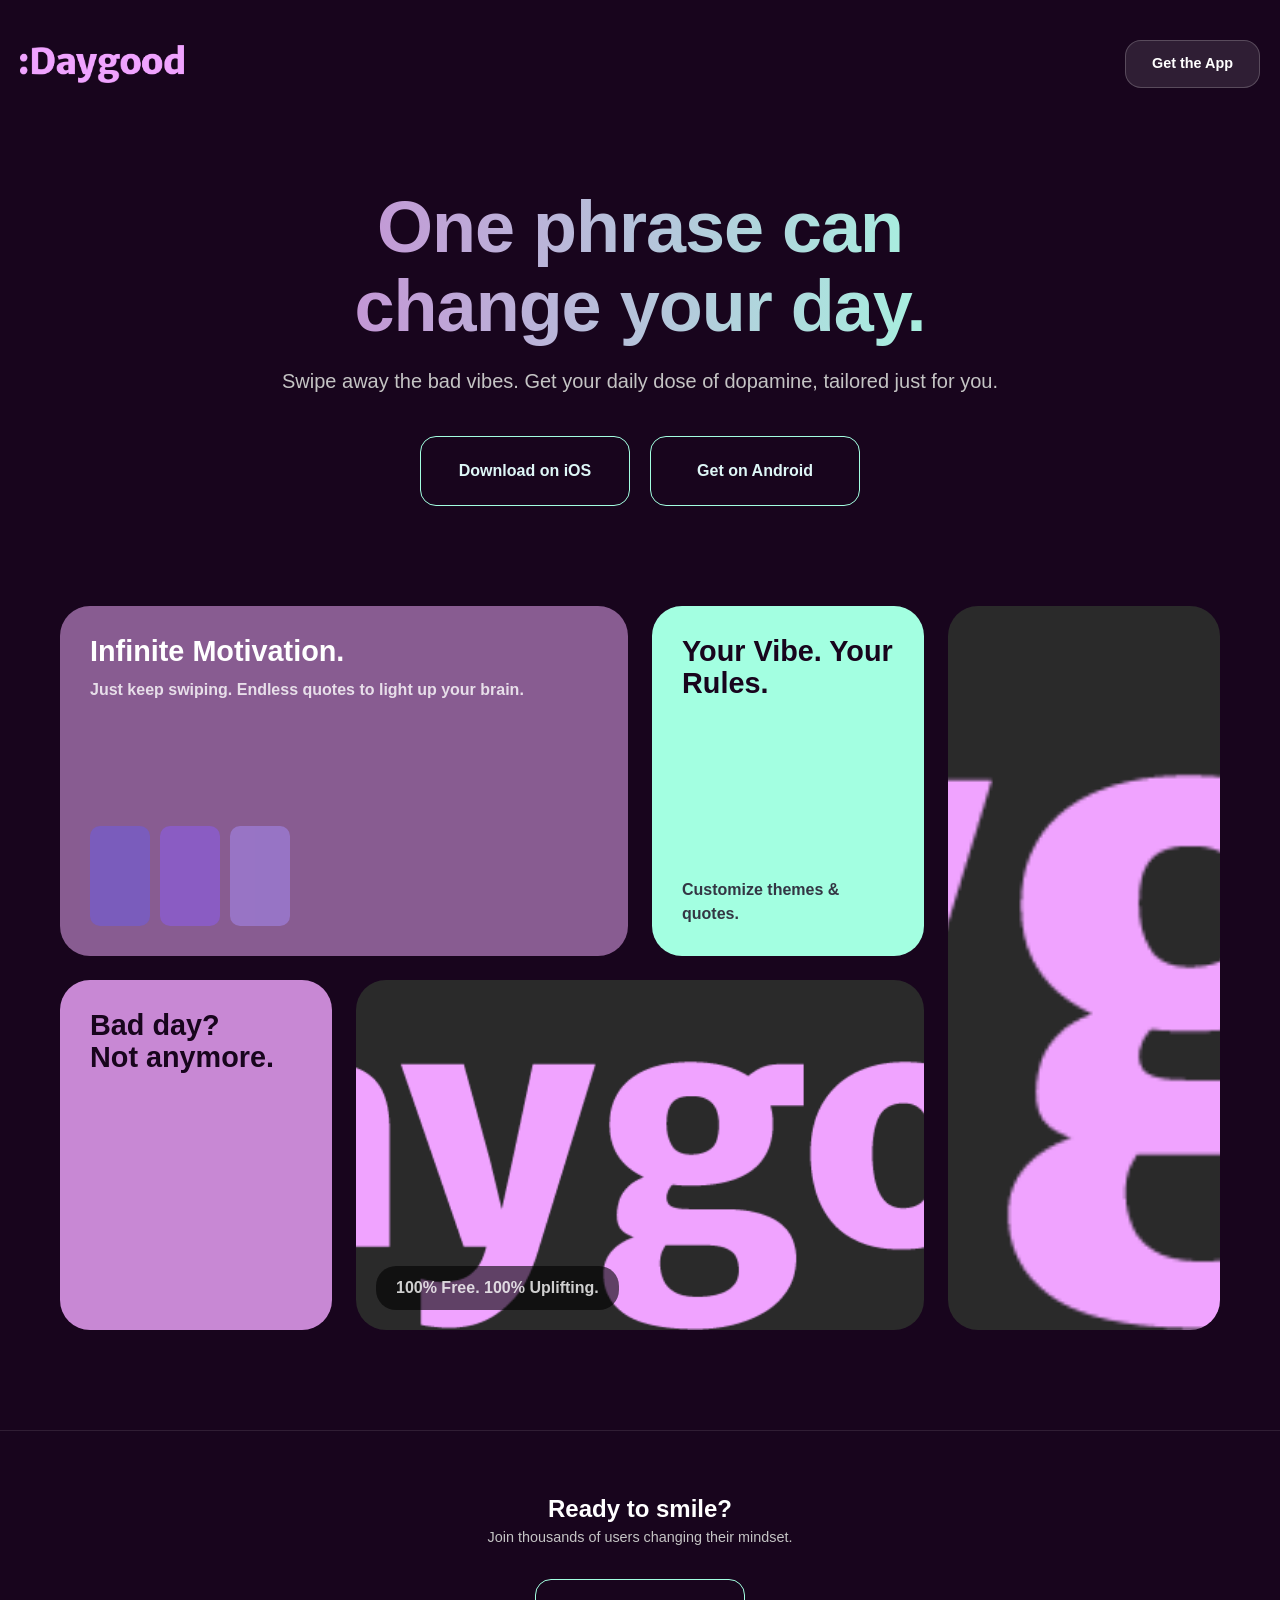
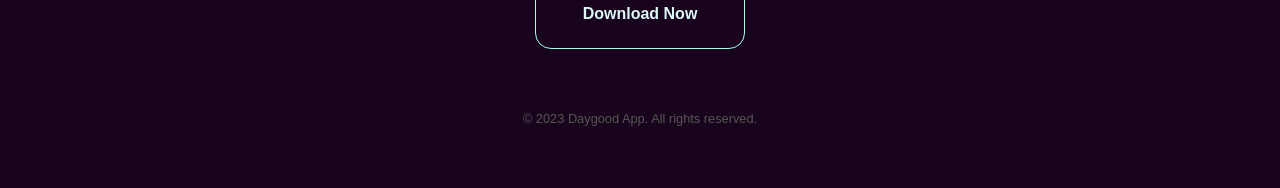
==== index.html @ f744404d "Add files via upload" ====
<!DOCTYPE html>
<html lang="en">
<head>
    <meta charset="UTF-8">
    <meta name="viewport" content="width=device-width, initial-scale=1.0">
    <title>Daygood - One phrase can change your day.</title>
    
    <link rel="preconnect" href="https://fonts.googleapis.com">
    <link rel="preconnect" href="https://fonts.gstatic.com" crossorigin>
    <link href="https://fonts.googleapis.com/css2?family=Nunito:wght@400;600;800&display=swap" rel="stylesheet">

    <style>
        /* ========================================
           CSS VARIABLES (COLOR PALETTE)
           Change these hex codes to tweak the theme
           ========================================
        */
        :root {
            --bg-dark: #18051d;       /* Very dark purple (Background) */
            --text-white: #ffffff;    /* Main text */
            --text-gray: #c4c4c4;     /* Subtitles */
            
            /* Purple Shades for Cards */
            --purple-accent: #8b5cf6; /* Primary CTA color */
            --card-dark: #885c91;     /* Dark card background */
            --card-light: #c888d4;    /* Light lilac card background */
            --card-lime: #c888d4;     /* Pop color (like the reference yellow) - adjusted to lime/green for contrast */
            
            --border-radius: 30px;    /* Soft rounded corners */
            --transition: all 0.3s ease;
        }

        /* ========================================
           RESET & GLOBAL STYLES
           ======================================== */
        * {
            margin: 0;
            padding: 0;
            box-sizing: border-box;
        }

        body {
            font-family: "Lato", sans-serif;
            background-color: var(--bg-dark);
            color: var(--text-white);
            line-height: 1.5;
            overflow-x: hidden;
        }

        a { text-decoration: none; color: inherit; }
        ul { list-style: none; }
        img { max-width: 100%; display: block; object-fit: cover; }

        /* ========================================
           NAVIGATION
           ======================================== */
        nav {
            display: flex;
            justify-content: space-between;
            align-items: center;
            padding: 40px 20px 20px 20px;
            max-width: 1400px;
            margin: 0 auto;
        }

        .logo {
            font-weight: 900;
            font-size: 1.5rem;
            letter-spacing: -0.5px;
        }

        .nav-btn {
            background: rgba(255,255,255,0.1);
            padding: 12px 26px;
            border-radius: 16px;
            font-weight: 700;
            font-size: 0.9rem;
            border: 1px solid rgba(255,255,255,0.2);
            transition: var(--transition);
        }

        .nav-btn:hover {
            background:#a3ffe1;
            color: var(--bg-dark);
        }

        /* ========================================
           HERO SECTION
           ======================================== */
        .hero {
            text-align: center;
            padding: 80px 20px 40px 20px;
            max-width: 800px;
            margin: 0 auto;
        }

        h1 {
            font-size: 3.5rem; /* 56px */
            line-height: 1.1;
            font-weight: 700;
            margin-bottom: 20px;
            letter-spacing: -1px;
            background: linear-gradient(to right, #c888d4, #a3ffe1);
            -webkit-background-clip: text;
            -webkit-text-fill-color: transparent;
        }

        .hero-sub {
            font-size: 1.25rem;
            color: var(--text-gray);
            margin-bottom: 40px;
            font-weight: 400;
        }

        /* Store Buttons Container */
        .store-buttons {
            display: flex;
            justify-content: center;
            gap: 20px;
            flex-wrap: wrap;
        }

        .store-btn {
            display: flex;
            align-items: center;
            justify-content: center;
            background: transparent;
            border: 1px solid #a3ffe1;
            color:#def7f7;
            padding: 22px 30px;
            border-radius: 16px;
            font-weight: 700;
            transition: var(--transition);
            width: 210px;
            box-shadow: none;
        }

        .store-btn:hover {
            background:#a3ffe1;
            color: var(--bg-dark);
            transform: translateY(-5px);
            box-shadow: 0 10px 20px rgba(163, 255, 225, 0.2);
        }


        /* ========================================
           BENTO GRID SECTION (The Reference Look)
           ======================================== */
        .grid-section {
            max-width: 1200px;
            margin: 60px auto 100px auto;
            padding: 0 20px;
            display: grid;
            grid-template-columns: repeat(1, 1fr); /* Mobile default */
            gap: 24px;
        }

        /* Card Base Styles */
        .card {
            border-radius: var(--border-radius);
            padding: 30px;
            position: relative;
            overflow: hidden;
            display: flex;
            flex-direction: column;
            justify-content: space-between;
            min-height: 300px;
            transition: var(--transition);
            cursor: default;
        }

        .card:hover {
            transform: scale(1.02);
        }

        /* Text styles inside cards */
        .card h3 {
            font-size: 1.8rem;
            font-weight: 800;
            line-height: 1.1;
            margin-bottom: 10px;
            z-index: 2;
        }
        
        .card p {
            font-size: 1rem;
            font-weight: 600;
            opacity: 0.8;
            z-index: 2;
        }

        /* Specific Card Variations */
        
        /* 1. Deep Purple Card */
        .card-dark {
            background: var(--card-dark);
            color: #fff;
        }

        /* 2. Lilac Card */
        .card-lilac {
            background: var(--card-light);
            color: var(--bg-dark);
        }

        /* 3. Lime/Pop Card */
        .card-pop {
            background: #a3ffe1; /* Soft Pink/Purple mix */
            color: var(--bg-dark);
        }

        /* 4. Image container cards */
        .card-image {
            padding: 0;
            background: #2a2a2a; /* Placeholder bg */
        }
        
        .card-image img {
            width: 100%;
            height: 100%;
            object-fit: cover;
        }

        /* Mockup Phone Container CSS (For within cards) */
        .phone-mockup {
            width: 80%;
            height: auto;
            margin: 20px auto -50px auto; /* Pulls image down */
            border-radius: 20px;
            box-shadow: 0 20px 50px rgba(0,0,0,0.5);
            border: 8px solid #000;
            background: #fff;
            z-index: 1;
        }

        /* ========================================
           RESPONSIVE GRID LAYOUT (Desktop)
           ======================================== */
        @media (min-width: 768px) {
            h1 { font-size: 4.5rem; }
            
            .grid-section {
                grid-template-columns: repeat(4, 1fr);
                grid-template-rows: repeat(2, 350px);
            }

            /* Layout inspired by reference */
            /* Top Row */
            .grid-item-1 { grid-column: span 2; } /* Wide Feature */
            .grid-item-2 { grid-column: span 1; } /* Tall or standard */
            .grid-item-3 { grid-column: span 1; grid-row: span 2; } /* Tall Sidebar */

            /* Bottom Row */
            .grid-item-4 { grid-column: span 1; } 
            .grid-item-5 { grid-column: span 2; } 
        }

        /* ========================================
           FOOTER
           ======================================== */
        footer {
            text-align: center;
            padding: 60px 20px;
            border-top: 1px solid rgba(255,255,255,0.1);
        }

        .footer-text {
            color: var(--text-gray);
            margin-bottom: 30px;
            font-size: 0.9rem;
        }

        /* Utility for image placeholders */
        .placeholder-img {
            width: 100%;
            height: 100%;
            background: #333;
            display: flex;
            align-items: center;
            justify-content: center;
            color: #777;
            font-weight: 700;
            text-transform: uppercase;
        }

    </style>
</head>
<body>

    <nav>
        <div class="logo">
            <img src="img/logo.png" alt="Daygood" style="height: 38px; display:inline-block; vertical-align:middle;" onerror="this.style.display='none';">
        </div>
        <a href="#download" class="nav-btn">Get the App</a>
    </nav>

    <header class="hero">
        <h1>One phrase can<br>change your day.</h1>
        <p class="hero-sub">Swipe away the bad vibes. Get your daily dose of dopamine, tailored just for you.</p>
        
        <div class="store-buttons" id="download">
            <a href="#" class="store-btn">
                <span class="store-icon" style="background: url('https://upload.wikimedia.org/wikipedia/commons/3/31/Apple_logo_white.svg') no-repeat center/contain; background-color:transparent; filter: invert(1);"></span>
                Download on iOS
            </a>
            
            <a href="#" class="store-btn">
                <span class="store-icon" style="background: url('https://upload.wikimedia.org/wikipedia/commons/d/d0/Google_Play_Arrow_logo.svg') no-repeat center/contain; background-color:transparent;"></span>
                Get on Android
            </a>
        </div>
    </header>

    <section class="grid-section">

        <div class="card card-dark grid-item-1">
            <div>
                <h3>Infinite Motivation.</h3>
                <p>Just keep swiping. Endless quotes to light up your brain.</p>
            </div>
            <div style="margin-top: 20px; display: flex; gap: 10px; opacity: 0.5;">
                <div style="height: 100px; width: 60px; background: #6c5ce7; border-radius: 10px;"></div>
                <div style="height: 100px; width: 60px; background: #8b5cf6; border-radius: 10px;"></div>
                <div style="height: 100px; width: 60px; background: #a78bfa; border-radius: 10px;"></div>
            </div>
        </div>

        <div class="card card-pop grid-item-2">
            <h3>Your Vibe. Your Rules.</h3>
            <p style="margin-top:10px">Customize themes & quotes.</p>
        </div>

        <div class="card card-image grid-item-3">
            <img src="img/screen1.png" alt="App Screenshot" onerror="this.style.display='none'; this.parentElement.innerHTML='<div class=\'placeholder-img\'>Add Screen 1 (Tall)</div>'">
        </div>

        <div class="card card-lilac grid-item-4">
            <h3>Bad day?<br>Not anymore.</h3>
        </div>

        <div class="card card-image grid-item-5">
            <img src="img/screen2.png" alt="Lifestyle Shot" onerror="this.style.display='none'; this.parentElement.innerHTML='<div class=\'placeholder-img\'>Add Screen 2 (Wide)</div>'">
            
            <div style="position:absolute; bottom:20px; left:20px; background:rgba(0,0,0,0.6); padding:10px 20px; border-radius:20px;">
                <p style="color:white; margin:0;">100% Free. 100% Uplifting.</p>
            </div>
        </div>

    </section>

    <footer>
        <h2>Ready to smile?</h2>
        <p class="footer-text">Join thousands of users changing their mindset.</p>
        
        <div class="store-buttons">
            <a href="#" class="store-btn">Download Now</a>
        </div>

        <p style="margin-top: 60px; color: #555; font-size: 0.8rem;">&copy; 2023 Daygood App. All rights reserved.</p>
    </footer>

</body>
</html>
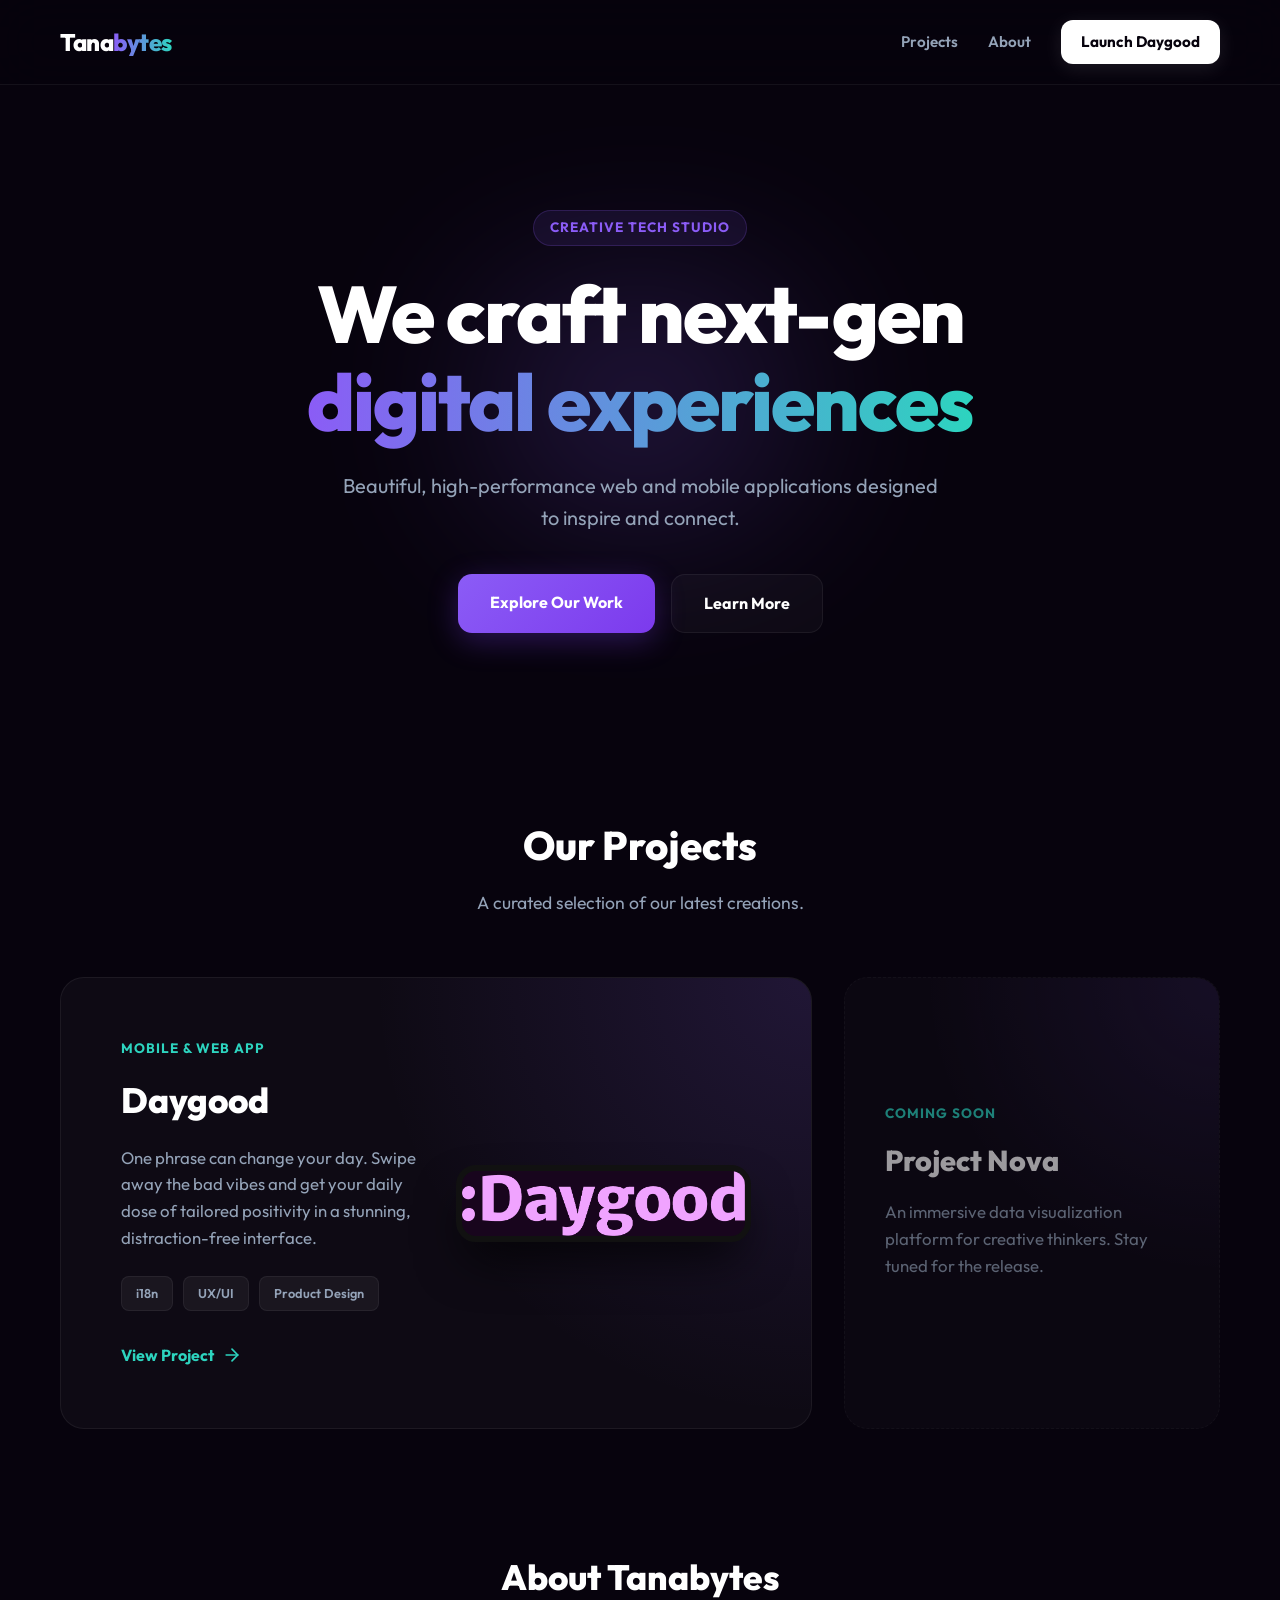
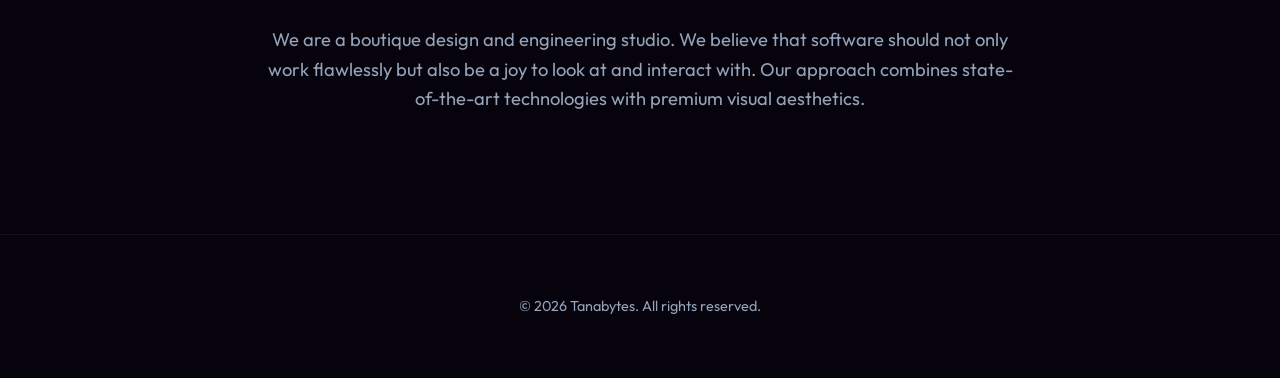
==== commit 893015db: "Separato in sezioni Homepage e Daygood" ====
--- a/index.html
+++ b/index.html
@@ -3,360 +3,92 @@
 <head>
     <meta charset="UTF-8">
     <meta name="viewport" content="width=device-width, initial-scale=1.0">
-    <title>Daygood - One phrase can change your day.</title>
+    <title>Tanabytes - Creative Digital Studio</title>
     
     <link rel="preconnect" href="https://fonts.googleapis.com">
     <link rel="preconnect" href="https://fonts.gstatic.com" crossorigin>
-    <link href="https://fonts.googleapis.com/css2?family=Nunito:wght@400;600;800&display=swap" rel="stylesheet">
+    <link href="https://fonts.googleapis.com/css2?family=Outfit:wght@300;400;600;800&display=swap" rel="stylesheet">
 
-    <style>
-        /* ========================================
-           CSS VARIABLES (COLOR PALETTE)
-           Change these hex codes to tweak the theme
-           ========================================
-        */
-        :root {
-            --bg-dark: #18051d;       /* Very dark purple (Background) */
-            --text-white: #ffffff;    /* Main text */
-            --text-gray: #c4c4c4;     /* Subtitles */
-            
-            /* Purple Shades for Cards */
-            --purple-accent: #8b5cf6; /* Primary CTA color */
-            --card-dark: #885c91;     /* Dark card background */
-            --card-light: #c888d4;    /* Light lilac card background */
-            --card-lime: #c888d4;     /* Pop color (like the reference yellow) - adjusted to lime/green for contrast */
-            
-            --border-radius: 30px;    /* Soft rounded corners */
-            --transition: all 0.3s ease;
-        }
-
-        /* ========================================
-           RESET & GLOBAL STYLES
-           ======================================== */
-        * {
-            margin: 0;
-            padding: 0;
-            box-sizing: border-box;
-        }
-
-        body {
-            font-family: "Lato", sans-serif;
-            background-color: var(--bg-dark);
-            color: var(--text-white);
-            line-height: 1.5;
-            overflow-x: hidden;
-        }
-
-        a { text-decoration: none; color: inherit; }
-        ul { list-style: none; }
-        img { max-width: 100%; display: block; object-fit: cover; }
-
-        /* ========================================
-           NAVIGATION
-           ======================================== */
-        nav {
-            display: flex;
-            justify-content: space-between;
-            align-items: center;
-            padding: 40px 20px 20px 20px;
-            max-width: 1400px;
-            margin: 0 auto;
-        }
-
-        .logo {
-            font-weight: 900;
-            font-size: 1.5rem;
-            letter-spacing: -0.5px;
-        }
-
-        .nav-btn {
-            background: rgba(255,255,255,0.1);
-            padding: 12px 26px;
-            border-radius: 16px;
-            font-weight: 700;
-            font-size: 0.9rem;
-            border: 1px solid rgba(255,255,255,0.2);
-            transition: var(--transition);
-        }
-
-        .nav-btn:hover {
-            background:#a3ffe1;
-            color: var(--bg-dark);
-        }
-
-        /* ========================================
-           HERO SECTION
-           ======================================== */
-        .hero {
-            text-align: center;
-            padding: 80px 20px 40px 20px;
-            max-width: 800px;
-            margin: 0 auto;
-        }
-
-        h1 {
-            font-size: 3.5rem; /* 56px */
-            line-height: 1.1;
-            font-weight: 700;
-            margin-bottom: 20px;
-            letter-spacing: -1px;
-            background: linear-gradient(to right, #c888d4, #a3ffe1);
-            -webkit-background-clip: text;
-            -webkit-text-fill-color: transparent;
-        }
-
-        .hero-sub {
-            font-size: 1.25rem;
-            color: var(--text-gray);
-            margin-bottom: 40px;
-            font-weight: 400;
-        }
-
-        /* Store Buttons Container */
-        .store-buttons {
-            display: flex;
-            justify-content: center;
-            gap: 20px;
-            flex-wrap: wrap;
-        }
-
-        .store-btn {
-            display: flex;
-            align-items: center;
-            justify-content: center;
-            background: transparent;
-            border: 1px solid #a3ffe1;
-            color:#def7f7;
-            padding: 22px 30px;
-            border-radius: 16px;
-            font-weight: 700;
-            transition: var(--transition);
-            width: 210px;
-            box-shadow: none;
-        }
-
-        .store-btn:hover {
-            background:#a3ffe1;
-            color: var(--bg-dark);
-            transform: translateY(-5px);
-            box-shadow: 0 10px 20px rgba(163, 255, 225, 0.2);
-        }
-
-
-        /* ========================================
-           BENTO GRID SECTION (The Reference Look)
-           ======================================== */
-        .grid-section {
-            max-width: 1200px;
-            margin: 60px auto 100px auto;
-            padding: 0 20px;
-            display: grid;
-            grid-template-columns: repeat(1, 1fr); /* Mobile default */
-            gap: 24px;
-        }
-
-        /* Card Base Styles */
-        .card {
-            border-radius: var(--border-radius);
-            padding: 30px;
-            position: relative;
-            overflow: hidden;
-            display: flex;
-            flex-direction: column;
-            justify-content: space-between;
-            min-height: 300px;
-            transition: var(--transition);
-            cursor: default;
-        }
-
-        .card:hover {
-            transform: scale(1.02);
-        }
-
-        /* Text styles inside cards */
-        .card h3 {
-            font-size: 1.8rem;
-            font-weight: 800;
-            line-height: 1.1;
-            margin-bottom: 10px;
-            z-index: 2;
-        }
-        
-        .card p {
-            font-size: 1rem;
-            font-weight: 600;
-            opacity: 0.8;
-            z-index: 2;
-        }
-
-        /* Specific Card Variations */
-        
-        /* 1. Deep Purple Card */
-        .card-dark {
-            background: var(--card-dark);
-            color: #fff;
-        }
-
-        /* 2. Lilac Card */
-        .card-lilac {
-            background: var(--card-light);
-            color: var(--bg-dark);
-        }
-
-        /* 3. Lime/Pop Card */
-        .card-pop {
-            background: #a3ffe1; /* Soft Pink/Purple mix */
-            color: var(--bg-dark);
-        }
-
-        /* 4. Image container cards */
-        .card-image {
-            padding: 0;
-            background: #2a2a2a; /* Placeholder bg */
-        }
-        
-        .card-image img {
-            width: 100%;
-            height: 100%;
-            object-fit: cover;
-        }
-
-        /* Mockup Phone Container CSS (For within cards) */
-        .phone-mockup {
-            width: 80%;
-            height: auto;
-            margin: 20px auto -50px auto; /* Pulls image down */
-            border-radius: 20px;
-            box-shadow: 0 20px 50px rgba(0,0,0,0.5);
-            border: 8px solid #000;
-            background: #fff;
-            z-index: 1;
-        }
-
-        /* ========================================
-           RESPONSIVE GRID LAYOUT (Desktop)
-           ======================================== */
-        @media (min-width: 768px) {
-            h1 { font-size: 4.5rem; }
-            
-            .grid-section {
-                grid-template-columns: repeat(4, 1fr);
-                grid-template-rows: repeat(2, 350px);
-            }
-
-            /* Layout inspired by reference */
-            /* Top Row */
-            .grid-item-1 { grid-column: span 2; } /* Wide Feature */
-            .grid-item-2 { grid-column: span 1; } /* Tall or standard */
-            .grid-item-3 { grid-column: span 1; grid-row: span 2; } /* Tall Sidebar */
-
-            /* Bottom Row */
-            .grid-item-4 { grid-column: span 1; } 
-            .grid-item-5 { grid-column: span 2; } 
-        }
-
-        /* ========================================
-           FOOTER
-           ======================================== */
-        footer {
-            text-align: center;
-            padding: 60px 20px;
-            border-top: 1px solid rgba(255,255,255,0.1);
-        }
-
-        .footer-text {
-            color: var(--text-gray);
-            margin-bottom: 30px;
-            font-size: 0.9rem;
-        }
-
-        /* Utility for image placeholders */
-        .placeholder-img {
-            width: 100%;
-            height: 100%;
-            background: #333;
-            display: flex;
-            align-items: center;
-            justify-content: center;
-            color: #777;
-            font-weight: 700;
-            text-transform: uppercase;
-        }
-
-    </style>
+    <link rel="stylesheet" href="style.css">
 </head>
 <body>
 
-    <nav>
-        <div class="logo">
-            <img src="img/logo.png" alt="Daygood" style="height: 38px; display:inline-block; vertical-align:middle;" onerror="this.style.display='none';">
-        </div>
-        <a href="#download" class="nav-btn">Get the App</a>
-    </nav>
+    <div class="nav-wrapper">
+        <nav>
+            <div class="logo">
+                <span>Tana</span><span class="highlight">bytes</span>
+            </div>
+            <div class="nav-links">
+                <a href="#projects">Projects</a>
+                <a href="#about">About</a>
+                <a href="daygood/" class="nav-btn">Launch Daygood</a>
+            </div>
+        </nav>
+    </div>
 
     <header class="hero">
-        <h1>One phrase can<br>change your day.</h1>
-        <p class="hero-sub">Swipe away the bad vibes. Get your daily dose of dopamine, tailored just for you.</p>
-        
-        <div class="store-buttons" id="download">
-            <a href="#" class="store-btn">
-                <span class="store-icon" style="background: url('https://upload.wikimedia.org/wikipedia/commons/3/31/Apple_logo_white.svg') no-repeat center/contain; background-color:transparent; filter: invert(1);"></span>
-                Download on iOS
-            </a>
-            
-            <a href="#" class="store-btn">
-                <span class="store-icon" style="background: url('https://upload.wikimedia.org/wikipedia/commons/d/d0/Google_Play_Arrow_logo.svg') no-repeat center/contain; background-color:transparent;"></span>
-                Get on Android
-            </a>
+        <div class="hero-glow"></div>
+        <div class="hero-content">
+            <span class="badge">Creative Tech Studio</span>
+            <h1>We craft next-gen <br><span class="gradient-text">digital experiences</span></h1>
+            <p class="hero-sub">Beautiful, high-performance web and mobile applications designed to inspire and connect.</p>
+            <div class="cta-group">
+                <a href="#projects" class="btn btn-primary">Explore Our Work</a>
+                <a href="#about" class="btn btn-secondary">Learn More</a>
+            </div>
         </div>
     </header>
 
-    <section class="grid-section">
+    <section id="projects" class="projects-section">
+        <h2 class="section-title">Our Projects</h2>
+        <p class="section-sub">A curated selection of our latest creations.</p>
 
-        <div class="card card-dark grid-item-1">
-            <div>
-                <h3>Infinite Motivation.</h3>
-                <p>Just keep swiping. Endless quotes to light up your brain.</p>
+        <div class="projects-grid">
+            <!-- Daygood App Card -->
+            <div class="project-card featured">
+                <div class="project-info">
+                    <span class="project-category">Mobile & Web App</span>
+                    <h3>Daygood</h3>
+                    <p class="project-desc">One phrase can change your day. Swipe away the bad vibes and get your daily dose of tailored positivity in a stunning, distraction-free interface.</p>
+                    <div class="project-tags">
+                        <span>i18n</span>
+                        <span>UX/UI</span>
+                        <span>Product Design</span>
+                    </div>
+                    <a href="daygood/" class="project-link">
+                        <span>View Project</span>
+                        <svg width="20" height="20" viewBox="0 0 24 24" fill="none" stroke="currentColor" stroke-width="2" stroke-linecap="round" stroke-linejoin="round"><line x1="5" y1="12" x2="19" y2="12"></line><polyline points="12 5 19 12 12 19"></polyline></svg>
+                    </a>
+                </div>
+                <div class="project-preview">
+                    <!-- Showing a preview or mockup -->
+                    <div class="mockup-container">
+                        <img src="img/screen1.png" alt="Daygood App Mockup" class="mockup-img" onerror="this.style.display='none';">
+                        <div class="mockup-fallback">Daygood App</div>
+                    </div>
+                </div>
             </div>
-            <div style="margin-top: 20px; display: flex; gap: 10px; opacity: 0.5;">
-                <div style="height: 100px; width: 60px; background: #6c5ce7; border-radius: 10px;"></div>
-                <div style="height: 100px; width: 60px; background: #8b5cf6; border-radius: 10px;"></div>
-                <div style="height: 100px; width: 60px; background: #a78bfa; border-radius: 10px;"></div>
+
+            <!-- Future Placeholder Card -->
+            <div class="project-card placeholder">
+                <div class="project-info">
+                    <span class="project-category">Coming Soon</span>
+                    <h3>Project Nova</h3>
+                    <p class="project-desc">An immersive data visualization platform for creative thinkers. Stay tuned for the release.</p>
+                </div>
             </div>
         </div>
+    </section>
 
-        <div class="card card-pop grid-item-2">
-            <h3>Your Vibe. Your Rules.</h3>
-            <p style="margin-top:10px">Customize themes & quotes.</p>
+    <section id="about" class="about-section">
+        <div class="about-content">
+            <h2>About Tanabytes</h2>
+            <p>We are a boutique design and engineering studio. We believe that software should not only work flawlessly but also be a joy to look at and interact with. Our approach combines state-of-the-art technologies with premium visual aesthetics.</p>
         </div>
-
-        <div class="card card-image grid-item-3">
-            <img src="img/screen1.png" alt="App Screenshot" onerror="this.style.display='none'; this.parentElement.innerHTML='<div class=\'placeholder-img\'>Add Screen 1 (Tall)</div>'">
-        </div>
-
-        <div class="card card-lilac grid-item-4">
-            <h3>Bad day?<br>Not anymore.</h3>
-        </div>
-
-        <div class="card card-image grid-item-5">
-            <img src="img/screen2.png" alt="Lifestyle Shot" onerror="this.style.display='none'; this.parentElement.innerHTML='<div class=\'placeholder-img\'>Add Screen 2 (Wide)</div>'">
-            
-            <div style="position:absolute; bottom:20px; left:20px; background:rgba(0,0,0,0.6); padding:10px 20px; border-radius:20px;">
-                <p style="color:white; margin:0;">100% Free. 100% Uplifting.</p>
-            </div>
-        </div>
-
     </section>
 
     <footer>
-        <h2>Ready to smile?</h2>
-        <p class="footer-text">Join thousands of users changing their mindset.</p>
-        
-        <div class="store-buttons">
-            <a href="#" class="store-btn">Download Now</a>
-        </div>
-
-        <p style="margin-top: 60px; color: #555; font-size: 0.8rem;">&copy; 2023 Daygood App. All rights reserved.</p>
+        <p>&copy; 2026 Tanabytes. All rights reserved.</p>
     </footer>
 
 </body>
--- a/style.css
+++ b/style.css
@@ -0,0 +1,420 @@
+/* ========================================
+   TANABYTES HOMEPAGE DESIGN SYSTEM
+   ======================================== */
+:root {
+    --bg-main: #07030d;        /* Deep space dark */
+    --text-primary: #ffffff;   /* Pure white */
+    --text-secondary: #94a3b8; /* Cool gray */
+    
+    /* Brand Colors */
+    --accent-purple: #8b5cf6;  /* Purple */
+    --accent-teal: #2dd4bf;    /* Teal */
+    --accent-glow: rgba(139, 92, 246, 0.15);
+    
+    --card-bg: rgba(255, 255, 255, 0.03);
+    --card-border: rgba(255, 255, 255, 0.06);
+    --border-radius: 24px;
+    --transition: all 0.4s cubic-bezier(0.16, 1, 0.3, 1);
+}
+
+/* ========================================
+   RESET & GLOBAL
+   ======================================== */
+* {
+    margin: 0;
+    padding: 0;
+    box-sizing: border-box;
+}
+
+html {
+    scroll-behavior: smooth;
+}
+
+body {
+    font-family: 'Outfit', sans-serif;
+    background-color: var(--bg-main);
+    color: var(--text-primary);
+    line-height: 1.6;
+    overflow-x: hidden;
+    padding-top: 80px;
+}
+
+a {
+    text-decoration: none;
+    color: inherit;
+    transition: var(--transition);
+}
+
+/* ========================================
+   HEADER & NAVBAR
+   ======================================== */
+.nav-wrapper {
+    position: fixed;
+    top: 0;
+    left: 0;
+    right: 0;
+    z-index: 100;
+    background: rgba(7, 3, 13, 0.7);
+    backdrop-filter: blur(24px);
+    -webkit-backdrop-filter: blur(24px);
+    border-bottom: 1px solid var(--card-border);
+}
+
+nav {
+    display: flex;
+    justify-content: space-between;
+    align-items: center;
+    padding: 20px;
+    max-width: 1200px;
+    margin: 0 auto;
+}
+
+.logo {
+    font-weight: 800;
+    font-size: 1.5rem;
+    letter-spacing: -0.5px;
+}
+
+.logo .highlight {
+    background: linear-gradient(to right, var(--accent-purple), var(--accent-teal));
+    -webkit-background-clip: text;
+    -webkit-text-fill-color: transparent;
+}
+
+.nav-links {
+    display: flex;
+    align-items: center;
+    gap: 30px;
+    font-weight: 600;
+    font-size: 0.95rem;
+}
+
+.nav-links a:not(.nav-btn) {
+    color: var(--text-secondary);
+}
+
+.nav-links a:not(.nav-btn):hover {
+    color: var(--text-primary);
+}
+
+.nav-btn {
+    background: var(--text-primary);
+    color: var(--bg-main) !important;
+    padding: 10px 20px;
+    border-radius: 12px;
+    font-weight: 700;
+    box-shadow: 0 4px 20px rgba(255, 255, 255, 0.1);
+}
+
+.nav-btn:hover {
+    transform: translateY(-2px);
+    box-shadow: 0 6px 24px rgba(255, 255, 255, 0.2);
+}
+
+/* ========================================
+   HERO SECTION
+   ======================================== */
+.hero {
+    position: relative;
+    padding: 120px 20px 80px 20px;
+    max-width: 1000px;
+    margin: 0 auto;
+    text-align: center;
+}
+
+.hero-glow {
+    position: absolute;
+    top: 50%;
+    left: 50%;
+    transform: translate(-50%, -50%);
+    width: 600px;
+    height: 300px;
+    background: radial-gradient(circle, var(--accent-purple) 0%, transparent 70%);
+    opacity: 0.25;
+    filter: blur(80px);
+    z-index: -1;
+    pointer-events: none;
+}
+
+.badge {
+    background: rgba(139, 92, 246, 0.1);
+    color: var(--accent-purple);
+    border: 1px solid rgba(139, 92, 246, 0.2);
+    padding: 6px 16px;
+    border-radius: 100px;
+    font-size: 0.85rem;
+    font-weight: 700;
+    text-transform: uppercase;
+    letter-spacing: 1px;
+    display: inline-block;
+    margin-bottom: 24px;
+}
+
+.hero h1 {
+    font-size: 4rem;
+    font-weight: 800;
+    line-height: 1.1;
+    letter-spacing: -2px;
+    margin-bottom: 24px;
+}
+
+.gradient-text {
+    background: linear-gradient(to right, var(--accent-purple), var(--accent-teal));
+    -webkit-background-clip: text;
+    -webkit-text-fill-color: transparent;
+}
+
+.hero-sub {
+    font-size: 1.25rem;
+    color: var(--text-secondary);
+    max-width: 600px;
+    margin: 0 auto 40px auto;
+}
+
+.cta-group {
+    display: flex;
+    justify-content: center;
+    gap: 16px;
+    flex-wrap: wrap;
+}
+
+.btn {
+    padding: 16px 32px;
+    border-radius: 14px;
+    font-weight: 700;
+    font-size: 1rem;
+}
+
+.btn-primary {
+    background: linear-gradient(135deg, var(--accent-purple), #7c3aed);
+    color: white;
+    box-shadow: 0 8px 30px rgba(124, 58, 237, 0.3);
+}
+
+.btn-primary:hover {
+    transform: translateY(-2px);
+    box-shadow: 0 12px 35px rgba(124, 58, 237, 0.4);
+}
+
+.btn-secondary {
+    background: var(--card-bg);
+    color: white;
+    border: 1px solid var(--card-border);
+}
+
+.btn-secondary:hover {
+    background: rgba(255,255,255,0.06);
+    transform: translateY(-2px);
+}
+
+/* ========================================
+   PROJECTS SECTION
+   ======================================== */
+.projects-section {
+    max-width: 1200px;
+    margin: 100px auto;
+    padding: 0 20px;
+}
+
+.section-title {
+    font-size: 2.5rem;
+    font-weight: 800;
+    text-align: center;
+    margin-bottom: 12px;
+}
+
+.section-sub {
+    color: var(--text-secondary);
+    text-align: center;
+    margin-bottom: 60px;
+    font-size: 1.1rem;
+}
+
+.projects-grid {
+    display: grid;
+    grid-template-columns: 1fr;
+    gap: 32px;
+}
+
+/* Featured Project Card styling */
+.project-card {
+    background: var(--card-bg);
+    border: 1px solid var(--card-border);
+    border-radius: var(--border-radius);
+    padding: 40px;
+    display: flex;
+    flex-direction: column;
+    gap: 40px;
+    overflow: hidden;
+    position: relative;
+}
+
+.project-card::before {
+    content: '';
+    position: absolute;
+    top: 0;
+    left: 0;
+    right: 0;
+    bottom: 0;
+    background: radial-gradient(circle at 100% 0%, var(--accent-glow) 0%, transparent 50%);
+    pointer-events: none;
+}
+
+.project-info {
+    flex: 1;
+    display: flex;
+    flex-direction: column;
+    justify-content: center;
+    z-index: 2;
+}
+
+.project-category {
+    color: var(--accent-teal);
+    font-weight: 700;
+    font-size: 0.85rem;
+    text-transform: uppercase;
+    letter-spacing: 1px;
+    margin-bottom: 12px;
+    display: block;
+}
+
+.project-card h3 {
+    font-size: 2.2rem;
+    font-weight: 800;
+    margin-bottom: 16px;
+}
+
+.project-desc {
+    color: var(--text-secondary);
+    margin-bottom: 24px;
+    font-size: 1.05rem;
+}
+
+.project-tags {
+    display: flex;
+    gap: 10px;
+    margin-bottom: 32px;
+    flex-wrap: wrap;
+}
+
+.project-tags span {
+    background: rgba(255,255,255,0.05);
+    border: 1px solid var(--card-border);
+    padding: 6px 14px;
+    border-radius: 8px;
+    font-size: 0.8rem;
+    font-weight: 600;
+    color: var(--text-secondary);
+}
+
+.project-link {
+    display: inline-flex;
+    align-items: center;
+    gap: 8px;
+    color: var(--accent-teal);
+    font-weight: 700;
+}
+
+.project-link svg {
+    transition: transform 0.3s ease;
+}
+
+.project-link:hover svg {
+    transform: translateX(5px);
+}
+
+.project-preview {
+    flex: 1;
+    display: flex;
+    align-items: center;
+    justify-content: center;
+    z-index: 2;
+}
+
+.mockup-container {
+    width: 100%;
+    max-width: 320px;
+    border-radius: 20px;
+    overflow: hidden;
+    border: 6px solid #111;
+    box-shadow: 0 25px 50px -12px rgba(0,0,0,0.8);
+    background: #18051d;
+}
+
+.mockup-img {
+    width: 100%;
+    height: auto;
+    display: block;
+}
+
+.mockup-fallback {
+    display: none;
+    padding: 60px 20px;
+    text-align: center;
+    font-weight: 800;
+    color: #444;
+}
+
+/* Placeholder Card */
+.project-card.placeholder {
+    opacity: 0.6;
+    border-style: dashed;
+}
+
+.project-card.placeholder h3 {
+    font-size: 1.8rem;
+}
+
+/* ========================================
+   ABOUT SECTION
+   ======================================== */
+.about-section {
+    max-width: 800px;
+    margin: 120px auto;
+    padding: 0 20px;
+    text-align: center;
+}
+
+.about-content h2 {
+    font-size: 2.2rem;
+    font-weight: 800;
+    margin-bottom: 20px;
+}
+
+.about-content p {
+    color: var(--text-secondary);
+    font-size: 1.15rem;
+}
+
+/* ========================================
+   FOOTER
+   ======================================== */
+footer {
+    text-align: center;
+    padding: 60px 20px;
+    border-top: 1px solid var(--card-border);
+    color: var(--text-secondary);
+    font-size: 0.9rem;
+}
+
+/* ========================================
+   RESPONSIVE DESIGN
+   ======================================== */
+@media (min-width: 768px) {
+    body {
+        padding-top: 90px;
+    }
+    
+    .hero h1 {
+        font-size: 5rem;
+    }
+    
+    .project-card.featured {
+        flex-direction: row;
+        padding: 60px;
+    }
+    
+    .projects-grid {
+        grid-template-columns: 2fr 1fr;
+    }
+}
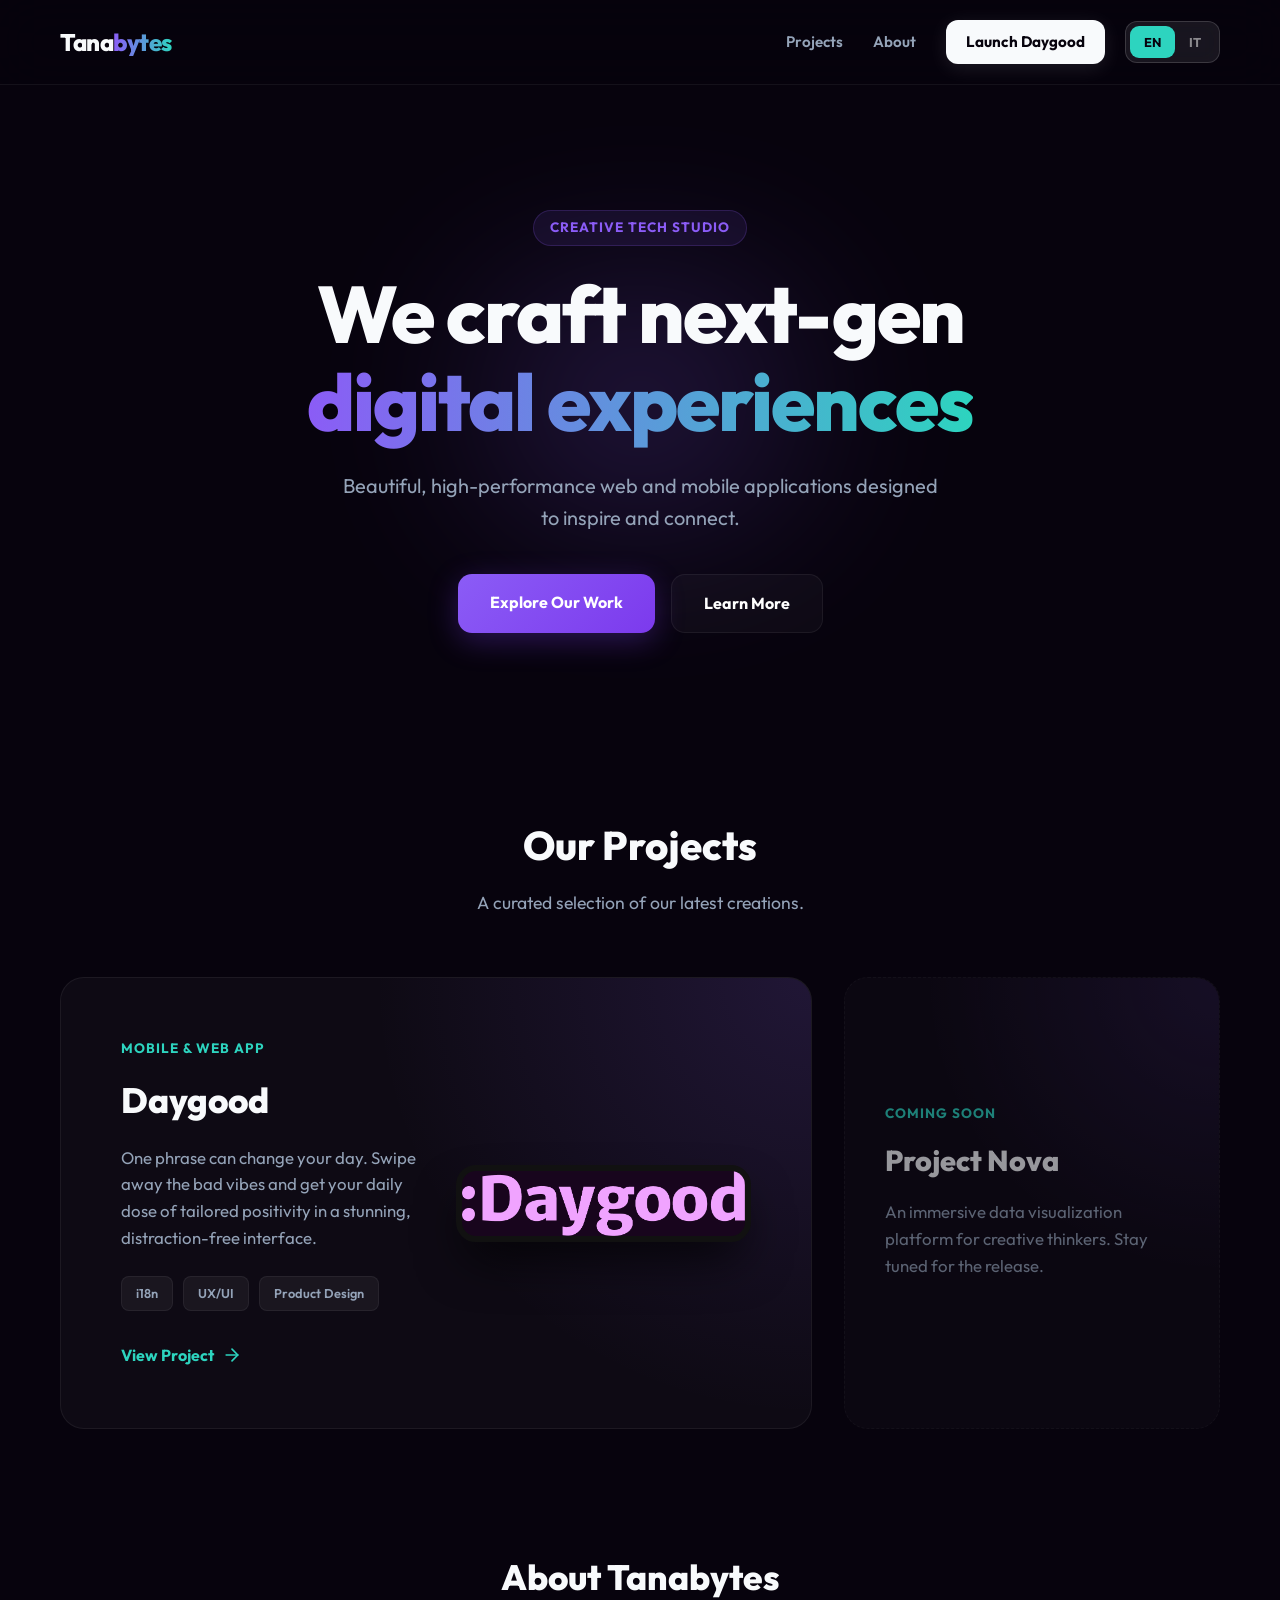
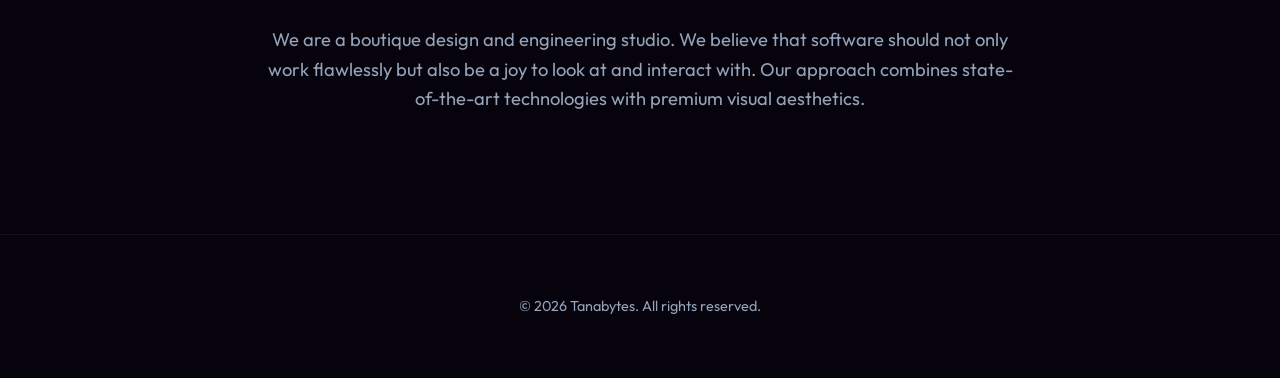
==== commit d3b862de: "Structure changes, Daygood Privacy Policy update." ====
--- a/index.html
+++ b/index.html
@@ -1,95 +1,11 @@
 <!DOCTYPE html>
-<html lang="en">
+<html>
 <head>
-    <meta charset="UTF-8">
-    <meta name="viewport" content="width=device-width, initial-scale=1.0">
-    <title>Tanabytes - Creative Digital Studio</title>
-    
-    <link rel="preconnect" href="https://fonts.googleapis.com">
-    <link rel="preconnect" href="https://fonts.gstatic.com" crossorigin>
-    <link href="https://fonts.googleapis.com/css2?family=Outfit:wght@300;400;600;800&display=swap" rel="stylesheet">
-
-    <link rel="stylesheet" href="style.css">
+    <meta http-equiv="refresh" content="0; url=src/tanabytes/index.html" />
+    <script>window.location.replace("src/tanabytes/index.html");</script>
+    <title>Redirecting to Tanabytes...</title>
 </head>
-<body>
-
-    <div class="nav-wrapper">
-        <nav>
-            <div class="logo">
-                <span>Tana</span><span class="highlight">bytes</span>
-            </div>
-            <div class="nav-links">
-                <a href="#projects">Projects</a>
-                <a href="#about">About</a>
-                <a href="daygood/" class="nav-btn">Launch Daygood</a>
-            </div>
-        </nav>
-    </div>
-
-    <header class="hero">
-        <div class="hero-glow"></div>
-        <div class="hero-content">
-            <span class="badge">Creative Tech Studio</span>
-            <h1>We craft next-gen <br><span class="gradient-text">digital experiences</span></h1>
-            <p class="hero-sub">Beautiful, high-performance web and mobile applications designed to inspire and connect.</p>
-            <div class="cta-group">
-                <a href="#projects" class="btn btn-primary">Explore Our Work</a>
-                <a href="#about" class="btn btn-secondary">Learn More</a>
-            </div>
-        </div>
-    </header>
-
-    <section id="projects" class="projects-section">
-        <h2 class="section-title">Our Projects</h2>
-        <p class="section-sub">A curated selection of our latest creations.</p>
-
-        <div class="projects-grid">
-            <!-- Daygood App Card -->
-            <div class="project-card featured">
-                <div class="project-info">
-                    <span class="project-category">Mobile & Web App</span>
-                    <h3>Daygood</h3>
-                    <p class="project-desc">One phrase can change your day. Swipe away the bad vibes and get your daily dose of tailored positivity in a stunning, distraction-free interface.</p>
-                    <div class="project-tags">
-                        <span>i18n</span>
-                        <span>UX/UI</span>
-                        <span>Product Design</span>
-                    </div>
-                    <a href="daygood/" class="project-link">
-                        <span>View Project</span>
-                        <svg width="20" height="20" viewBox="0 0 24 24" fill="none" stroke="currentColor" stroke-width="2" stroke-linecap="round" stroke-linejoin="round"><line x1="5" y1="12" x2="19" y2="12"></line><polyline points="12 5 19 12 12 19"></polyline></svg>
-                    </a>
-                </div>
-                <div class="project-preview">
-                    <!-- Showing a preview or mockup -->
-                    <div class="mockup-container">
-                        <img src="img/screen1.png" alt="Daygood App Mockup" class="mockup-img" onerror="this.style.display='none';">
-                        <div class="mockup-fallback">Daygood App</div>
-                    </div>
-                </div>
-            </div>
-
-            <!-- Future Placeholder Card -->
-            <div class="project-card placeholder">
-                <div class="project-info">
-                    <span class="project-category">Coming Soon</span>
-                    <h3>Project Nova</h3>
-                    <p class="project-desc">An immersive data visualization platform for creative thinkers. Stay tuned for the release.</p>
-                </div>
-            </div>
-        </div>
-    </section>
-
-    <section id="about" class="about-section">
-        <div class="about-content">
-            <h2>About Tanabytes</h2>
-            <p>We are a boutique design and engineering studio. We believe that software should not only work flawlessly but also be a joy to look at and interact with. Our approach combines state-of-the-art technologies with premium visual aesthetics.</p>
-        </div>
-    </section>
-
-    <footer>
-        <p>&copy; 2026 Tanabytes. All rights reserved.</p>
-    </footer>
-
+<body style="background: #111; color: #fff; font-family: sans-serif; text-align: center; padding-top: 20%;">
+    <p>Redirecting to <a href="src/tanabytes/index.html" style="color: #a3ffe1;">Tanabytes Studio</a>...</p>
 </body>
 </html>
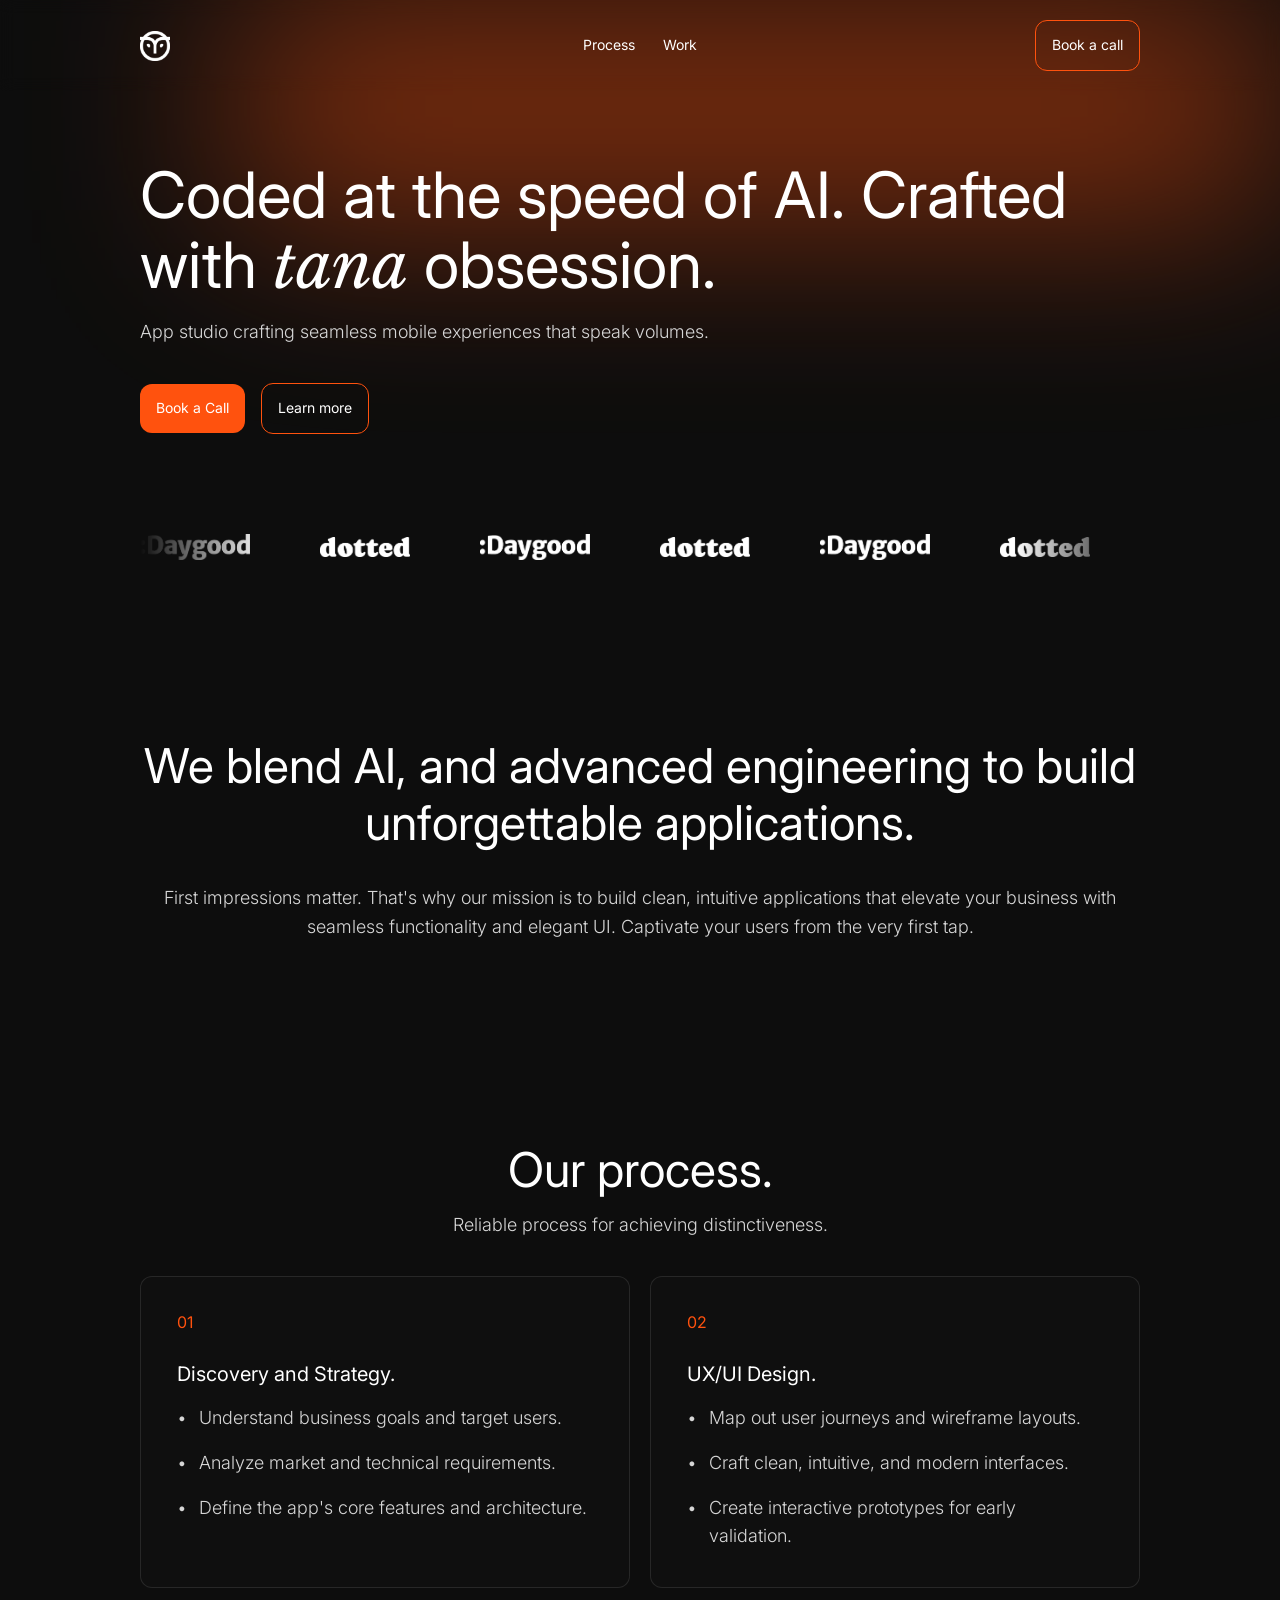
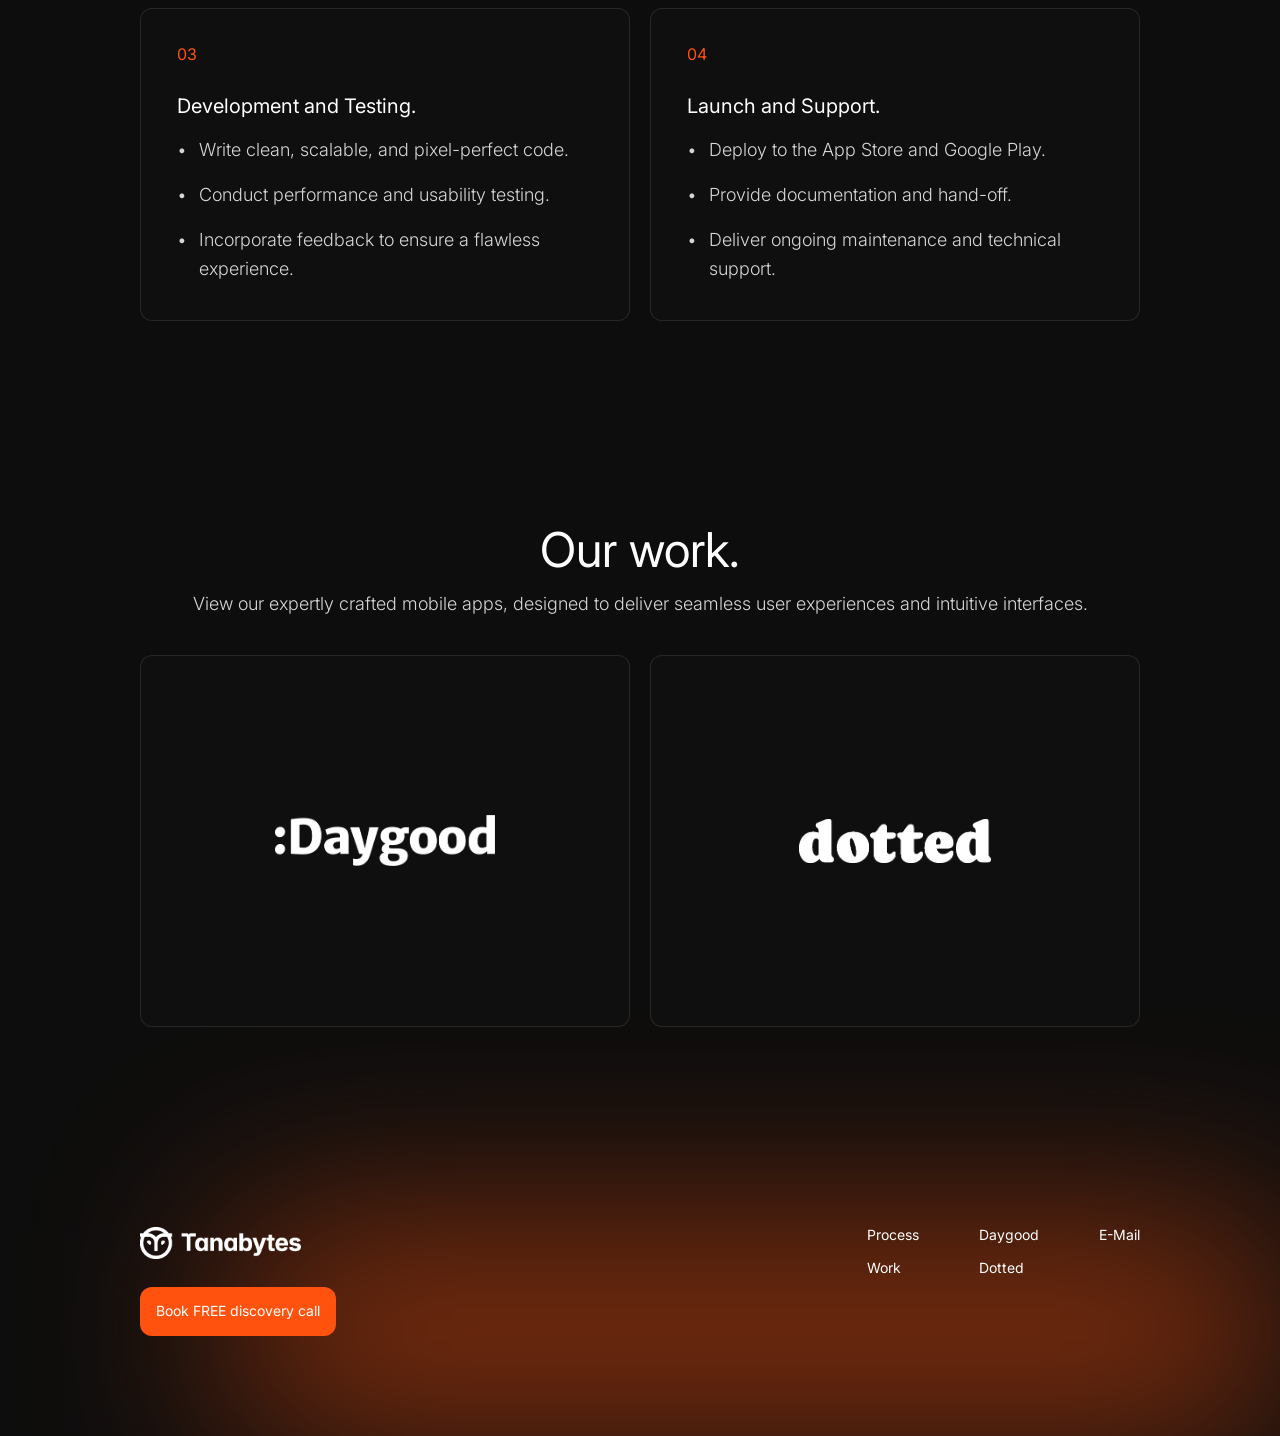
==== commit 96abd9aa: "New home page and app-styled landing pages for Daygood and Dotted - Home moved to the site root with" ====
--- a/index.html
+++ b/index.html
@@ -1,11 +1,548 @@
-<!DOCTYPE html>
-<html>
+<!doctype html>
+<html lang="en">
 <head>
-    <meta http-equiv="refresh" content="0; url=src/tanabytes/index.html" />
-    <script>window.location.replace("src/tanabytes/index.html");</script>
-    <title>Redirecting to Tanabytes...</title>
+  <meta charset="utf-8">
+  <meta name="viewport" content="width=device-width, initial-scale=1">
+  <title>Tanabytes</title>
+  <meta name="description" content="App studio crafting seamless mobile experiences that speak volumes.">
+  <meta name="robots" content="max-image-preview:large">
+
+  <link rel="canonical" href="https://tanabytes.github.io/">
+
+  <!-- Favicon -->
+  <link rel="icon" href="images/favicon-light.png" media="(prefers-color-scheme: light)">
+  <link rel="icon" href="images/favicon-dark.png" media="(prefers-color-scheme: dark)">
+  <link rel="apple-touch-icon" href="images/apple-touch-icon.png">
+
+  <!-- Open Graph -->
+  <meta property="og:type" content="website">
+  <meta property="og:url" content="https://tanabytes.github.io/">
+  <meta property="og:title" content="Tanabytes">
+  <meta property="og:description" content="App studio crafting seamless mobile experiences that speak volumes.">
+
+  <!-- X / Twitter -->
+  <meta name="twitter:card" content="summary">
+  <meta name="twitter:title" content="Tanabytes">
+  <meta name="twitter:description" content="App studio crafting seamless mobile experiences that speak volumes.">
+
+  <!-- Fonts -->
+  <link rel="preconnect" href="https://fonts.googleapis.com">
+  <link rel="preconnect" href="https://fonts.gstatic.com" crossorigin>
+  <link href="https://fonts.googleapis.com/css2?family=Inter:wght@300;400;700&family=Libre+Baskerville:ital@1&display=swap" rel="stylesheet">
+
+  <style>
+    :root {
+      --white: #fff;
+      --text-muted: #d6d6d6;
+      --bg: #0d0d0d;
+      --card: #0f0f0f;
+      --accent: #ff520e;
+      --border: rgba(255, 255, 255, 0.1);
+      --ease: cubic-bezier(0.22, 1, 0.36, 1);
+    }
+
+    *, *::before, *::after { box-sizing: border-box; }
+    html, body { margin: 0; padding: 0; }
+    html { scroll-behavior: smooth; }
+    body {
+      background: var(--bg);
+      color: var(--white);
+      font-family: "Inter", Arial, sans-serif;
+      -webkit-font-smoothing: antialiased;
+      -moz-osx-font-smoothing: grayscale;
+    }
+    h1, h2, h3, h4, p, ul { margin: 0; padding: 0; }
+    a { color: inherit; text-decoration: none; }
+    a:focus-visible { outline: 2px solid var(--accent); outline-offset: 4px; border-radius: 12px; }
+    img { display: block; max-width: 100%; }
+
+    .site {
+      position: relative;
+      min-height: 100vh;
+      overflow: hidden;
+      display: flex;
+      flex-direction: column;
+      align-items: center;
+    }
+
+    /* ---------- Buttons / links with text roll ---------- */
+    .btn {
+      display: inline-flex;
+      align-items: center;
+      justify-content: center;
+      padding: 16px;
+      border-radius: 12px;
+      font-size: 14px;
+      line-height: 1.2;
+      cursor: pointer;
+      white-space: nowrap;
+    }
+    .btn--primary { background: var(--accent); }
+    .btn--secondary { border: 1px solid var(--accent); background: transparent; }
+    .btn--link { padding: 0; border-radius: 0; }
+
+    .roll {
+      display: block;
+      height: 17px;
+      overflow: hidden;
+      user-select: none;
+    }
+    .roll-inner {
+      display: flex;
+      flex-direction: column;
+      align-items: center;
+      gap: 10px;
+      transition: transform 0.4s var(--ease);
+    }
+    .roll-inner span { display: block; height: 17px; }
+    .roll-inner span:last-child { color: var(--accent); }
+    .btn--primary .roll-inner span:last-child { color: var(--white); }
+    .btn:hover .roll-inner, .btn:focus-visible .roll-inner { transform: translateY(-27px); }
+
+    /* ---------- Header ---------- */
+    .header {
+      position: fixed;
+      top: 0; left: 0; right: 0;
+      z-index: 2;
+      display: flex;
+      justify-content: center;
+      padding: 20px 100px;
+      backdrop-filter: blur(8px);
+      -webkit-backdrop-filter: blur(8px);
+    }
+    .header-inner {
+      position: relative;
+      flex: 1;
+      max-width: 1000px;
+      display: flex;
+      align-items: center;
+      justify-content: space-between;
+    }
+    .header-logo { width: 30px; height: 30px; }
+    .header-logo img { width: 100%; height: 100%; object-fit: cover; }
+    .header-links {
+      position: absolute;
+      top: 49%;
+      left: 50%;
+      transform: translate(-50%, -50%);
+      display: flex;
+      align-items: center;
+      gap: 28px;
+      z-index: 1;
+    }
+
+    /* ---------- Background glow ---------- */
+    .glow {
+      position: absolute;
+      background: var(--accent);
+      filter: blur(100px);
+      -webkit-filter: blur(100px);
+      opacity: 0.5;
+      pointer-events: none;
+    }
+    .glow--top { top: 0; right: 0; width: 1047px; height: 212px; z-index: 1; }
+
+    .page { position: relative; width: 100%; z-index: 1; background: var(--bg); }
+
+    /* ---------- Sections ---------- */
+    .section {
+      position: relative;
+      display: flex;
+      flex-direction: column;
+      align-items: center;
+      width: 100%;
+      padding: 100px;
+      background: var(--bg);
+    }
+    .container {
+      position: relative;
+      z-index: 1;
+      display: flex;
+      flex-direction: column;
+      align-items: center;
+      gap: 36px;
+      width: 100%;
+      max-width: 1000px;
+    }
+
+    .h2 {
+      font-size: 48px;
+      font-weight: 400;
+      line-height: 1.2;
+      text-align: center;
+      color: var(--white);
+    }
+    .body-text {
+      font-size: 18px;
+      font-weight: 300;
+      line-height: 1.6;
+      text-align: center;
+      color: var(--text-muted);
+    }
+
+    /* Hero */
+    .hero { padding: 160px 100px 32px; }
+    .hero-text { display: flex; flex-direction: column; gap: 16px; width: 100%; }
+    .hero h1 {
+      font-size: 64px;
+      font-weight: 400;
+      line-height: 1.1;
+      text-align: left;
+      color: var(--white);
+    }
+    .hero h1 em {
+      font-family: "Libre Baskerville", "Times New Roman", serif;
+      font-style: italic;
+    }
+    .hero .body-text { text-align: left; }
+    .hero-buttons { display: flex; align-items: center; gap: 16px; width: 100%; }
+
+    /* Logo ticker */
+    .ticker {
+      width: 100%;
+      height: 155px;
+      display: flex;
+      align-items: center;
+      overflow: hidden;
+      -webkit-mask-image: linear-gradient(to right, transparent 0%, #000 12.5%, #000 87.5%, transparent 100%);
+      mask-image: linear-gradient(to right, transparent 0%, #000 12.5%, #000 87.5%, transparent 100%);
+    }
+    .ticker-track {
+      display: flex;
+      width: max-content;
+      animation: ticker 14s linear infinite;
+    }
+    .ticker-group { display: flex; align-items: center; gap: 70px; padding-right: 70px; }
+    .ticker-logo-1 { width: 110px; height: 25px; display: flex; align-items: center; flex-shrink: 0; }
+    .ticker-logo-1 img { width: 110px; aspect-ratio: 4.33333; object-fit: cover; }
+    .ticker-logo-2 { width: 90px; height: 25px; flex-shrink: 0; }
+    .ticker-logo-2 img { width: 100%; height: 100%; object-fit: contain; }
+    @keyframes ticker { to { transform: translateX(-50%); } }
+
+    /* Intro */
+    .intro { padding: 80px 100px 100px; }
+    .intro-text { display: flex; flex-direction: column; align-items: center; gap: 32px; width: 100%; }
+
+    .section-head { display: flex; flex-direction: column; align-items: center; gap: 12px; width: 100%; }
+
+    /* Process */
+    .grid { display: flex; flex-direction: column; gap: 20px; width: 100%; }
+    .grid-row { display: flex; align-items: stretch; gap: 20px; width: 100%; }
+    .grid-row > * { flex: 1 0 0; min-width: 0; }
+
+    .card {
+      position: relative;
+      background: var(--card);
+      border: 1px solid var(--border);
+      border-radius: 12px;
+      overflow: hidden;
+    }
+    .process-card { padding: 36px; display: flex; flex-direction: column; gap: 28px; }
+    .process-card h4 { font-size: 16px; font-weight: 400; line-height: 1.2; color: var(--accent); }
+    .process-card .card-text { display: flex; flex-direction: column; gap: 16px; }
+    .process-card h3 { font-size: 20px; font-weight: 400; line-height: 1.4; color: var(--white); }
+    .process-card ul { list-style: none; }
+    .process-card li {
+      position: relative;
+      padding-left: 2ch;
+      font-size: 18px;
+      font-weight: 300;
+      line-height: 1.6;
+      color: var(--text-muted);
+    }
+    .process-card li::before { content: "•"; position: absolute; left: 0; }
+
+    /* Work */
+    .project-card {
+      display: flex;
+      align-items: center;
+      justify-content: center;
+      height: 372px;
+      padding: 100px;
+      cursor: pointer;
+    }
+    .project-card .glow {
+      bottom: 0; left: 0;
+      width: 315px; height: 212px;
+      opacity: 0;
+      transition: opacity 0.5s var(--ease);
+    }
+    .project-card:hover .glow { opacity: 0.5; }
+    .project-card img { position: relative; }
+    .daygood-logo { width: 220px; aspect-ratio: 4.31466; object-fit: cover; }
+    .project-logo-2 { width: 200px; height: 44px; object-fit: contain; }
+
+    /* Footer */
+    .footer { position: relative; width: 100%; display: flex; justify-content: center; padding: 100px; background: var(--bg); }
+    .footer-inner {
+      position: relative;
+      z-index: 1;
+      display: flex;
+      justify-content: space-between;
+      align-items: flex-start;
+      width: 100%;
+      max-width: 1000px;
+    }
+    .footer-left { display: flex; flex-direction: column; align-items: flex-start; gap: 28px; }
+    .footer-logo { width: 161px; aspect-ratio: 5.03371; object-fit: cover; }
+    .footer-nav { display: flex; gap: 60px; }
+    .footer-col { display: flex; flex-direction: column; align-items: flex-start; gap: 16px; }
+    .glow--footer { bottom: 0; right: 0; width: 1047px; height: 212px; }
+
+    /* ---------- Animations ---------- */
+    .appear {
+      opacity: 0.001;
+      transform: translateY(20px);
+      animation: appear 1.2s var(--ease) forwards;
+      animation-delay: var(--delay, 0.4s);
+    }
+    .appear--fade { transform: none; }
+    @keyframes appear { to { opacity: 1; transform: none; } }
+
+    .reveal {
+      opacity: 0;
+      transform: translateY(32px);
+      transition: opacity 1s var(--ease), transform 1s var(--ease);
+    }
+    .reveal--zoom { transform: translateY(80px) scale(0.5); }
+    .reveal.is-visible { opacity: 1; transform: none; }
+
+    @media (prefers-reduced-motion: reduce) {
+      .appear, .reveal { opacity: 1 !important; transform: none !important; animation: none !important; transition: none !important; }
+      .ticker-track { animation: none; }
+    }
+
+    /* ---------- Tablet ---------- */
+    @media (min-width: 810px) and (max-width: 1199.98px) {
+      .header { padding: 20px 40px; }
+      .glow--top { width: 620px; }
+      .hero { padding: 160px 40px 80px; }
+      .hero h1 { line-height: 1.2; }
+      .intro, .section { padding: 80px 40px; }
+      .intro-text { gap: 24px; }
+      .h2 { font-size: 32px; }
+      .footer { padding: 80px 40px; }
+      .footer-nav { gap: 40px; }
+      .glow--footer { width: 620px; }
+    }
+
+    /* ---------- Mobile ---------- */
+    @media (max-width: 809.98px) {
+      .header { padding: 20px; }
+      .header-links { display: none; }
+      .glow--top { width: 280px; height: 460px; }
+      .hero { padding: 120px 20px 60px; }
+      .hero h1 { font-size: 40px; line-height: 1.2; text-align: center; }
+      .hero .body-text { text-align: center; }
+      .hero-buttons { flex-direction: column; }
+      .hero-buttons .btn { width: 100%; }
+      .ticker { height: 129px; }
+      .intro, .section { padding: 60px 20px; }
+      .intro-text { gap: 20px; }
+      .h2 { font-size: 28px; }
+      .grid-row { flex-direction: column; }
+      .grid-row > * { flex: none; width: 100%; }
+      .process-card h3 { font-size: 16px; }
+      .footer { padding: 60px 20px; }
+      .footer-inner { flex-direction: column; align-items: center; gap: 27px; }
+      .footer-left { align-items: center; width: 100%; }
+      .footer-left .btn { width: 100%; }
+      .footer-nav { flex-direction: column; align-items: center; gap: 40px; }
+      .footer-col { align-items: center; }
+      .glow--footer { width: 320px; height: 360px; }
+    }
+  </style>
 </head>
-<body style="background: #111; color: #fff; font-family: sans-serif; text-align: center; padding-top: 20%;">
-    <p>Redirecting to <a href="src/tanabytes/index.html" style="color: #a3ffe1;">Tanabytes Studio</a>...</p>
+<body>
+  <div class="site">
+
+    <!-- ===== Header ===== -->
+    <header class="header">
+      <nav class="header-inner">
+        <a href="#hero" class="header-logo" aria-label="Tanabytes">
+          <img src="images/logo-icon.png" alt="Tanabytes" width="30" height="30">
+        </a>
+        <div class="header-links">
+          <a class="btn btn--link" href="#process"><span class="roll"><span class="roll-inner"><span>Process</span><span aria-hidden="true">Process</span></span></span></a>
+          <a class="btn btn--link" href="#work"><span class="roll"><span class="roll-inner"><span>Work</span><span aria-hidden="true">Work</span></span></span></a>
+        </div>
+        <a class="btn btn--secondary" href="mailto:tanabytes@gmail.com?subject=Discovery%20call"><span class="roll"><span class="roll-inner"><span>Book a call</span><span aria-hidden="true">Book a call</span></span></span></a>
+      </nav>
+    </header>
+
+    <main class="page">
+      <div class="glow glow--top"></div>
+
+      <!-- ===== Hero ===== -->
+      <section class="section hero" id="hero">
+        <div class="container">
+          <div class="hero-text appear">
+            <h1>Coded at the speed of AI. Crafted with <em>tana</em> obsession.</h1>
+            <p class="body-text">App studio crafting seamless mobile experiences that speak volumes.</p>
+          </div>
+
+          <div class="hero-buttons appear">
+            <a class="btn btn--primary" href="mailto:tanabytes@gmail.com?subject=Discovery%20call"><span class="roll"><span class="roll-inner"><span>Book a Call</span><span aria-hidden="true">Book a Call</span></span></span></a>
+            <a class="btn btn--secondary" href="#process"><span class="roll"><span class="roll-inner"><span>Learn more</span><span aria-hidden="true">Learn more</span></span></span></a>
+          </div>
+
+          <div class="ticker appear appear--fade" style="--delay:1.2s" aria-hidden="true">
+            <div class="ticker-track">
+              <div class="ticker-group">
+                <div class="ticker-logo-1"><img src="images/client-logo-1.png" alt=""></div>
+                <div class="ticker-logo-2"><img src="images/client-logo-2.png" alt=""></div>
+                <div class="ticker-logo-1"><img src="images/client-logo-1.png" alt=""></div>
+                <div class="ticker-logo-2"><img src="images/client-logo-2.png" alt=""></div>
+                <div class="ticker-logo-1"><img src="images/client-logo-1.png" alt=""></div>
+                <div class="ticker-logo-2"><img src="images/client-logo-2.png" alt=""></div>
+                <div class="ticker-logo-1"><img src="images/client-logo-1.png" alt=""></div>
+                <div class="ticker-logo-2"><img src="images/client-logo-2.png" alt=""></div>
+              </div>
+              <div class="ticker-group">
+                <div class="ticker-logo-1"><img src="images/client-logo-1.png" alt=""></div>
+                <div class="ticker-logo-2"><img src="images/client-logo-2.png" alt=""></div>
+                <div class="ticker-logo-1"><img src="images/client-logo-1.png" alt=""></div>
+                <div class="ticker-logo-2"><img src="images/client-logo-2.png" alt=""></div>
+                <div class="ticker-logo-1"><img src="images/client-logo-1.png" alt=""></div>
+                <div class="ticker-logo-2"><img src="images/client-logo-2.png" alt=""></div>
+                <div class="ticker-logo-1"><img src="images/client-logo-1.png" alt=""></div>
+                <div class="ticker-logo-2"><img src="images/client-logo-2.png" alt=""></div>
+              </div>
+            </div>
+          </div>
+        </div>
+      </section>
+
+      <!-- ===== Intro ===== -->
+      <section class="section intro" id="intro">
+        <div class="container">
+          <div class="intro-text reveal reveal--zoom">
+            <h2 class="h2">We blend AI, and advanced engineering to build unforgettable applications.</h2>
+            <p class="body-text">First impressions matter. That's why our mission is to build clean, intuitive applications that elevate your business with seamless functionality and elegant UI. Captivate your users from the very first tap.</p>
+          </div>
+        </div>
+      </section>
+
+      <!-- ===== Process ===== -->
+      <section class="section" id="process">
+        <div class="container">
+          <div class="section-head reveal">
+            <h2 class="h2">Our process.</h2>
+            <p class="body-text">Reliable process for achieving distinctiveness.</p>
+          </div>
+
+          <div class="grid">
+            <div class="grid-row">
+              <article class="card process-card">
+                <h4>01</h4>
+                <div class="card-text">
+                  <h3>Discovery and Strategy.</h3>
+                  <ul><li>Understand business goals and target users.</li></ul>
+                  <ul><li>Analyze market and technical requirements.</li></ul>
+                  <ul><li>Define the app's core features and architecture.</li></ul>
+                </div>
+              </article>
+              <article class="card process-card">
+                <h4>02</h4>
+                <div class="card-text">
+                  <h3>UX/UI Design.</h3>
+                  <ul><li>Map out user journeys and wireframe layouts.</li></ul>
+                  <ul><li>Craft clean, intuitive, and modern interfaces.</li></ul>
+                  <ul><li>Create interactive prototypes for early validation.</li></ul>
+                </div>
+              </article>
+            </div>
+            <div class="grid-row">
+              <article class="card process-card">
+                <h4>03</h4>
+                <div class="card-text">
+                  <h3>Development and Testing.</h3>
+                  <ul><li>Write clean, scalable, and pixel-perfect code.</li></ul>
+                  <ul><li>Conduct performance and usability testing.</li></ul>
+                  <ul><li>Incorporate feedback to ensure a flawless experience.</li></ul>
+                </div>
+              </article>
+              <article class="card process-card">
+                <h4>04</h4>
+                <div class="card-text">
+                  <h3>Launch and Support.</h3>
+                  <ul><li>Deploy to the App Store and Google Play.</li></ul>
+                  <ul><li>Provide documentation and hand-off.</li></ul>
+                  <ul><li>Deliver ongoing maintenance and technical support.</li></ul>
+                </div>
+              </article>
+            </div>
+          </div>
+        </div>
+      </section>
+
+      <!-- ===== Work ===== -->
+      <section class="section" id="work">
+        <div class="container">
+          <div class="section-head reveal">
+            <h2 class="h2">Our work.</h2>
+            <p class="body-text">View our expertly crafted mobile apps, designed to deliver seamless user experiences and intuitive interfaces.</p>
+          </div>
+
+          <div class="grid">
+            <div class="grid-row">
+              <a class="card project-card" href="daygood/" aria-label="Daygood">
+                <div class="glow"></div>
+                <img class="daygood-logo" src="images/daygood-logo.png" alt="Daygood" loading="lazy">
+              </a>
+              <a class="card project-card" href="dotted/" aria-label="Dotted">
+                <div class="glow"></div>
+                <img class="project-logo-2" src="images/client-logo-2.png" alt="Dotted" loading="lazy">
+              </a>
+            </div>
+          </div>
+        </div>
+      </section>
+
+      <!-- ===== Footer ===== -->
+      <footer class="footer">
+        <div class="footer-inner">
+          <div class="footer-left">
+            <img class="footer-logo" src="images/footer-logo.png" alt="Tanabytes" loading="lazy">
+            <a class="btn btn--primary" href="mailto:tanabytes@gmail.com?subject=Discovery%20call"><span class="roll"><span class="roll-inner"><span>Book FREE discovery call</span><span aria-hidden="true">Book FREE discovery call</span></span></span></a>
+          </div>
+          <nav class="footer-nav">
+            <div class="footer-col">
+              <a class="btn btn--link" href="#process"><span class="roll"><span class="roll-inner"><span>Process</span><span aria-hidden="true">Process</span></span></span></a>
+              <a class="btn btn--link" href="#work"><span class="roll"><span class="roll-inner"><span>Work</span><span aria-hidden="true">Work</span></span></span></a>
+            </div>
+            <div class="footer-col">
+              <a class="btn btn--link" href="daygood/"><span class="roll"><span class="roll-inner"><span>Daygood</span><span aria-hidden="true">Daygood</span></span></span></a>
+              <a class="btn btn--link" href="dotted/"><span class="roll"><span class="roll-inner"><span>Dotted</span><span aria-hidden="true">Dotted</span></span></span></a>
+            </div>
+            <div class="footer-col">
+              <a class="btn btn--link" href="mailto:tanabytes@gmail.com"><span class="roll"><span class="roll-inner"><span>E-Mail</span><span aria-hidden="true">E-Mail</span></span></span></a>
+            </div>
+          </nav>
+        </div>
+        <div class="glow glow--footer"></div>
+      </footer>
+    </main>
+  </div>
+
+  <script>
+    // Reveal sections on scroll
+    (function () {
+      var els = document.querySelectorAll('.reveal');
+      if (!('IntersectionObserver' in window)) {
+        els.forEach(function (el) { el.classList.add('is-visible'); });
+        return;
+      }
+      var io = new IntersectionObserver(function (entries) {
+        entries.forEach(function (entry) {
+          if (entry.isIntersecting) {
+            entry.target.classList.add('is-visible');
+            io.unobserve(entry.target);
+          }
+        });
+      }, { threshold: 0.15 });
+      els.forEach(function (el) { io.observe(el); });
+    })();
+  </script>
 </body>
-</html>+</html>
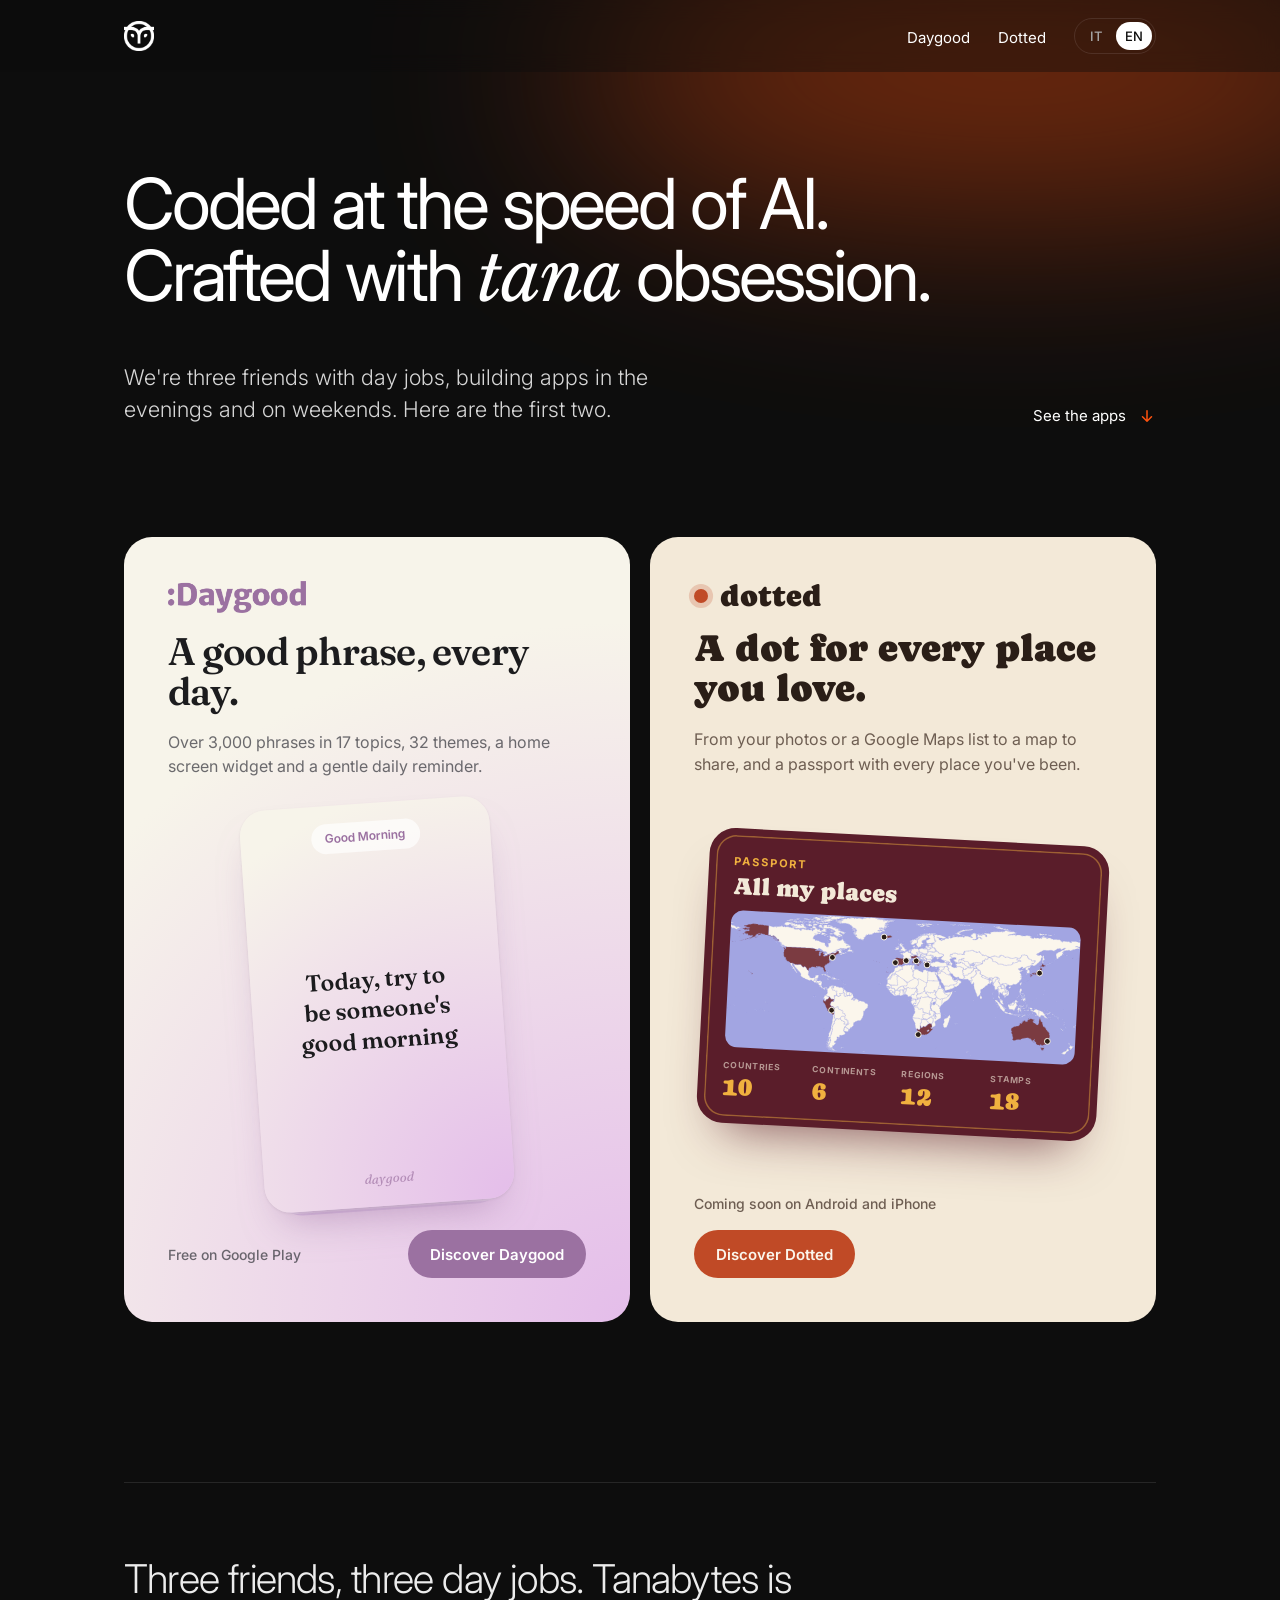
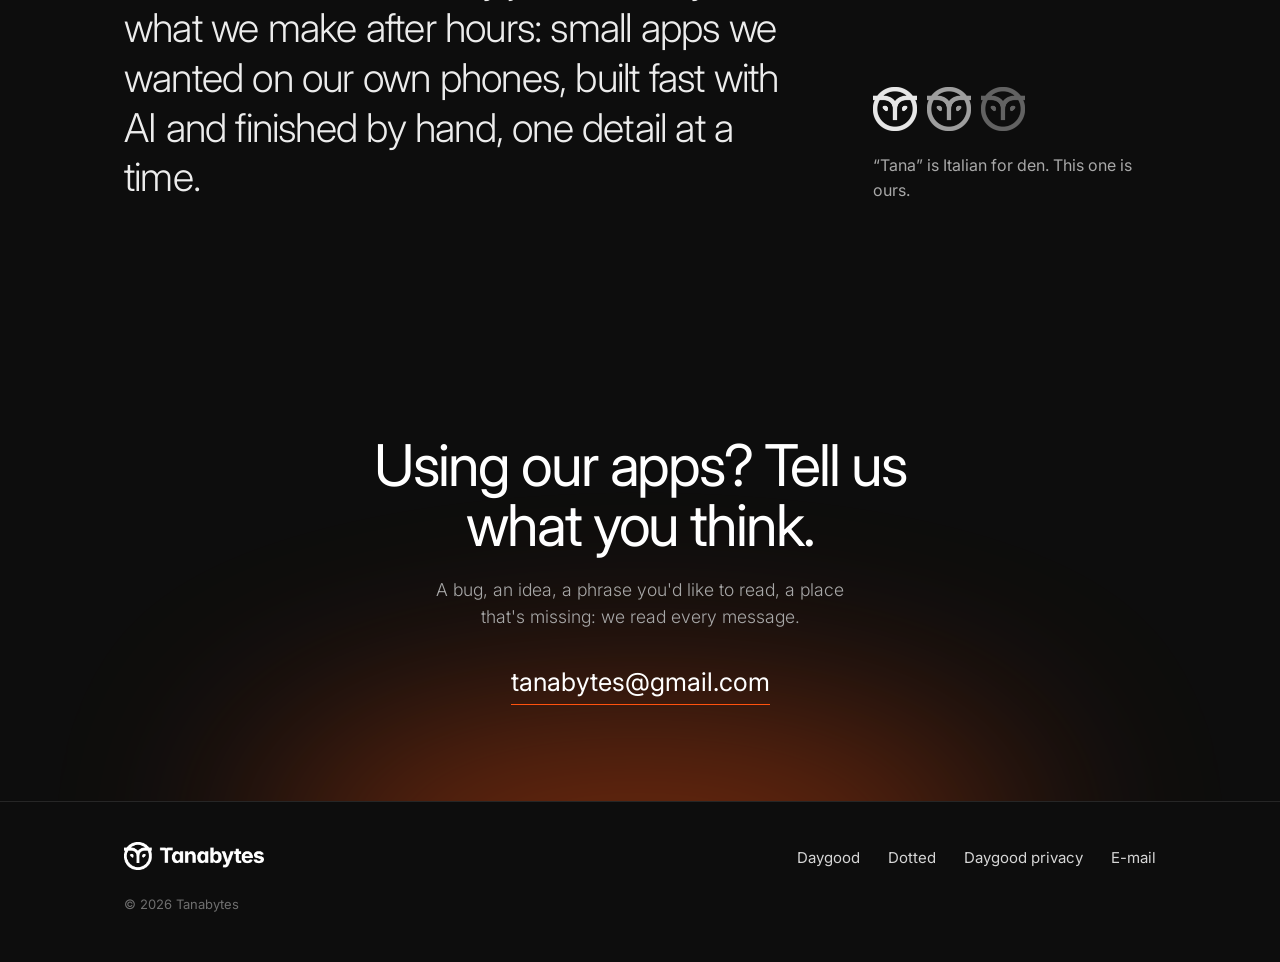
==== commit a7db7b12: "Simplify the home: three friends, two apps, one email for feedback Keeps the title, the dark look, t" ====
--- a/index.html
+++ b/index.html
@@ -2,547 +2,404 @@
 <html lang="en">
 <head>
   <meta charset="utf-8">
-  <meta name="viewport" content="width=device-width, initial-scale=1">
+  <meta name="viewport" content="width=device-width, initial-scale=1, viewport-fit=cover">
   <title>Tanabytes</title>
-  <meta name="description" content="App studio crafting seamless mobile experiences that speak volumes.">
-  <meta name="robots" content="max-image-preview:large">
-
+  <meta name="description" content="Three friends with day jobs, building apps in the evenings. Meet Daygood and Dotted.">
   <link rel="canonical" href="https://tanabytes.github.io/">
-
-  <!-- Favicon -->
+  <meta name="theme-color" content="#0d0d0d">
+
   <link rel="icon" href="images/favicon-light.png" media="(prefers-color-scheme: light)">
   <link rel="icon" href="images/favicon-dark.png" media="(prefers-color-scheme: dark)">
   <link rel="apple-touch-icon" href="images/apple-touch-icon.png">
 
-  <!-- Open Graph -->
   <meta property="og:type" content="website">
   <meta property="og:url" content="https://tanabytes.github.io/">
   <meta property="og:title" content="Tanabytes">
-  <meta property="og:description" content="App studio crafting seamless mobile experiences that speak volumes.">
-
-  <!-- X / Twitter -->
+  <meta property="og:description" content="Three friends with day jobs, building apps in the evenings. Meet Daygood and Dotted.">
   <meta name="twitter:card" content="summary">
-  <meta name="twitter:title" content="Tanabytes">
-  <meta name="twitter:description" content="App studio crafting seamless mobile experiences that speak volumes.">
-
-  <!-- Fonts -->
+
   <link rel="preconnect" href="https://fonts.googleapis.com">
   <link rel="preconnect" href="https://fonts.gstatic.com" crossorigin>
-  <link href="https://fonts.googleapis.com/css2?family=Inter:wght@300;400;700&family=Libre+Baskerville:ital@1&display=swap" rel="stylesheet">
+  <link href="https://fonts.googleapis.com/css2?family=Inter:wght@300;400;500;600&family=Libre+Baskerville:ital@1&family=Fraunces:opsz,wght@9..144,600&family=Caprasimo&display=swap" rel="stylesheet">
 
   <style>
     :root {
-      --white: #fff;
-      --text-muted: #d6d6d6;
       --bg: #0d0d0d;
-      --card: #0f0f0f;
+      --surface: #141414;
+      --white: #ffffff;
+      --muted: #a8a8a8;
       --accent: #ff520e;
       --border: rgba(255, 255, 255, 0.1);
       --ease: cubic-bezier(0.22, 1, 0.36, 1);
+      --gutter: clamp(16px, 5vw, 64px);
+      --max: 1160px;
+
+      /* I colori delle due app, presi dalle loro landing */
+      --dg-cream: #F7F4EA;
+      --dg-lilac: #E4BDEA;
+      --dg-plum: #9B71A1;
+      --dg-ink: #1C1C1E;
+      --dt-paper: #F3E9D8;
+      --dt-ink: #2A1E17;
+      --dt-ink-2: #6E5E52;
+      --dt-terracotta: #C04A26;
+      --dt-bordeaux: #5A1D2A;
+      --dt-mustard: #F0B13F;
+      --dt-sea: #A2A5E2;
     }
 
     *, *::before, *::after { box-sizing: border-box; }
     html, body { margin: 0; padding: 0; }
-    html { scroll-behavior: smooth; }
+    html { scroll-behavior: smooth; -webkit-text-size-adjust: 100%; }
     body {
       background: var(--bg);
       color: var(--white);
       font-family: "Inter", Arial, sans-serif;
+      font-size: 17px;
+      line-height: 1.55;
       -webkit-font-smoothing: antialiased;
       -moz-osx-font-smoothing: grayscale;
-    }
-    h1, h2, h3, h4, p, ul { margin: 0; padding: 0; }
+      overflow-x: hidden;
+    }
+    h1, h2, h3, p { margin: 0; }
     a { color: inherit; text-decoration: none; }
-    a:focus-visible { outline: 2px solid var(--accent); outline-offset: 4px; border-radius: 12px; }
     img { display: block; max-width: 100%; }
-
-    .site {
+    button { font: inherit; color: inherit; }
+    :focus-visible { outline: 2px solid var(--accent); outline-offset: 4px; border-radius: 10px; }
+    em.tana { font-family: "Libre Baskerville", "Times New Roman", serif; font-style: italic; font-weight: 400; letter-spacing: -0.02em; }
+
+    .wrap { width: 100%; max-width: var(--max); margin: 0 auto; padding: 0 var(--gutter); }
+
+    /* ---------- Link con il testo che scorre (dal design originale) ---------- */
+    .roll { display: inline-block; height: 1.25em; overflow: hidden; vertical-align: bottom; }
+    .roll-inner { display: flex; flex-direction: column; transition: transform 0.4s var(--ease); }
+    .roll-inner span { display: block; height: 1.25em; line-height: 1.25em; }
+    .roll-inner span:last-child { color: var(--accent); }
+    a:hover .roll-inner, a:focus-visible .roll-inner { transform: translateY(-1.25em); }
+
+    /* ---------- Bagliore arancione ---------- */
+    .glow { position: absolute; background: var(--accent); filter: blur(110px); opacity: 0.45; pointer-events: none; border-radius: 50%; }
+
+    /* ---------- Barra in alto ---------- */
+    .header { position: fixed; top: 0; left: 0; right: 0; z-index: 10; backdrop-filter: blur(10px); -webkit-backdrop-filter: blur(10px); background: rgba(13, 13, 13, 0.4); }
+    .header-inner { display: flex; align-items: center; justify-content: space-between; height: 72px; gap: 20px; }
+    .brand img { width: 30px; height: 30px; }
+    .nav { display: flex; align-items: center; gap: 28px; font-size: 15px; }
+    .lang { display: inline-flex; gap: 2px; padding: 3px; border-radius: 999px; border: 1px solid var(--border); }
+    .lang button { border: 0; background: transparent; cursor: pointer; height: 28px; min-width: 36px; padding: 0 8px; border-radius: 999px; font-size: 13px; font-weight: 500; color: var(--muted); }
+    .lang button[aria-pressed="true"] { background: var(--white); color: var(--bg); }
+
+    /* ---------- Hero ---------- */
+    .hero { position: relative; padding: 168px 0 88px; overflow: hidden; }
+    .hero .glow { width: 900px; height: 260px; top: -60px; right: -180px; }
+    .hero h1 {
       position: relative;
-      min-height: 100vh;
-      overflow: hidden;
-      display: flex;
-      flex-direction: column;
-      align-items: center;
-    }
-
-    /* ---------- Buttons / links with text roll ---------- */
-    .btn {
-      display: inline-flex;
-      align-items: center;
-      justify-content: center;
-      padding: 16px;
-      border-radius: 12px;
-      font-size: 14px;
-      line-height: 1.2;
-      cursor: pointer;
-      white-space: nowrap;
-    }
-    .btn--primary { background: var(--accent); }
-    .btn--secondary { border: 1px solid var(--accent); background: transparent; }
-    .btn--link { padding: 0; border-radius: 0; }
-
-    .roll {
-      display: block;
-      height: 17px;
-      overflow: hidden;
-      user-select: none;
-    }
-    .roll-inner {
-      display: flex;
-      flex-direction: column;
-      align-items: center;
-      gap: 10px;
-      transition: transform 0.4s var(--ease);
-    }
-    .roll-inner span { display: block; height: 17px; }
-    .roll-inner span:last-child { color: var(--accent); }
-    .btn--primary .roll-inner span:last-child { color: var(--white); }
-    .btn:hover .roll-inner, .btn:focus-visible .roll-inner { transform: translateY(-27px); }
-
-    /* ---------- Header ---------- */
-    .header {
-      position: fixed;
-      top: 0; left: 0; right: 0;
-      z-index: 2;
-      display: flex;
-      justify-content: center;
-      padding: 20px 100px;
-      backdrop-filter: blur(8px);
-      -webkit-backdrop-filter: blur(8px);
-    }
-    .header-inner {
-      position: relative;
-      flex: 1;
-      max-width: 1000px;
-      display: flex;
-      align-items: center;
-      justify-content: space-between;
-    }
-    .header-logo { width: 30px; height: 30px; }
-    .header-logo img { width: 100%; height: 100%; object-fit: cover; }
-    .header-links {
-      position: absolute;
-      top: 49%;
-      left: 50%;
-      transform: translate(-50%, -50%);
-      display: flex;
-      align-items: center;
-      gap: 28px;
-      z-index: 1;
-    }
-
-    /* ---------- Background glow ---------- */
-    .glow {
-      position: absolute;
-      background: var(--accent);
-      filter: blur(100px);
-      -webkit-filter: blur(100px);
-      opacity: 0.5;
-      pointer-events: none;
-    }
-    .glow--top { top: 0; right: 0; width: 1047px; height: 212px; z-index: 1; }
-
-    .page { position: relative; width: 100%; z-index: 1; background: var(--bg); }
-
-    /* ---------- Sections ---------- */
-    .section {
-      position: relative;
-      display: flex;
-      flex-direction: column;
-      align-items: center;
-      width: 100%;
-      padding: 100px;
-      background: var(--bg);
-    }
-    .container {
-      position: relative;
-      z-index: 1;
-      display: flex;
-      flex-direction: column;
-      align-items: center;
-      gap: 36px;
-      width: 100%;
-      max-width: 1000px;
-    }
-
-    .h2 {
-      font-size: 48px;
       font-weight: 400;
-      line-height: 1.2;
-      text-align: center;
-      color: var(--white);
-    }
-    .body-text {
-      font-size: 18px;
-      font-weight: 300;
-      line-height: 1.6;
-      text-align: center;
-      color: var(--text-muted);
-    }
-
-    /* Hero */
-    .hero { padding: 160px 100px 32px; }
-    .hero-text { display: flex; flex-direction: column; gap: 16px; width: 100%; }
-    .hero h1 {
-      font-size: 64px;
-      font-weight: 400;
-      line-height: 1.1;
-      text-align: left;
-      color: var(--white);
-    }
-    .hero h1 em {
-      font-family: "Libre Baskerville", "Times New Roman", serif;
-      font-style: italic;
-    }
-    .hero .body-text { text-align: left; }
-    .hero-buttons { display: flex; align-items: center; gap: 16px; width: 100%; }
-
-    /* Logo ticker */
-    .ticker {
-      width: 100%;
-      height: 155px;
-      display: flex;
-      align-items: center;
-      overflow: hidden;
-      -webkit-mask-image: linear-gradient(to right, transparent 0%, #000 12.5%, #000 87.5%, transparent 100%);
-      mask-image: linear-gradient(to right, transparent 0%, #000 12.5%, #000 87.5%, transparent 100%);
-    }
-    .ticker-track {
-      display: flex;
-      width: max-content;
-      animation: ticker 14s linear infinite;
-    }
-    .ticker-group { display: flex; align-items: center; gap: 70px; padding-right: 70px; }
-    .ticker-logo-1 { width: 110px; height: 25px; display: flex; align-items: center; flex-shrink: 0; }
-    .ticker-logo-1 img { width: 110px; aspect-ratio: 4.33333; object-fit: cover; }
-    .ticker-logo-2 { width: 90px; height: 25px; flex-shrink: 0; }
-    .ticker-logo-2 img { width: 100%; height: 100%; object-fit: contain; }
-    @keyframes ticker { to { transform: translateX(-50%); } }
-
-    /* Intro */
-    .intro { padding: 80px 100px 100px; }
-    .intro-text { display: flex; flex-direction: column; align-items: center; gap: 32px; width: 100%; }
-
-    .section-head { display: flex; flex-direction: column; align-items: center; gap: 12px; width: 100%; }
-
-    /* Process */
-    .grid { display: flex; flex-direction: column; gap: 20px; width: 100%; }
-    .grid-row { display: flex; align-items: stretch; gap: 20px; width: 100%; }
-    .grid-row > * { flex: 1 0 0; min-width: 0; }
-
-    .card {
-      position: relative;
-      background: var(--card);
-      border: 1px solid var(--border);
-      border-radius: 12px;
-      overflow: hidden;
-    }
-    .process-card { padding: 36px; display: flex; flex-direction: column; gap: 28px; }
-    .process-card h4 { font-size: 16px; font-weight: 400; line-height: 1.2; color: var(--accent); }
-    .process-card .card-text { display: flex; flex-direction: column; gap: 16px; }
-    .process-card h3 { font-size: 20px; font-weight: 400; line-height: 1.4; color: var(--white); }
-    .process-card ul { list-style: none; }
-    .process-card li {
-      position: relative;
-      padding-left: 2ch;
-      font-size: 18px;
-      font-weight: 300;
-      line-height: 1.6;
-      color: var(--text-muted);
-    }
-    .process-card li::before { content: "•"; position: absolute; left: 0; }
-
-    /* Work */
-    .project-card {
-      display: flex;
-      align-items: center;
-      justify-content: center;
-      height: 372px;
-      padding: 100px;
-      cursor: pointer;
-    }
-    .project-card .glow {
-      bottom: 0; left: 0;
-      width: 315px; height: 212px;
-      opacity: 0;
-      transition: opacity 0.5s var(--ease);
-    }
-    .project-card:hover .glow { opacity: 0.5; }
-    .project-card img { position: relative; }
-    .daygood-logo { width: 220px; aspect-ratio: 4.31466; object-fit: cover; }
-    .project-logo-2 { width: 200px; height: 44px; object-fit: contain; }
-
-    /* Footer */
-    .footer { position: relative; width: 100%; display: flex; justify-content: center; padding: 100px; background: var(--bg); }
-    .footer-inner {
-      position: relative;
-      z-index: 1;
-      display: flex;
-      justify-content: space-between;
-      align-items: flex-start;
-      width: 100%;
-      max-width: 1000px;
-    }
-    .footer-left { display: flex; flex-direction: column; align-items: flex-start; gap: 28px; }
-    .footer-logo { width: 161px; aspect-ratio: 5.03371; object-fit: cover; }
-    .footer-nav { display: flex; gap: 60px; }
-    .footer-col { display: flex; flex-direction: column; align-items: flex-start; gap: 16px; }
-    .glow--footer { bottom: 0; right: 0; width: 1047px; height: 212px; }
-
-    /* ---------- Animations ---------- */
-    .appear {
-      opacity: 0.001;
-      transform: translateY(20px);
-      animation: appear 1.2s var(--ease) forwards;
-      animation-delay: var(--delay, 0.4s);
-    }
-    .appear--fade { transform: none; }
-    @keyframes appear { to { opacity: 1; transform: none; } }
-
-    .reveal {
-      opacity: 0;
-      transform: translateY(32px);
-      transition: opacity 1s var(--ease), transform 1s var(--ease);
-    }
-    .reveal--zoom { transform: translateY(80px) scale(0.5); }
-    .reveal.is-visible { opacity: 1; transform: none; }
+      font-size: clamp(2.6rem, 5.5vw, 5.6rem);
+      line-height: 1.02;
+      letter-spacing: -0.045em;
+    }
+    .hero h1 .line { display: block; }
+    .hero-sub { position: relative; display: grid; grid-template-columns: minmax(0, 34rem) auto; justify-content: space-between; align-items: end; gap: 32px; margin-top: 48px; }
+    .hero-sub p { font-size: clamp(1.1rem, 1.7vw, 1.35rem); font-weight: 300; color: #d6d6d6; line-height: 1.5; }
+    .to-apps { display: inline-flex; align-items: center; gap: 12px; font-size: 15px; color: var(--white); white-space: nowrap; }
+    .to-apps svg { width: 18px; height: 18px; color: var(--accent); }
+
+    /* ---------- Le due app ---------- */
+    .apps { padding: 24px 0 120px; }
+    .apps-grid { display: grid; grid-template-columns: 1fr 1fr; gap: 20px; }
+    .app {
+      position: relative; display: flex; flex-direction: column; overflow: hidden;
+      min-height: 640px; border-radius: 28px; padding: clamp(28px, 3.4vw, 44px);
+      transition: transform 0.5s var(--ease);
+    }
+    .app:hover { transform: translateY(-4px); }
+    .app-head { position: relative; z-index: 1; display: flex; flex-direction: column; gap: 18px; max-width: 26rem; }
+    .app-lead { font-size: 16px; line-height: 1.55; }
+    .app-foot { position: relative; z-index: 1; margin-top: auto; display: flex; align-items: center; justify-content: space-between; gap: 16px; flex-wrap: wrap; }
+    .app-status { font-size: 14px; font-weight: 500; }
+    .app-cta { display: inline-flex; align-items: center; height: 48px; padding: 0 22px; border-radius: 999px; font-size: 15px; font-weight: 600; }
+    .app-visual { position: relative; flex: 1; min-height: 300px; display: grid; place-items: center; margin: 24px 0; }
+
+    /* Daygood: la crema e il lilla del tema Original, con il mazzo di frasi */
+    .app--daygood { background: radial-gradient(circle at 100% 100%, var(--dg-lilac), var(--dg-cream) 75%); color: var(--dg-ink); }
+    .dg-logo { width: 140px; height: 32px; background: var(--dg-plum); -webkit-mask: url(daygood/assets/logo.png) left center / contain no-repeat; mask: url(daygood/assets/logo.png) left center / contain no-repeat; }
+    .app--daygood h3 { font-family: "Fraunces", Georgia, serif; font-variation-settings: "opsz" 36; font-weight: 600; font-size: clamp(1.9rem, 3vw, 2.6rem); line-height: 1.05; letter-spacing: -0.02em; }
+    .app--daygood .app-lead { color: rgba(60, 60, 67, 0.75); }
+    .app--daygood .app-status { color: rgba(60, 60, 67, 0.75); }
+    .app--daygood .app-cta { background: var(--dg-plum); color: #fff; }
+    .deck { position: relative; width: min(250px, 62%); aspect-ratio: 0.62; transform: rotate(-4deg); transition: transform 0.6s var(--ease); }
+    .app--daygood:hover .deck { transform: rotate(-1deg) translateY(-6px); }
+    .deck i, .deck .phrase-card { position: absolute; inset: 0; border-radius: 26px; }
+    .deck i:nth-child(1) { background: #D9BEDF; transform: translateY(26px) scale(0.89); }
+    .deck i:nth-child(2) { background: #E6D1E8; transform: translateY(13px) scale(0.945); }
+    .phrase-card {
+      display: flex; flex-direction: column; align-items: center; padding: 18px;
+      background: radial-gradient(circle at 100% 100%, var(--dg-lilac), var(--dg-cream) 90%);
+      box-shadow: 0 24px 40px -20px rgba(155, 113, 161, 0.6), 0 1px 3px rgba(0,0,0,0.08);
+    }
+    .phrase-chip { height: 30px; padding: 0 14px; border-radius: 99px; background: rgba(255,255,255,0.7); color: var(--dg-plum); font-size: 12px; font-weight: 600; display: grid; place-items: center; }
+    .phrase-text { flex: 1; display: grid; place-items: center; text-align: center; font-family: "Fraunces", Georgia, serif; font-variation-settings: "opsz" 30; font-weight: 600; font-size: clamp(1.15rem, 2vw, 1.45rem); line-height: 1.3; text-wrap: balance; padding: 0 6px; }
+    .phrase-sign { font-family: "Fraunces", Georgia, serif; font-style: italic; font-size: 13px; color: rgba(155, 113, 161, 0.7); }
+
+    /* Dotted: carta crema e passaporto bordeaux con la mappa lavanda */
+    .app--dotted { background: var(--dt-paper); color: var(--dt-ink); }
+    .dt-logo { display: inline-flex; align-items: center; gap: 0.42em; font-family: "Caprasimo", Georgia, serif; font-size: 30px; line-height: 1; }
+    .dt-logo i { width: 0.47em; height: 0.47em; border-radius: 50%; background: var(--dt-terracotta); box-shadow: 0 0 0 0.17em rgba(192, 74, 38, 0.22); }
+    .app--dotted h3 { font-family: "Caprasimo", Georgia, serif; font-weight: 400; font-size: clamp(1.9rem, 3vw, 2.6rem); line-height: 1.04; }
+    .app--dotted .app-lead, .app--dotted .app-status { color: var(--dt-ink-2); }
+    .app--dotted .app-cta { background: var(--dt-terracotta); color: #FBF6EC; }
+    .passport {
+      width: min(400px, 96%); border-radius: 26px; padding: 7px; background: var(--dt-bordeaux); color: #F3E9D8;
+      transform: rotate(3deg); transition: transform 0.6s var(--ease);
+      box-shadow: 0 30px 50px -26px rgba(90, 29, 42, 0.7);
+    }
+    .app--dotted:hover .passport { transform: rotate(1deg) translateY(-6px); }
+    .passport-inner { border-radius: 20px; padding: 18px 18px 16px; box-shadow: inset 0 0 0 1.5px rgba(240, 177, 63, 0.45); display: flex; flex-direction: column; gap: 12px; }
+    .passport-kicker { font-size: 11px; font-weight: 700; letter-spacing: 0.18em; text-transform: uppercase; color: var(--dt-mustard); }
+    .passport-title { font-family: "Caprasimo", Georgia, serif; font-size: 1.5rem; line-height: 1; margin-top: 4px; }
+    .passport-map { position: relative; border-radius: 12px; overflow: hidden; background: var(--dt-sea); aspect-ratio: 1080 / 423; }
+    .passport-map img, .passport-map svg { position: absolute; inset: 0; width: 100%; height: 100%; }
+    .passport-stats { display: grid; grid-template-columns: repeat(4, 1fr); gap: 6px; }
+    .passport-stats small { display: block; font-size: 8.5px; font-weight: 700; letter-spacing: 0.1em; text-transform: uppercase; color: rgba(243, 233, 216, 0.6); }
+    .passport-stats b { display: block; font-family: "Caprasimo", Georgia, serif; font-weight: 400; font-size: 1.6rem; line-height: 1.1; color: var(--dt-mustard); }
+
+    /* ---------- Chi siamo ---------- */
+    .about { position: relative; padding: 40px 0 120px; }
+    .about-grid { display: grid; grid-template-columns: 1fr minmax(0, 0.42fr); gap: clamp(32px, 6vw, 96px); align-items: end; border-top: 1px solid var(--border); padding-top: 72px; }
+    .about-text { font-size: clamp(1.5rem, 3.1vw, 2.5rem); font-weight: 300; line-height: 1.25; letter-spacing: -0.02em; color: #ececec; }
+    .about-side { display: flex; flex-direction: column; gap: 22px; color: var(--muted); font-size: 16px; }
+    .owls { display: flex; gap: 10px; }
+    .owls img { width: 44px; height: 44px; opacity: 0.9; }
+    .owls img:nth-child(2) { opacity: 0.6; }
+    .owls img:nth-child(3) { opacity: 0.35; }
+
+    /* ---------- Feedback ---------- */
+    .feedback { position: relative; overflow: hidden; padding: 112px 0 96px; text-align: center; }
+    .feedback .glow { width: 760px; height: 220px; left: 50%; bottom: -150px; margin-left: -380px; opacity: 0.5; }
+    .feedback h2 { position: relative; font-weight: 400; font-size: clamp(2rem, 5vw, 3.6rem); line-height: 1.05; letter-spacing: -0.035em; max-width: 16ch; margin: 0 auto; }
+    .feedback p { position: relative; color: var(--muted); max-width: 40ch; margin: 20px auto 36px; font-size: 1.1rem; font-weight: 300; }
+    .mail {
+      position: relative; display: inline-flex; align-items: center; gap: 12px;
+      font-size: clamp(1.15rem, 2.6vw, 1.6rem); font-weight: 400;
+      padding-bottom: 6px; border-bottom: 1.5px solid var(--accent);
+    }
+
+    /* ---------- Footer ---------- */
+    .footer { position: relative; padding: 40px 0 48px; border-top: 1px solid var(--border); }
+    .footer-inner { display: flex; flex-wrap: wrap; align-items: center; justify-content: space-between; gap: 24px; }
+    .footer-logo { width: 140px; height: auto; }
+    .footer-links { display: flex; flex-wrap: wrap; gap: 10px 28px; font-size: 15px; color: #d6d6d6; }
+    .footer-copy { width: 100%; font-size: 13px; color: #6f6f6f; }
+
+    /* ---------- Il titolo entra una riga alla volta ---------- */
+    .rise { opacity: 0; transform: translateY(24px); animation: rise 1.1s var(--ease) forwards; animation-delay: var(--d, 0.2s); }
+    @keyframes rise { to { opacity: 1; transform: none; } }
 
     @media (prefers-reduced-motion: reduce) {
-      .appear, .reveal { opacity: 1 !important; transform: none !important; animation: none !important; transition: none !important; }
-      .ticker-track { animation: none; }
+      .rise { opacity: 1; transform: none; animation: none; }
+      .app, .deck, .passport, .roll-inner { transition: none !important; }
     }
 
     /* ---------- Tablet ---------- */
-    @media (min-width: 810px) and (max-width: 1199.98px) {
-      .header { padding: 20px 40px; }
-      .glow--top { width: 620px; }
-      .hero { padding: 160px 40px 80px; }
-      .hero h1 { line-height: 1.2; }
-      .intro, .section { padding: 80px 40px; }
-      .intro-text { gap: 24px; }
-      .h2 { font-size: 32px; }
-      .footer { padding: 80px 40px; }
-      .footer-nav { gap: 40px; }
-      .glow--footer { width: 620px; }
-    }
-
-    /* ---------- Mobile ---------- */
-    @media (max-width: 809.98px) {
-      .header { padding: 20px; }
-      .header-links { display: none; }
-      .glow--top { width: 280px; height: 460px; }
-      .hero { padding: 120px 20px 60px; }
-      .hero h1 { font-size: 40px; line-height: 1.2; text-align: center; }
-      .hero .body-text { text-align: center; }
-      .hero-buttons { flex-direction: column; }
-      .hero-buttons .btn { width: 100%; }
-      .ticker { height: 129px; }
-      .intro, .section { padding: 60px 20px; }
-      .intro-text { gap: 20px; }
-      .h2 { font-size: 28px; }
-      .grid-row { flex-direction: column; }
-      .grid-row > * { flex: none; width: 100%; }
-      .process-card h3 { font-size: 16px; }
-      .footer { padding: 60px 20px; }
-      .footer-inner { flex-direction: column; align-items: center; gap: 27px; }
-      .footer-left { align-items: center; width: 100%; }
-      .footer-left .btn { width: 100%; }
-      .footer-nav { flex-direction: column; align-items: center; gap: 40px; }
-      .footer-col { align-items: center; }
-      .glow--footer { width: 320px; height: 360px; }
+    @media (max-width: 900px) {
+      .apps-grid { grid-template-columns: 1fr; }
+      .app { min-height: 0; }
+      .about-grid { grid-template-columns: 1fr; align-items: start; }
+    }
+
+    /* ---------- Telefono ---------- */
+    @media (max-width: 640px) {
+      .nav .nav-app { display: none; }
+      .hero { padding: 128px 0 56px; }
+      .hero .glow { width: 360px; height: 300px; right: -120px; }
+      .hero-sub { grid-template-columns: 1fr; margin-top: 32px; }
+      .apps { padding-bottom: 80px; }
+      .app { border-radius: 24px; padding: 26px 22px; }
+      .app-visual { min-height: 260px; margin: 28px 0; }
+      .about { padding-bottom: 80px; }
+      .about-grid { padding-top: 56px; }
+      .feedback { padding: 88px 0 80px; }
+      .footer-inner { flex-direction: column; align-items: flex-start; }
     }
   </style>
 </head>
 <body>
-  <div class="site">
-
-    <!-- ===== Header ===== -->
-    <header class="header">
-      <nav class="header-inner">
-        <a href="#hero" class="header-logo" aria-label="Tanabytes">
-          <img src="images/logo-icon.png" alt="Tanabytes" width="30" height="30">
-        </a>
-        <div class="header-links">
-          <a class="btn btn--link" href="#process"><span class="roll"><span class="roll-inner"><span>Process</span><span aria-hidden="true">Process</span></span></span></a>
-          <a class="btn btn--link" href="#work"><span class="roll"><span class="roll-inner"><span>Work</span><span aria-hidden="true">Work</span></span></span></a>
+
+  <header class="header">
+    <div class="wrap header-inner">
+      <a class="brand" href="./" aria-label="Tanabytes"><img src="images/logo-icon.png" alt="Tanabytes" width="30" height="30"></a>
+      <nav class="nav">
+        <a class="nav-app" href="daygood/"><span class="roll"><span class="roll-inner"><span>Daygood</span><span aria-hidden="true">Daygood</span></span></span></a>
+        <a class="nav-app" href="dotted/"><span class="roll"><span class="roll-inner"><span>Dotted</span><span aria-hidden="true">Dotted</span></span></span></a>
+        <div class="lang" role="group" aria-label="Language">
+          <button type="button" data-lang-set="it">IT</button>
+          <button type="button" data-lang-set="en">EN</button>
         </div>
-        <a class="btn btn--secondary" href="mailto:tanabytes@gmail.com?subject=Discovery%20call"><span class="roll"><span class="roll-inner"><span>Book a call</span><span aria-hidden="true">Book a call</span></span></span></a>
       </nav>
-    </header>
-
-    <main class="page">
-      <div class="glow glow--top"></div>
-
-      <!-- ===== Hero ===== -->
-      <section class="section hero" id="hero">
-        <div class="container">
-          <div class="hero-text appear">
-            <h1>Coded at the speed of AI. Crafted with <em>tana</em> obsession.</h1>
-            <p class="body-text">App studio crafting seamless mobile experiences that speak volumes.</p>
-          </div>
-
-          <div class="hero-buttons appear">
-            <a class="btn btn--primary" href="mailto:tanabytes@gmail.com?subject=Discovery%20call"><span class="roll"><span class="roll-inner"><span>Book a Call</span><span aria-hidden="true">Book a Call</span></span></span></a>
-            <a class="btn btn--secondary" href="#process"><span class="roll"><span class="roll-inner"><span>Learn more</span><span aria-hidden="true">Learn more</span></span></span></a>
-          </div>
-
-          <div class="ticker appear appear--fade" style="--delay:1.2s" aria-hidden="true">
-            <div class="ticker-track">
-              <div class="ticker-group">
-                <div class="ticker-logo-1"><img src="images/client-logo-1.png" alt=""></div>
-                <div class="ticker-logo-2"><img src="images/client-logo-2.png" alt=""></div>
-                <div class="ticker-logo-1"><img src="images/client-logo-1.png" alt=""></div>
-                <div class="ticker-logo-2"><img src="images/client-logo-2.png" alt=""></div>
-                <div class="ticker-logo-1"><img src="images/client-logo-1.png" alt=""></div>
-                <div class="ticker-logo-2"><img src="images/client-logo-2.png" alt=""></div>
-                <div class="ticker-logo-1"><img src="images/client-logo-1.png" alt=""></div>
-                <div class="ticker-logo-2"><img src="images/client-logo-2.png" alt=""></div>
-              </div>
-              <div class="ticker-group">
-                <div class="ticker-logo-1"><img src="images/client-logo-1.png" alt=""></div>
-                <div class="ticker-logo-2"><img src="images/client-logo-2.png" alt=""></div>
-                <div class="ticker-logo-1"><img src="images/client-logo-1.png" alt=""></div>
-                <div class="ticker-logo-2"><img src="images/client-logo-2.png" alt=""></div>
-                <div class="ticker-logo-1"><img src="images/client-logo-1.png" alt=""></div>
-                <div class="ticker-logo-2"><img src="images/client-logo-2.png" alt=""></div>
-                <div class="ticker-logo-1"><img src="images/client-logo-1.png" alt=""></div>
-                <div class="ticker-logo-2"><img src="images/client-logo-2.png" alt=""></div>
+    </div>
+  </header>
+
+  <main>
+    <!-- ===== Hero ===== -->
+    <section class="hero">
+      <div class="glow" aria-hidden="true"></div>
+      <div class="wrap">
+        <h1>
+          <span class="line rise" style="--d:.15s">Coded at the speed of AI.</span>
+          <span class="line rise" style="--d:.35s">Crafted with <em class="tana">tana</em> obsession.</span>
+        </h1>
+        <div class="hero-sub rise" style="--d:.7s">
+          <p data-i18n="hero_sub">We're three friends with day jobs, building apps in the evenings and on weekends. Here are the first two.</p>
+          <a class="to-apps" href="#apps"><span class="roll"><span class="roll-inner"><span data-i18n="to_apps">See the apps</span><span aria-hidden="true" data-i18n="to_apps">See the apps</span></span></span>
+            <svg viewBox="0 0 24 24" fill="none" stroke="currentColor" stroke-width="2" stroke-linecap="round" stroke-linejoin="round" aria-hidden="true"><path d="M12 5v14M6 13l6 6 6-6"/></svg></a>
+        </div>
+      </div>
+    </section>
+
+    <!-- ===== Le app ===== -->
+    <section class="apps" id="apps" aria-label="Apps">
+      <div class="wrap apps-grid">
+        <a class="app app--daygood" href="daygood/">
+          <div class="app-head">
+            <span class="dg-logo" role="img" aria-label="Daygood"></span>
+            <h3 data-i18n="dg_title">A good phrase, every day.</h3>
+            <p class="app-lead" data-i18n="dg_lead">Over 3,000 phrases in 17 topics, 32 themes, a home screen widget and a gentle daily reminder.</p>
+          </div>
+          <div class="app-visual" aria-hidden="true">
+            <div class="deck">
+              <i></i><i></i>
+              <div class="phrase-card">
+                <span class="phrase-chip" data-i18n="dg_chip">Good Morning</span>
+                <span class="phrase-text" data-i18n="dg_phrase">Today, try to be someone's good morning</span>
+                <span class="phrase-sign">daygood</span>
               </div>
             </div>
           </div>
+          <div class="app-foot">
+            <span class="app-status" data-i18n="dg_status">Free on Google Play</span>
+            <span class="app-cta" data-i18n="dg_cta">Discover Daygood</span>
+          </div>
+        </a>
+
+        <a class="app app--dotted" href="dotted/">
+          <div class="app-head">
+            <span class="dt-logo" aria-label="Dotted"><i aria-hidden="true"></i>dotted</span>
+            <h3 data-i18n="dt_title">A dot for every place you love.</h3>
+            <p class="app-lead" data-i18n="dt_lead">From your photos or a Google Maps list to a map to share, and a passport with every place you've been.</p>
+          </div>
+          <div class="app-visual" aria-hidden="true">
+            <div class="passport">
+              <div class="passport-inner">
+                <div>
+                  <div class="passport-kicker" data-i18n="dt_kicker">Passport</div>
+                  <div class="passport-title" data-i18n="dt_ptitle">All my places</div>
+                </div>
+                <div class="passport-map">
+                  <img src="dotted/assets/world-passport.svg" alt="" width="1080" height="423">
+                  <svg viewBox="0 0 1080 423">
+                    <g fill="#2A1E17" stroke="#FBF6EC" stroke-width="3">
+                      <circle cx="577" cy="127" r="9"/><circle cx="513" cy="136" r="9"/><circle cx="318" cy="130" r="9"/>
+                      <circle cx="474" cy="59" r="9"/><circle cx="324" cy="293" r="9"/><circle cx="546" cy="128" r="9"/>
+                      <circle cx="595" cy="354" r="9"/><circle cx="959" cy="145" r="9"/><circle cx="994" cy="354" r="9"/>
+                      <circle cx="611" cy="138" r="9"/>
+                    </g>
+                  </svg>
+                </div>
+                <div class="passport-stats">
+                  <div><small data-i18n="dt_countries">Countries</small><b>10</b></div>
+                  <div><small data-i18n="dt_continents">Continents</small><b>6</b></div>
+                  <div><small data-i18n="dt_regions">Regions</small><b>12</b></div>
+                  <div><small data-i18n="dt_stamps">Stamps</small><b>18</b></div>
+                </div>
+              </div>
+            </div>
+          </div>
+          <div class="app-foot">
+            <span class="app-status" data-i18n="dt_status">Coming soon on Android and iPhone</span>
+            <span class="app-cta" data-i18n="dt_cta">Discover Dotted</span>
+          </div>
+        </a>
+      </div>
+    </section>
+
+    <!-- ===== Chi siamo ===== -->
+    <section class="about" aria-label="About us">
+      <div class="wrap"><div class="about-grid">
+        <p class="about-text" data-i18n="about_text">Three friends, three day jobs. Tanabytes is what we make after hours: small apps we wanted on our own phones, built fast with AI and finished by hand, one detail at a time.</p>
+        <div class="about-side">
+          <div class="owls" aria-hidden="true"><img src="images/logo-icon.png" alt=""><img src="images/logo-icon.png" alt=""><img src="images/logo-icon.png" alt=""></div>
+          <p data-i18n="about_side">“Tana” is Italian for den. This one is ours.</p>
         </div>
-      </section>
-
-      <!-- ===== Intro ===== -->
-      <section class="section intro" id="intro">
-        <div class="container">
-          <div class="intro-text reveal reveal--zoom">
-            <h2 class="h2">We blend AI, and advanced engineering to build unforgettable applications.</h2>
-            <p class="body-text">First impressions matter. That's why our mission is to build clean, intuitive applications that elevate your business with seamless functionality and elegant UI. Captivate your users from the very first tap.</p>
-          </div>
-        </div>
-      </section>
-
-      <!-- ===== Process ===== -->
-      <section class="section" id="process">
-        <div class="container">
-          <div class="section-head reveal">
-            <h2 class="h2">Our process.</h2>
-            <p class="body-text">Reliable process for achieving distinctiveness.</p>
-          </div>
-
-          <div class="grid">
-            <div class="grid-row">
-              <article class="card process-card">
-                <h4>01</h4>
-                <div class="card-text">
-                  <h3>Discovery and Strategy.</h3>
-                  <ul><li>Understand business goals and target users.</li></ul>
-                  <ul><li>Analyze market and technical requirements.</li></ul>
-                  <ul><li>Define the app's core features and architecture.</li></ul>
-                </div>
-              </article>
-              <article class="card process-card">
-                <h4>02</h4>
-                <div class="card-text">
-                  <h3>UX/UI Design.</h3>
-                  <ul><li>Map out user journeys and wireframe layouts.</li></ul>
-                  <ul><li>Craft clean, intuitive, and modern interfaces.</li></ul>
-                  <ul><li>Create interactive prototypes for early validation.</li></ul>
-                </div>
-              </article>
-            </div>
-            <div class="grid-row">
-              <article class="card process-card">
-                <h4>03</h4>
-                <div class="card-text">
-                  <h3>Development and Testing.</h3>
-                  <ul><li>Write clean, scalable, and pixel-perfect code.</li></ul>
-                  <ul><li>Conduct performance and usability testing.</li></ul>
-                  <ul><li>Incorporate feedback to ensure a flawless experience.</li></ul>
-                </div>
-              </article>
-              <article class="card process-card">
-                <h4>04</h4>
-                <div class="card-text">
-                  <h3>Launch and Support.</h3>
-                  <ul><li>Deploy to the App Store and Google Play.</li></ul>
-                  <ul><li>Provide documentation and hand-off.</li></ul>
-                  <ul><li>Deliver ongoing maintenance and technical support.</li></ul>
-                </div>
-              </article>
-            </div>
-          </div>
-        </div>
-      </section>
-
-      <!-- ===== Work ===== -->
-      <section class="section" id="work">
-        <div class="container">
-          <div class="section-head reveal">
-            <h2 class="h2">Our work.</h2>
-            <p class="body-text">View our expertly crafted mobile apps, designed to deliver seamless user experiences and intuitive interfaces.</p>
-          </div>
-
-          <div class="grid">
-            <div class="grid-row">
-              <a class="card project-card" href="daygood/" aria-label="Daygood">
-                <div class="glow"></div>
-                <img class="daygood-logo" src="images/daygood-logo.png" alt="Daygood" loading="lazy">
-              </a>
-              <a class="card project-card" href="dotted/" aria-label="Dotted">
-                <div class="glow"></div>
-                <img class="project-logo-2" src="images/client-logo-2.png" alt="Dotted" loading="lazy">
-              </a>
-            </div>
-          </div>
-        </div>
-      </section>
-
-      <!-- ===== Footer ===== -->
-      <footer class="footer">
-        <div class="footer-inner">
-          <div class="footer-left">
-            <img class="footer-logo" src="images/footer-logo.png" alt="Tanabytes" loading="lazy">
-            <a class="btn btn--primary" href="mailto:tanabytes@gmail.com?subject=Discovery%20call"><span class="roll"><span class="roll-inner"><span>Book FREE discovery call</span><span aria-hidden="true">Book FREE discovery call</span></span></span></a>
-          </div>
-          <nav class="footer-nav">
-            <div class="footer-col">
-              <a class="btn btn--link" href="#process"><span class="roll"><span class="roll-inner"><span>Process</span><span aria-hidden="true">Process</span></span></span></a>
-              <a class="btn btn--link" href="#work"><span class="roll"><span class="roll-inner"><span>Work</span><span aria-hidden="true">Work</span></span></span></a>
-            </div>
-            <div class="footer-col">
-              <a class="btn btn--link" href="daygood/"><span class="roll"><span class="roll-inner"><span>Daygood</span><span aria-hidden="true">Daygood</span></span></span></a>
-              <a class="btn btn--link" href="dotted/"><span class="roll"><span class="roll-inner"><span>Dotted</span><span aria-hidden="true">Dotted</span></span></span></a>
-            </div>
-            <div class="footer-col">
-              <a class="btn btn--link" href="mailto:tanabytes@gmail.com"><span class="roll"><span class="roll-inner"><span>E-Mail</span><span aria-hidden="true">E-Mail</span></span></span></a>
-            </div>
-          </nav>
-        </div>
-        <div class="glow glow--footer"></div>
-      </footer>
-    </main>
-  </div>
+      </div></div>
+    </section>
+
+    <!-- ===== Feedback ===== -->
+    <section class="feedback" aria-labelledby="fb-title">
+      <div class="glow" aria-hidden="true"></div>
+      <div class="wrap">
+        <h2 id="fb-title" data-i18n="fb_title">Using our apps? Tell us what you think.</h2>
+        <p data-i18n="fb_text">A bug, an idea, a phrase you'd like to read, a place that's missing: we read every message.</p>
+        <a class="mail" href="mailto:tanabytes@gmail.com"><span class="roll"><span class="roll-inner"><span>tanabytes@gmail.com</span><span aria-hidden="true">tanabytes@gmail.com</span></span></span></a>
+      </div>
+    </section>
+  </main>
+
+  <footer class="footer">
+    <div class="wrap footer-inner">
+      <img class="footer-logo" src="images/footer-logo.png" alt="Tanabytes" width="896" height="178" loading="lazy">
+      <nav class="footer-links">
+        <a href="daygood/"><span class="roll"><span class="roll-inner"><span>Daygood</span><span aria-hidden="true">Daygood</span></span></span></a>
+        <a href="dotted/"><span class="roll"><span class="roll-inner"><span>Dotted</span><span aria-hidden="true">Dotted</span></span></span></a>
+        <a href="daygood/privacy.html"><span class="roll"><span class="roll-inner"><span data-i18n="privacy">Daygood privacy</span><span aria-hidden="true" data-i18n="privacy">Daygood privacy</span></span></span></a>
+        <a href="mailto:tanabytes@gmail.com"><span class="roll"><span class="roll-inner"><span>E-mail</span><span aria-hidden="true">E-mail</span></span></span></a>
+      </nav>
+      <p class="footer-copy">© 2026 Tanabytes</p>
+    </div>
+  </footer>
 
   <script>
-    // Reveal sections on scroll
-    (function () {
-      var els = document.querySelectorAll('.reveal');
-      if (!('IntersectionObserver' in window)) {
-        els.forEach(function (el) { el.classList.add('is-visible'); });
-        return;
+    window.TB_I18N = {
+      en: {
+        page_title: 'Tanabytes',
+        hero_sub: "We're three friends with day jobs, building apps in the evenings and on weekends. Here are the first two.",
+        to_apps: 'See the apps',
+        dg_title: 'A good phrase, every day.',
+        dg_lead: 'Over 3,000 phrases in 17 topics, 32 themes, a home screen widget and a gentle daily reminder.',
+        dg_chip: 'Good Morning', dg_phrase: "Today, try to be someone's good morning",
+        dg_status: 'Free on Google Play', dg_cta: 'Discover Daygood',
+        dt_title: 'A dot for every place you love.',
+        dt_lead: "From your photos or a Google Maps list to a map to share, and a passport with every place you've been.",
+        dt_kicker: 'Passport', dt_ptitle: 'All my places',
+        dt_countries: 'Countries', dt_continents: 'Continents', dt_regions: 'Regions', dt_stamps: 'Stamps',
+        dt_status: 'Coming soon on Android and iPhone', dt_cta: 'Discover Dotted',
+        about_text: 'Three friends, three day jobs. Tanabytes is what we make after hours: small apps we wanted on our own phones, built fast with AI and finished by hand, one detail at a time.',
+        about_side: '“Tana” is Italian for den. This one is ours.',
+        fb_title: 'Using our apps? Tell us what you think.',
+        fb_text: "A bug, an idea, a phrase you'd like to read, a place that's missing: we read every message.",
+        privacy: 'Daygood privacy'
+      },
+      it: {
+        page_title: 'Tanabytes',
+        hero_sub: 'Siamo tre amici con un lavoro, e la sera e nel weekend facciamo app. Ecco le prime due.',
+        to_apps: 'Guarda le app',
+        dg_title: 'Una frase buona, ogni giorno.',
+        dg_lead: 'Oltre 3.000 frasi in 17 argomenti, 32 temi, un widget per la Home e un promemoria gentile ogni giorno.',
+        dg_chip: 'Buongiorno', dg_phrase: 'Oggi prova a essere il buongiorno di qualcuno',
+        dg_status: 'Gratis su Google Play', dg_cta: 'Scopri Daygood',
+        dt_title: 'Un puntino per ogni posto che ami.',
+        dt_lead: 'Dalle tue foto o da una lista di Google Maps a una mappa da condividere, e un passaporto con tutti i posti in cui sei stato.',
+        dt_kicker: 'Passaporto', dt_ptitle: 'Tutti i miei posti',
+        dt_countries: 'Paesi', dt_continents: 'Continenti', dt_regions: 'Regioni', dt_stamps: 'Timbri',
+        dt_status: 'Presto su Android e iPhone', dt_cta: 'Scopri Dotted',
+        about_text: 'Tre amici, tre lavori. Tanabytes è quello che facciamo fuori orario: piccole app che volevamo sui nostri telefoni, costruite in fretta con l\'AI e rifinite a mano, un dettaglio alla volta.',
+        about_side: 'La tana è dove si torna. Questa è la nostra.',
+        fb_title: 'Usi le nostre app? Dicci cosa ne pensi.',
+        fb_text: 'Un bug, un\'idea, una frase che vorresti leggere, un posto che manca: leggiamo ogni messaggio.',
+        privacy: 'Privacy di Daygood'
       }
-      var io = new IntersectionObserver(function (entries) {
-        entries.forEach(function (entry) {
-          if (entry.isIntersecting) {
-            entry.target.classList.add('is-visible');
-            io.unobserve(entry.target);
-          }
-        });
-      }, { threshold: 0.15 });
-      els.forEach(function (el) { io.observe(el); });
-    })();
+    };
   </script>
+  <script src="lang/i18n.js"></script>
 </body>
 </html>
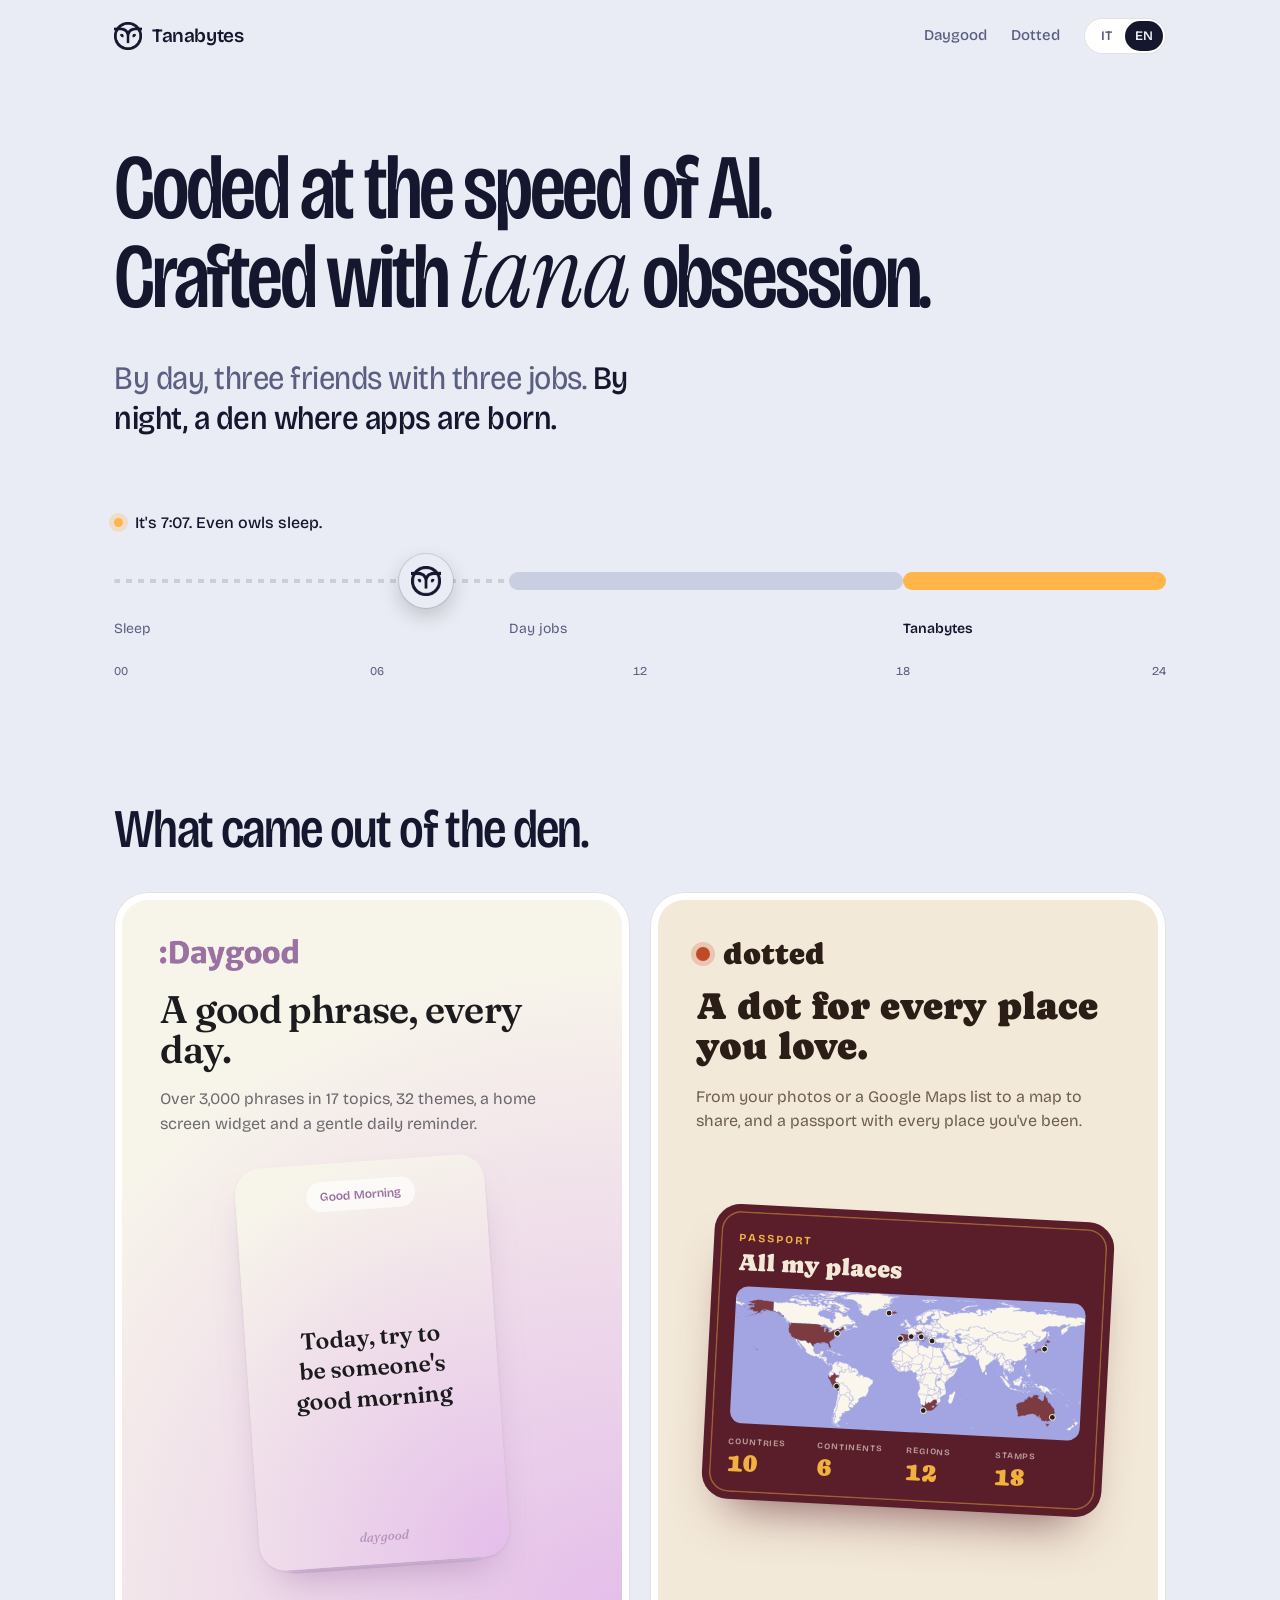
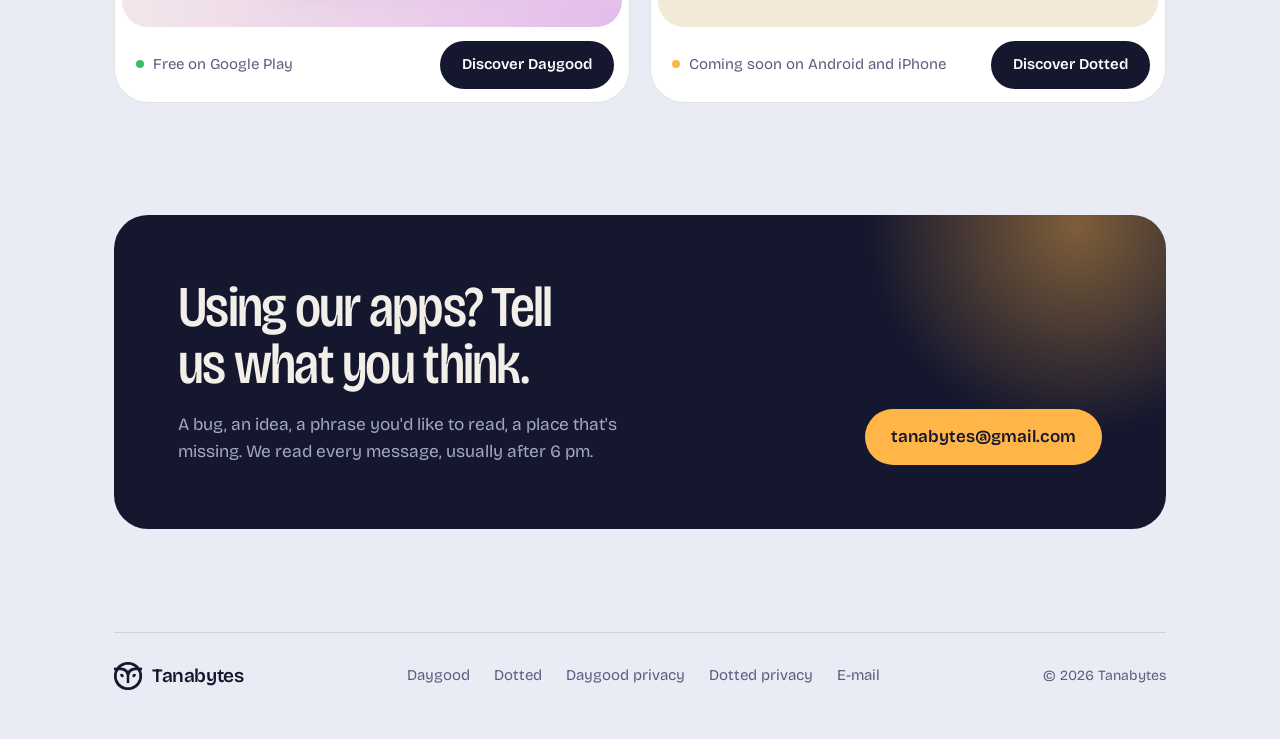
==== commit 4d78deb0: "Redesign the home around day jobs and evenings in the den - The site follows the visitor's time: lig" ====
--- a/index.html
+++ b/index.html
@@ -1,12 +1,12 @@
 <!doctype html>
-<html lang="en">
+<html lang="en" data-time="night">
 <head>
   <meta charset="utf-8">
   <meta name="viewport" content="width=device-width, initial-scale=1, viewport-fit=cover">
   <title>Tanabytes</title>
-  <meta name="description" content="Three friends with day jobs, building apps in the evenings. Meet Daygood and Dotted.">
+  <meta name="description" content="By day, three friends with three jobs. By night, a den where we build apps. Meet Daygood and Dotted.">
   <link rel="canonical" href="https://tanabytes.github.io/">
-  <meta name="theme-color" content="#0d0d0d">
+  <meta name="theme-color" content="#15172E">
 
   <link rel="icon" href="images/favicon-light.png" media="(prefers-color-scheme: light)">
   <link rel="icon" href="images/favicon-dark.png" media="(prefers-color-scheme: dark)">
@@ -15,24 +15,32 @@
   <meta property="og:type" content="website">
   <meta property="og:url" content="https://tanabytes.github.io/">
   <meta property="og:title" content="Tanabytes">
-  <meta property="og:description" content="Three friends with day jobs, building apps in the evenings. Meet Daygood and Dotted.">
+  <meta property="og:description" content="By day, three friends with three jobs. By night, a den where we build apps.">
   <meta name="twitter:card" content="summary">
+
+  <!-- Il sito segue l'ora di chi lo guarda: di giorno chiaro, dalle 18 la notte della tana -->
+  <script>
+    (function () {
+      var h = new Date().getHours();
+      var forced = (location.search.match(/[?&]time=(day|night)/) || [])[1];
+      document.documentElement.setAttribute('data-time', forced || (h >= 7 && h < 18 ? 'day' : 'night'));
+    })();
+  </script>
 
   <link rel="preconnect" href="https://fonts.googleapis.com">
   <link rel="preconnect" href="https://fonts.gstatic.com" crossorigin>
-  <link href="https://fonts.googleapis.com/css2?family=Inter:wght@300;400;500;600&family=Libre+Baskerville:ital@1&family=Fraunces:opsz,wght@9..144,600&family=Caprasimo&display=swap" rel="stylesheet">
+  <link href="https://fonts.googleapis.com/css2?family=Bricolage+Grotesque:opsz,wdth,wght@12..96,75..100,300..700&family=Instrument+Serif:ital@1&family=Fraunces:opsz,wght@9..144,600&family=Caprasimo&display=swap" rel="stylesheet">
 
   <style>
+    /* Notte: la tana dopo le 18. Giorno: il mattino in ufficio. */
     :root {
-      --bg: #0d0d0d;
-      --surface: #141414;
-      --white: #ffffff;
-      --muted: #a8a8a8;
-      --accent: #ff520e;
-      --border: rgba(255, 255, 255, 0.1);
+      --night: #15172E;
+      --lamp: #FFB547;
       --ease: cubic-bezier(0.22, 1, 0.36, 1);
       --gutter: clamp(16px, 5vw, 64px);
-      --max: 1160px;
+      --max: 1180px;
+      --display: "Bricolage Grotesque", system-ui, sans-serif;
+      --serif: "Instrument Serif", Georgia, serif;
 
       /* I colori delle due app, presi dalle loro landing */
       --dg-cream: #F7F4EA;
@@ -47,78 +55,133 @@
       --dt-mustard: #F0B13F;
       --dt-sea: #A2A5E2;
     }
+    [data-time="night"] {
+      --bg: #15172E;
+      --surface: #1D2040;
+      --surface-2: #262A50;
+      --text: #F2EFE8;
+      --muted: #A3A6C4;
+      --line: rgba(242, 239, 232, 0.12);
+      --accent: #FFB547;
+      --accent-ink: #15172E;
+      --job: #3A3E66;
+      --sleep: rgba(242, 239, 232, 0.16);
+      --fb-bg: #23264A;
+    }
+    [data-time="day"] {
+      --bg: #E9ECF4;
+      --surface: #FFFFFF;
+      --surface-2: #F3F5FA;
+      --text: #15172E;
+      --muted: #5A5E80;
+      --line: rgba(21, 23, 46, 0.12);
+      --accent: #15172E;
+      --accent-ink: #FFFFFF;
+      --job: #C9CEE0;
+      --sleep: rgba(21, 23, 46, 0.14);
+      --fb-bg: #15172E;
+    }
 
     *, *::before, *::after { box-sizing: border-box; }
     html, body { margin: 0; padding: 0; }
     html { scroll-behavior: smooth; -webkit-text-size-adjust: 100%; }
     body {
-      background: var(--bg);
-      color: var(--white);
-      font-family: "Inter", Arial, sans-serif;
-      font-size: 17px;
-      line-height: 1.55;
-      -webkit-font-smoothing: antialiased;
-      -moz-osx-font-smoothing: grayscale;
+      background: var(--bg); color: var(--text);
+      font-family: var(--display); font-variation-settings: "wdth" 100;
+      font-size: 17px; line-height: 1.55;
+      -webkit-font-smoothing: antialiased; -moz-osx-font-smoothing: grayscale;
       overflow-x: hidden;
+      transition: background 0.6s var(--ease), color 0.6s var(--ease);
     }
     h1, h2, h3, p { margin: 0; }
     a { color: inherit; text-decoration: none; }
-    img { display: block; max-width: 100%; }
+    img { display: block; max-width: 100%; height: auto; }
     button { font: inherit; color: inherit; }
-    :focus-visible { outline: 2px solid var(--accent); outline-offset: 4px; border-radius: 10px; }
-    em.tana { font-family: "Libre Baskerville", "Times New Roman", serif; font-style: italic; font-weight: 400; letter-spacing: -0.02em; }
-
+    :focus-visible { outline: 2px solid var(--lamp); outline-offset: 4px; border-radius: 10px; }
     .wrap { width: 100%; max-width: var(--max); margin: 0 auto; padding: 0 var(--gutter); }
-
-    /* ---------- Link con il testo che scorre (dal design originale) ---------- */
-    .roll { display: inline-block; height: 1.25em; overflow: hidden; vertical-align: bottom; }
-    .roll-inner { display: flex; flex-direction: column; transition: transform 0.4s var(--ease); }
-    .roll-inner span { display: block; height: 1.25em; line-height: 1.25em; }
-    .roll-inner span:last-child { color: var(--accent); }
-    a:hover .roll-inner, a:focus-visible .roll-inner { transform: translateY(-1.25em); }
-
-    /* ---------- Bagliore arancione ---------- */
-    .glow { position: absolute; background: var(--accent); filter: blur(110px); opacity: 0.45; pointer-events: none; border-radius: 50%; }
+    em.tana { font-family: var(--serif); font-style: italic; font-weight: 400; letter-spacing: -0.01em; }
+    [data-time="night"] em.tana { color: var(--lamp); }
+
+    /* Il gufo del logo, colorato dal tema */
+    .owl { display: inline-block; background: currentColor; -webkit-mask: url(images/logo-icon.png) center / contain no-repeat; mask: url(images/logo-icon.png) center / contain no-repeat; }
 
     /* ---------- Barra in alto ---------- */
-    .header { position: fixed; top: 0; left: 0; right: 0; z-index: 10; backdrop-filter: blur(10px); -webkit-backdrop-filter: blur(10px); background: rgba(13, 13, 13, 0.4); }
+    .header { position: sticky; top: 0; z-index: 10; background: color-mix(in srgb, var(--bg) 78%, transparent); backdrop-filter: blur(12px); -webkit-backdrop-filter: blur(12px); }
     .header-inner { display: flex; align-items: center; justify-content: space-between; height: 72px; gap: 20px; }
-    .brand img { width: 30px; height: 30px; }
-    .nav { display: flex; align-items: center; gap: 28px; font-size: 15px; }
-    .lang { display: inline-flex; gap: 2px; padding: 3px; border-radius: 999px; border: 1px solid var(--border); }
-    .lang button { border: 0; background: transparent; cursor: pointer; height: 28px; min-width: 36px; padding: 0 8px; border-radius: 999px; font-size: 13px; font-weight: 500; color: var(--muted); }
-    .lang button[aria-pressed="true"] { background: var(--white); color: var(--bg); }
+    .brand { display: inline-flex; align-items: center; gap: 10px; font-weight: 600; font-size: 19px; letter-spacing: -0.02em; }
+    .brand .owl { width: 28px; height: 28px; }
+    .nav { display: flex; align-items: center; gap: 24px; font-size: 15px; font-weight: 500; }
+    .nav a { color: var(--muted); transition: color 0.2s var(--ease); }
+    .nav a:hover { color: var(--text); }
+    .seg { display: inline-flex; padding: 3px; border-radius: 999px; background: var(--surface); box-shadow: inset 0 0 0 1px var(--line); }
+    .seg button { border: 0; background: transparent; cursor: pointer; height: 30px; min-width: 38px; padding: 0 10px; border-radius: 999px; font-size: 13px; font-weight: 600; color: var(--muted); }
+    .seg button[aria-pressed="true"] { background: var(--text); color: var(--bg); }
 
     /* ---------- Hero ---------- */
-    .hero { position: relative; padding: 168px 0 88px; overflow: hidden; }
-    .hero .glow { width: 900px; height: 260px; top: -60px; right: -180px; }
+    .hero { padding: 72px 0 96px; }
     .hero h1 {
-      position: relative;
-      font-weight: 400;
-      font-size: clamp(2.6rem, 5.5vw, 5.6rem);
-      line-height: 1.02;
-      letter-spacing: -0.045em;
-    }
-    .hero h1 .line { display: block; }
-    .hero-sub { position: relative; display: grid; grid-template-columns: minmax(0, 34rem) auto; justify-content: space-between; align-items: end; gap: 32px; margin-top: 48px; }
-    .hero-sub p { font-size: clamp(1.1rem, 1.7vw, 1.35rem); font-weight: 300; color: #d6d6d6; line-height: 1.5; }
-    .to-apps { display: inline-flex; align-items: center; gap: 12px; font-size: 15px; color: var(--white); white-space: nowrap; }
-    .to-apps svg { width: 18px; height: 18px; color: var(--accent); }
-
-    /* ---------- Le due app ---------- */
-    .apps { padding: 24px 0 120px; }
+      font-weight: 500; font-variation-settings: "opsz" 96, "wdth" 82;
+      font-size: clamp(2.9rem, 7.2vw, 6.6rem); line-height: 0.96; letter-spacing: -0.035em;
+    }
+    .hero h1 span { display: block; }
+    .hero h1 em.tana { font-size: 1.1em; line-height: 0.8; }
+    .punch {
+      margin-top: 36px; max-width: 30ch;
+      font-weight: 400; font-variation-settings: "opsz" 40, "wdth" 92;
+      font-size: clamp(1.35rem, 2.6vw, 2.05rem); line-height: 1.22; letter-spacing: -0.015em;
+      color: var(--muted);
+    }
+    .punch b { font-weight: 500; color: var(--text); }
+
+    /* La giornata: 24 ore, il lavoro di giorno e la tana di sera, con il gufo sull'ora di adesso */
+    .day { margin-top: 72px; }
+    .day-now { display: flex; align-items: center; gap: 12px; font-size: 16px; font-weight: 500; margin-bottom: 18px; min-height: 26px; }
+    .day-now .dot { width: 9px; height: 9px; border-radius: 50%; background: var(--lamp); box-shadow: 0 0 0 5px color-mix(in srgb, var(--lamp) 25%, transparent); flex: none; }
+    .day-bar { position: relative; height: 54px; }
+    .seg-hour { position: absolute; top: 18px; height: 18px; border-radius: 999px; }
+    .seg-sleep { background: repeating-linear-gradient(90deg, var(--sleep) 0 6px, transparent 6px 12px); height: 4px; top: 25px; }
+    .seg-job { background: var(--job); }
+    .seg-den { background: var(--lamp); box-shadow: 0 0 28px color-mix(in srgb, var(--lamp) 45%, transparent); }
+    [data-time="day"] .seg-den { box-shadow: none; }
+    .marker {
+      position: absolute; top: 0; left: 0; width: 54px; height: 54px; margin-left: -27px;
+      border-radius: 50%; background: var(--bg); box-shadow: 0 0 0 1px var(--line), 0 8px 20px rgba(0,0,0,0.18);
+      display: grid; place-items: center; color: var(--text);
+      transition: left 1.6s var(--ease);
+    }
+    .marker .owl { width: 30px; height: 30px; }
+    .day-labels { position: relative; height: 44px; margin-top: 10px; font-size: 14px; color: var(--muted); }
+    .day-labels span { position: absolute; top: 0; white-space: nowrap; }
+    .day-labels .lbl-den { color: var(--text); font-weight: 600; }
+    .day-hours { position: relative; height: 20px; font-size: 12px; color: var(--muted); font-variant-numeric: tabular-nums; }
+    .day-hours span { position: absolute; transform: translateX(-50%); }
+    .day-hours span:first-child { transform: none; }
+    .day-hours span:last-child { transform: translateX(-100%); }
+
+    /* ---------- Le due app, ognuna nei suoi colori ---------- */
+    .apps { padding: 24px 0 112px; }
     .apps-grid { display: grid; grid-template-columns: 1fr 1fr; gap: 20px; }
+    /* Cornice del sito attorno a ogni app: stessa superficie e stesso bordo del resto della pagina */
+    .app-frame {
+      display: flex; flex-direction: column;
+      padding: 8px; border-radius: 34px;
+      background: var(--surface); box-shadow: inset 0 0 0 1px var(--line);
+    }
     .app {
       position: relative; display: flex; flex-direction: column; overflow: hidden;
-      min-height: 640px; border-radius: 28px; padding: clamp(28px, 3.4vw, 44px);
-      transition: transform 0.5s var(--ease);
-    }
-    .app:hover { transform: translateY(-4px); }
+      flex: 1; min-height: 580px; border-radius: 26px; padding: clamp(26px, 3vw, 40px);
+    }
+    .frame-foot { display: flex; align-items: center; justify-content: space-between; gap: 12px 18px; flex-wrap: wrap; padding: 14px 8px 6px 14px; }
+    .frame-status { font-size: 15px; color: var(--muted); }
+    .frame-status::before { content: ""; display: inline-block; width: 8px; height: 8px; border-radius: 50%; margin-right: 9px; background: var(--st); vertical-align: 1px; }
+    .frame-cta {
+      display: inline-flex; align-items: center; height: 48px; padding: 0 22px; border-radius: 999px;
+      background: var(--accent); color: var(--accent-ink); font-weight: 600; font-size: 15px;
+      transition: transform 0.15s var(--ease);
+    }
+    .frame-cta:active { transform: scale(0.97); }
     .app-head { position: relative; z-index: 1; display: flex; flex-direction: column; gap: 18px; max-width: 26rem; }
     .app-lead { font-size: 16px; line-height: 1.55; }
-    .app-foot { position: relative; z-index: 1; margin-top: auto; display: flex; align-items: center; justify-content: space-between; gap: 16px; flex-wrap: wrap; }
-    .app-status { font-size: 14px; font-weight: 500; }
-    .app-cta { display: inline-flex; align-items: center; height: 48px; padding: 0 22px; border-radius: 999px; font-size: 15px; font-weight: 600; }
     .app-visual { position: relative; flex: 1; min-height: 300px; display: grid; place-items: center; margin: 24px 0; }
 
     /* Daygood: la crema e il lilla del tema Original, con il mazzo di frasi */
@@ -126,10 +189,8 @@
     .dg-logo { width: 140px; height: 32px; background: var(--dg-plum); -webkit-mask: url(daygood/assets/logo.png) left center / contain no-repeat; mask: url(daygood/assets/logo.png) left center / contain no-repeat; }
     .app--daygood h3 { font-family: "Fraunces", Georgia, serif; font-variation-settings: "opsz" 36; font-weight: 600; font-size: clamp(1.9rem, 3vw, 2.6rem); line-height: 1.05; letter-spacing: -0.02em; }
     .app--daygood .app-lead { color: rgba(60, 60, 67, 0.75); }
-    .app--daygood .app-status { color: rgba(60, 60, 67, 0.75); }
-    .app--daygood .app-cta { background: var(--dg-plum); color: #fff; }
     .deck { position: relative; width: min(250px, 62%); aspect-ratio: 0.62; transform: rotate(-4deg); transition: transform 0.6s var(--ease); }
-    .app--daygood:hover .deck { transform: rotate(-1deg) translateY(-6px); }
+    .app-frame:hover .deck { transform: rotate(-1deg) translateY(-6px); }
     .deck i, .deck .phrase-card { position: absolute; inset: 0; border-radius: 26px; }
     .deck i:nth-child(1) { background: #D9BEDF; transform: translateY(26px) scale(0.89); }
     .deck i:nth-child(2) { background: #E6D1E8; transform: translateY(13px) scale(0.945); }
@@ -147,14 +208,13 @@
     .dt-logo { display: inline-flex; align-items: center; gap: 0.42em; font-family: "Caprasimo", Georgia, serif; font-size: 30px; line-height: 1; }
     .dt-logo i { width: 0.47em; height: 0.47em; border-radius: 50%; background: var(--dt-terracotta); box-shadow: 0 0 0 0.17em rgba(192, 74, 38, 0.22); }
     .app--dotted h3 { font-family: "Caprasimo", Georgia, serif; font-weight: 400; font-size: clamp(1.9rem, 3vw, 2.6rem); line-height: 1.04; }
-    .app--dotted .app-lead, .app--dotted .app-status { color: var(--dt-ink-2); }
-    .app--dotted .app-cta { background: var(--dt-terracotta); color: #FBF6EC; }
+    .app--dotted .app-lead { color: var(--dt-ink-2); }
     .passport {
       width: min(400px, 96%); border-radius: 26px; padding: 7px; background: var(--dt-bordeaux); color: #F3E9D8;
       transform: rotate(3deg); transition: transform 0.6s var(--ease);
       box-shadow: 0 30px 50px -26px rgba(90, 29, 42, 0.7);
     }
-    .app--dotted:hover .passport { transform: rotate(1deg) translateY(-6px); }
+    .app-frame:hover .passport { transform: rotate(1deg) translateY(-6px); }
     .passport-inner { border-radius: 20px; padding: 18px 18px 16px; box-shadow: inset 0 0 0 1.5px rgba(240, 177, 63, 0.45); display: flex; flex-direction: column; gap: 12px; }
     .passport-kicker { font-size: 11px; font-weight: 700; letter-spacing: 0.18em; text-transform: uppercase; color: var(--dt-mustard); }
     .passport-title { font-family: "Caprasimo", Georgia, serif; font-size: 1.5rem; line-height: 1; margin-top: 4px; }
@@ -164,63 +224,65 @@
     .passport-stats small { display: block; font-size: 8.5px; font-weight: 700; letter-spacing: 0.1em; text-transform: uppercase; color: rgba(243, 233, 216, 0.6); }
     .passport-stats b { display: block; font-family: "Caprasimo", Georgia, serif; font-weight: 400; font-size: 1.6rem; line-height: 1.1; color: var(--dt-mustard); }
 
-    /* ---------- Chi siamo ---------- */
-    .about { position: relative; padding: 40px 0 120px; }
-    .about-grid { display: grid; grid-template-columns: 1fr minmax(0, 0.42fr); gap: clamp(32px, 6vw, 96px); align-items: end; border-top: 1px solid var(--border); padding-top: 72px; }
-    .about-text { font-size: clamp(1.5rem, 3.1vw, 2.5rem); font-weight: 300; line-height: 1.25; letter-spacing: -0.02em; color: #ececec; }
-    .about-side { display: flex; flex-direction: column; gap: 22px; color: var(--muted); font-size: 16px; }
-    .owls { display: flex; gap: 10px; }
-    .owls img { width: 44px; height: 44px; opacity: 0.9; }
-    .owls img:nth-child(2) { opacity: 0.6; }
-    .owls img:nth-child(3) { opacity: 0.35; }
+    .apps-title { font-weight: 500; font-variation-settings: "opsz" 72, "wdth" 85; font-size: clamp(2rem, 4.4vw, 3.4rem); line-height: 1; letter-spacing: -0.03em; margin-bottom: 36px; }
 
     /* ---------- Feedback ---------- */
-    .feedback { position: relative; overflow: hidden; padding: 112px 0 96px; text-align: center; }
-    .feedback .glow { width: 760px; height: 220px; left: 50%; bottom: -150px; margin-left: -380px; opacity: 0.5; }
-    .feedback h2 { position: relative; font-weight: 400; font-size: clamp(2rem, 5vw, 3.6rem); line-height: 1.05; letter-spacing: -0.035em; max-width: 16ch; margin: 0 auto; }
-    .feedback p { position: relative; color: var(--muted); max-width: 40ch; margin: 20px auto 36px; font-size: 1.1rem; font-weight: 300; }
+    .feedback { padding: 0 0 104px; }
+    .feedback-box {
+      display: grid; grid-template-columns: 1fr auto; gap: 32px; align-items: end;
+      padding: clamp(32px, 5vw, 64px); border-radius: 34px;
+      background: var(--fb-bg); color: #F2EFE8; position: relative; overflow: hidden;
+    }
+    .feedback-box::after { content: ""; position: absolute; width: 420px; height: 420px; right: -120px; top: -200px; border-radius: 50%; background: radial-gradient(circle, color-mix(in srgb, var(--lamp) 45%, transparent), transparent 70%); pointer-events: none; }
+    .feedback h2 { position: relative; font-weight: 500; font-variation-settings: "opsz" 72, "wdth" 85; font-size: clamp(2rem, 4.6vw, 3.6rem); line-height: 1; letter-spacing: -0.03em; max-width: 14ch; }
+    .feedback p { position: relative; margin-top: 18px; color: #A3A6C4; max-width: 44ch; font-size: 1.08rem; }
     .mail {
-      position: relative; display: inline-flex; align-items: center; gap: 12px;
-      font-size: clamp(1.15rem, 2.6vw, 1.6rem); font-weight: 400;
-      padding-bottom: 6px; border-bottom: 1.5px solid var(--accent);
-    }
+      position: relative; display: inline-flex; align-items: center; height: 56px; padding: 0 26px; border-radius: 999px;
+      background: var(--lamp); color: #15172E; font-weight: 600; font-size: 17px; white-space: nowrap;
+      transition: transform 0.15s var(--ease);
+    }
+    .mail:active { transform: scale(0.97); }
 
     /* ---------- Footer ---------- */
-    .footer { position: relative; padding: 40px 0 48px; border-top: 1px solid var(--border); }
-    .footer-inner { display: flex; flex-wrap: wrap; align-items: center; justify-content: space-between; gap: 24px; }
-    .footer-logo { width: 140px; height: auto; }
-    .footer-links { display: flex; flex-wrap: wrap; gap: 10px 28px; font-size: 15px; color: #d6d6d6; }
-    .footer-copy { width: 100%; font-size: 13px; color: #6f6f6f; }
-
-    /* ---------- Il titolo entra una riga alla volta ---------- */
-    .rise { opacity: 0; transform: translateY(24px); animation: rise 1.1s var(--ease) forwards; animation-delay: var(--d, 0.2s); }
+    .footer { padding: 0 0 48px; }
+    .footer-inner { display: flex; flex-wrap: wrap; align-items: center; justify-content: space-between; gap: 18px 32px; padding-top: 28px; box-shadow: 0 -1px 0 var(--line); }
+    .footer-links { display: flex; flex-wrap: wrap; gap: 8px 24px; font-size: 15px; color: var(--muted); }
+    .footer-links a:hover { color: var(--text); }
+    .footer-copy { font-size: 14px; color: var(--muted); }
+
+    /* ---------- Un solo movimento all'apertura: il titolo, poi il gufo che va all'ora di adesso ---------- */
+    .rise { opacity: 0; transform: translateY(22px); animation: rise 1s var(--ease) forwards; animation-delay: var(--d, 0.1s); }
     @keyframes rise { to { opacity: 1; transform: none; } }
-
     @media (prefers-reduced-motion: reduce) {
       .rise { opacity: 1; transform: none; animation: none; }
-      .app, .deck, .passport, .roll-inner { transition: none !important; }
+      .marker, .deck, .passport, body { transition: none !important; }
     }
 
     /* ---------- Tablet ---------- */
     @media (max-width: 900px) {
       .apps-grid { grid-template-columns: 1fr; }
       .app { min-height: 0; }
-      .about-grid { grid-template-columns: 1fr; align-items: start; }
+      .feedback-box { grid-template-columns: 1fr; align-items: start; }
     }
 
     /* ---------- Telefono ---------- */
     @media (max-width: 640px) {
       .nav .nav-app { display: none; }
-      .hero { padding: 128px 0 56px; }
-      .hero .glow { width: 360px; height: 300px; right: -120px; }
-      .hero-sub { grid-template-columns: 1fr; margin-top: 32px; }
+      .hero { padding: 48px 0 72px; }
+      .hero h1 { letter-spacing: -0.02em; font-variation-settings: "opsz" 72, "wdth" 88; }
+      .apps-title, .app h3, .feedback h2 { letter-spacing: -0.015em; }
+      .punch { margin-top: 28px; }
+      .day { margin-top: 52px; }
+      .day-labels { font-size: 13px; }
+      .day-labels .lbl-job span.long, .day-labels .lbl-den span.long { display: none; }
       .apps { padding-bottom: 80px; }
-      .app { border-radius: 24px; padding: 26px 22px; }
+      .app-frame { border-radius: 30px; padding: 7px; }
+      .app { border-radius: 23px; padding: 26px 22px; }
+      .frame-cta { flex: 1 1 auto; justify-content: center; }
       .app-visual { min-height: 260px; margin: 28px 0; }
-      .about { padding-bottom: 80px; }
-      .about-grid { padding-top: 56px; }
-      .feedback { padding: 88px 0 80px; }
-      .footer-inner { flex-direction: column; align-items: flex-start; }
+      .feedback { padding-bottom: 72px; }
+      .feedback-box { border-radius: 26px; }
+      .mail { width: 100%; justify-content: center; }
     }
   </style>
 </head>
@@ -228,11 +290,11 @@
 
   <header class="header">
     <div class="wrap header-inner">
-      <a class="brand" href="./" aria-label="Tanabytes"><img src="images/logo-icon.png" alt="Tanabytes" width="30" height="30"></a>
+      <a class="brand" href="./"><span class="owl" aria-hidden="true"></span>Tanabytes</a>
       <nav class="nav">
-        <a class="nav-app" href="daygood/"><span class="roll"><span class="roll-inner"><span>Daygood</span><span aria-hidden="true">Daygood</span></span></span></a>
-        <a class="nav-app" href="dotted/"><span class="roll"><span class="roll-inner"><span>Dotted</span><span aria-hidden="true">Dotted</span></span></span></a>
-        <div class="lang" role="group" aria-label="Language">
+        <a class="nav-app" href="daygood/">Daygood</a>
+        <a class="nav-app" href="dotted/">Dotted</a>
+        <div class="seg" role="group" aria-label="Language">
           <button type="button" data-lang-set="it">IT</button>
           <button type="button" data-lang-set="en">EN</button>
         </div>
@@ -243,127 +305,145 @@
   <main>
     <!-- ===== Hero ===== -->
     <section class="hero">
-      <div class="glow" aria-hidden="true"></div>
       <div class="wrap">
         <h1>
-          <span class="line rise" style="--d:.15s">Coded at the speed of AI.</span>
-          <span class="line rise" style="--d:.35s">Crafted with <em class="tana">tana</em> obsession.</span>
+          <span class="rise" style="--d:.1s">Coded at the speed of AI.</span>
+          <span class="rise" style="--d:.25s">Crafted with <em class="tana">tana</em> obsession.</span>
         </h1>
-        <div class="hero-sub rise" style="--d:.7s">
-          <p data-i18n="hero_sub">We're three friends with day jobs, building apps in the evenings and on weekends. Here are the first two.</p>
-          <a class="to-apps" href="#apps"><span class="roll"><span class="roll-inner"><span data-i18n="to_apps">See the apps</span><span aria-hidden="true" data-i18n="to_apps">See the apps</span></span></span>
-            <svg viewBox="0 0 24 24" fill="none" stroke="currentColor" stroke-width="2" stroke-linecap="round" stroke-linejoin="round" aria-hidden="true"><path d="M12 5v14M6 13l6 6 6-6"/></svg></a>
+        <p class="punch rise" style="--d:.5s" data-i18n="punch">By day, three friends with three jobs. <b>By night, a den where apps are born.</b></p>
+
+        <div class="day rise" style="--d:.7s">
+          <p class="day-now" aria-live="polite"><span class="dot" aria-hidden="true"></span><span data-now></span></p>
+          <div class="day-bar" aria-hidden="true">
+            <span class="seg-hour seg-sleep" style="left:0;width:37.5%"></span>
+            <span class="seg-hour seg-job" style="left:37.5%;width:37.5%"></span>
+            <span class="seg-hour seg-den" style="left:75%;width:25%"></span>
+            <span class="marker" data-marker style="left:0"><span class="owl"></span></span>
+          </div>
+          <div class="day-labels" aria-hidden="true">
+            <span style="left:0" data-i18n="lbl_sleep">Sleep</span>
+            <span class="lbl-job" style="left:37.5%" data-i18n="lbl_job">Day jobs</span>
+            <span class="lbl-den" style="left:75%" data-i18n="lbl_den">Tanabytes</span>
+          </div>
+          <div class="day-hours" aria-hidden="true">
+            <span style="left:0">00</span><span style="left:25%">06</span><span style="left:50%">12</span><span style="left:75%">18</span><span style="left:100%">24</span>
+          </div>
         </div>
       </div>
     </section>
 
     <!-- ===== Le app ===== -->
-    <section class="apps" id="apps" aria-label="Apps">
-      <div class="wrap apps-grid">
-        <a class="app app--daygood" href="daygood/">
-          <div class="app-head">
-            <span class="dg-logo" role="img" aria-label="Daygood"></span>
-            <h3 data-i18n="dg_title">A good phrase, every day.</h3>
-            <p class="app-lead" data-i18n="dg_lead">Over 3,000 phrases in 17 topics, 32 themes, a home screen widget and a gentle daily reminder.</p>
-          </div>
-          <div class="app-visual" aria-hidden="true">
-            <div class="deck">
-              <i></i><i></i>
-              <div class="phrase-card">
-                <span class="phrase-chip" data-i18n="dg_chip">Good Morning</span>
-                <span class="phrase-text" data-i18n="dg_phrase">Today, try to be someone's good morning</span>
-                <span class="phrase-sign">daygood</span>
-              </div>
+    <section class="apps" id="apps" aria-labelledby="apps-title">
+      <div class="wrap">
+        <h2 class="apps-title" id="apps-title" data-i18n="apps_title">What came out of the den.</h2>
+        <div class="apps-grid">
+        <article class="app-frame">
+          <a class="app app--daygood" href="daygood/">
+            <div class="app-head">
+              <span class="dg-logo" role="img" aria-label="Daygood"></span>
+              <h3 data-i18n="dg_title">A good phrase, every day.</h3>
+              <p class="app-lead" data-i18n="dg_lead">Over 3,000 phrases in 17 topics, 32 themes, a home screen widget and a gentle daily reminder.</p>
             </div>
-          </div>
-          <div class="app-foot">
-            <span class="app-status" data-i18n="dg_status">Free on Google Play</span>
-            <span class="app-cta" data-i18n="dg_cta">Discover Daygood</span>
-          </div>
-        </a>
-
-        <a class="app app--dotted" href="dotted/">
-          <div class="app-head">
-            <span class="dt-logo" aria-label="Dotted"><i aria-hidden="true"></i>dotted</span>
-            <h3 data-i18n="dt_title">A dot for every place you love.</h3>
-            <p class="app-lead" data-i18n="dt_lead">From your photos or a Google Maps list to a map to share, and a passport with every place you've been.</p>
-          </div>
-          <div class="app-visual" aria-hidden="true">
-            <div class="passport">
-              <div class="passport-inner">
-                <div>
-                  <div class="passport-kicker" data-i18n="dt_kicker">Passport</div>
-                  <div class="passport-title" data-i18n="dt_ptitle">All my places</div>
-                </div>
-                <div class="passport-map">
-                  <img src="dotted/assets/world-passport.svg" alt="" width="1080" height="423">
-                  <svg viewBox="0 0 1080 423">
-                    <g fill="#2A1E17" stroke="#FBF6EC" stroke-width="3">
-                      <circle cx="577" cy="127" r="9"/><circle cx="513" cy="136" r="9"/><circle cx="318" cy="130" r="9"/>
-                      <circle cx="474" cy="59" r="9"/><circle cx="324" cy="293" r="9"/><circle cx="546" cy="128" r="9"/>
-                      <circle cx="595" cy="354" r="9"/><circle cx="959" cy="145" r="9"/><circle cx="994" cy="354" r="9"/>
-                      <circle cx="611" cy="138" r="9"/>
-                    </g>
-                  </svg>
-                </div>
-                <div class="passport-stats">
-                  <div><small data-i18n="dt_countries">Countries</small><b>10</b></div>
-                  <div><small data-i18n="dt_continents">Continents</small><b>6</b></div>
-                  <div><small data-i18n="dt_regions">Regions</small><b>12</b></div>
-                  <div><small data-i18n="dt_stamps">Stamps</small><b>18</b></div>
+            <div class="app-visual" aria-hidden="true">
+              <div class="deck">
+                <i></i><i></i>
+                <div class="phrase-card">
+                  <span class="phrase-chip" data-i18n="dg_chip">Good Morning</span>
+                  <span class="phrase-text" data-i18n="dg_phrase">Today, try to be someone's good morning</span>
+                  <span class="phrase-sign">daygood</span>
                 </div>
               </div>
             </div>
+          </a>
+          <div class="frame-foot">
+            <span class="frame-status" style="--st:#3DBE6B" data-i18n="dg_status">Free on Google Play</span>
+            <a class="frame-cta" href="daygood/" data-i18n="dg_cta">Discover Daygood</a>
           </div>
-          <div class="app-foot">
-            <span class="app-status" data-i18n="dt_status">Coming soon on Android and iPhone</span>
-            <span class="app-cta" data-i18n="dt_cta">Discover Dotted</span>
+        </article>
+
+        <article class="app-frame">
+          <a class="app app--dotted" href="dotted/">
+            <div class="app-head">
+              <span class="dt-logo" aria-label="Dotted"><i aria-hidden="true"></i>dotted</span>
+              <h3 data-i18n="dt_title">A dot for every place you love.</h3>
+              <p class="app-lead" data-i18n="dt_lead">From your photos or a Google Maps list to a map to share, and a passport with every place you've been.</p>
+            </div>
+            <div class="app-visual" aria-hidden="true">
+              <div class="passport">
+                <div class="passport-inner">
+                  <div>
+                    <div class="passport-kicker" data-i18n="dt_kicker">Passport</div>
+                    <div class="passport-title" data-i18n="dt_ptitle">All my places</div>
+                  </div>
+                  <div class="passport-map">
+                    <img src="dotted/assets/world-passport.svg" alt="" width="1080" height="423">
+                    <svg viewBox="0 0 1080 423">
+                      <g fill="#2A1E17" stroke="#FBF6EC" stroke-width="3">
+                        <circle cx="577" cy="127" r="9"/><circle cx="513" cy="136" r="9"/><circle cx="318" cy="130" r="9"/>
+                        <circle cx="474" cy="59" r="9"/><circle cx="324" cy="293" r="9"/><circle cx="546" cy="128" r="9"/>
+                        <circle cx="595" cy="354" r="9"/><circle cx="959" cy="145" r="9"/><circle cx="994" cy="354" r="9"/>
+                        <circle cx="611" cy="138" r="9"/>
+                      </g>
+                    </svg>
+                  </div>
+                  <div class="passport-stats">
+                    <div><small data-i18n="dt_countries">Countries</small><b>10</b></div>
+                    <div><small data-i18n="dt_continents">Continents</small><b>6</b></div>
+                    <div><small data-i18n="dt_regions">Regions</small><b>12</b></div>
+                    <div><small data-i18n="dt_stamps">Stamps</small><b>18</b></div>
+                  </div>
+                </div>
+              </div>
+            </div>
+          </a>
+          <div class="frame-foot">
+            <span class="frame-status" style="--st:var(--lamp)" data-i18n="dt_status">Coming soon on Android and iPhone</span>
+            <a class="frame-cta" href="dotted/" data-i18n="dt_cta">Discover Dotted</a>
           </div>
-        </a>
+        </article>
+      </div>
       </div>
     </section>
 
-    <!-- ===== Chi siamo ===== -->
-    <section class="about" aria-label="About us">
-      <div class="wrap"><div class="about-grid">
-        <p class="about-text" data-i18n="about_text">Three friends, three day jobs. Tanabytes is what we make after hours: small apps we wanted on our own phones, built fast with AI and finished by hand, one detail at a time.</p>
-        <div class="about-side">
-          <div class="owls" aria-hidden="true"><img src="images/logo-icon.png" alt=""><img src="images/logo-icon.png" alt=""><img src="images/logo-icon.png" alt=""></div>
-          <p data-i18n="about_side">“Tana” is Italian for den. This one is ours.</p>
-        </div>
-      </div></div>
-    </section>
 
     <!-- ===== Feedback ===== -->
     <section class="feedback" aria-labelledby="fb-title">
-      <div class="glow" aria-hidden="true"></div>
       <div class="wrap">
-        <h2 id="fb-title" data-i18n="fb_title">Using our apps? Tell us what you think.</h2>
-        <p data-i18n="fb_text">A bug, an idea, a phrase you'd like to read, a place that's missing: we read every message.</p>
-        <a class="mail" href="mailto:tanabytes@gmail.com"><span class="roll"><span class="roll-inner"><span>tanabytes@gmail.com</span><span aria-hidden="true">tanabytes@gmail.com</span></span></span></a>
+        <div class="feedback-box">
+          <div>
+            <h2 id="fb-title" data-i18n="fb_title">Using our apps? Tell us what you think.</h2>
+            <p data-i18n="fb_text">A bug, an idea, a phrase you'd like to read, a place that's missing. We read every message, usually after 6 pm.</p>
+          </div>
+          <a class="mail" href="mailto:tanabytes@gmail.com">tanabytes@gmail.com</a>
+        </div>
       </div>
     </section>
   </main>
 
   <footer class="footer">
-    <div class="wrap footer-inner">
-      <img class="footer-logo" src="images/footer-logo.png" alt="Tanabytes" width="896" height="178" loading="lazy">
+    <div class="wrap"><div class="footer-inner">
+      <a class="brand" href="./"><span class="owl" aria-hidden="true"></span>Tanabytes</a>
       <nav class="footer-links">
-        <a href="daygood/"><span class="roll"><span class="roll-inner"><span>Daygood</span><span aria-hidden="true">Daygood</span></span></span></a>
-        <a href="dotted/"><span class="roll"><span class="roll-inner"><span>Dotted</span><span aria-hidden="true">Dotted</span></span></span></a>
-        <a href="daygood/privacy.html"><span class="roll"><span class="roll-inner"><span data-i18n="privacy">Daygood privacy</span><span aria-hidden="true" data-i18n="privacy">Daygood privacy</span></span></span></a>
-        <a href="mailto:tanabytes@gmail.com"><span class="roll"><span class="roll-inner"><span>E-mail</span><span aria-hidden="true">E-mail</span></span></span></a>
+        <a href="daygood/">Daygood</a>
+        <a href="dotted/">Dotted</a>
+        <a href="daygood/privacy.html" data-i18n="privacy_dg">Daygood privacy</a>
+        <a href="dotted/privacy.html" data-i18n="privacy_dt">Dotted privacy</a>
+        <a href="mailto:tanabytes@gmail.com">E-mail</a>
       </nav>
       <p class="footer-copy">© 2026 Tanabytes</p>
-    </div>
+    </div></div>
   </footer>
 
   <script>
     window.TB_I18N = {
       en: {
         page_title: 'Tanabytes',
-        hero_sub: "We're three friends with day jobs, building apps in the evenings and on weekends. Here are the first two.",
-        to_apps: 'See the apps',
+        punch: 'By day, three friends with three jobs. <b>By night, a den where apps are born.</b>',
+        lbl_sleep: 'Sleep', lbl_job: 'Day jobs', lbl_den: 'Tanabytes',
+        now_job: "It's {t}. We're at our day jobs.",
+        now_den: "It's {t}. We're in the den.",
+        now_sleep: "It's {t}. Even owls sleep.",
+        apps_title: 'What came out of the den.',
         dg_title: 'A good phrase, every day.',
         dg_lead: 'Over 3,000 phrases in 17 topics, 32 themes, a home screen widget and a gentle daily reminder.',
         dg_chip: 'Good Morning', dg_phrase: "Today, try to be someone's good morning",
@@ -373,16 +453,18 @@
         dt_kicker: 'Passport', dt_ptitle: 'All my places',
         dt_countries: 'Countries', dt_continents: 'Continents', dt_regions: 'Regions', dt_stamps: 'Stamps',
         dt_status: 'Coming soon on Android and iPhone', dt_cta: 'Discover Dotted',
-        about_text: 'Three friends, three day jobs. Tanabytes is what we make after hours: small apps we wanted on our own phones, built fast with AI and finished by hand, one detail at a time.',
-        about_side: '“Tana” is Italian for den. This one is ours.',
         fb_title: 'Using our apps? Tell us what you think.',
-        fb_text: "A bug, an idea, a phrase you'd like to read, a place that's missing: we read every message.",
-        privacy: 'Daygood privacy'
+        fb_text: "A bug, an idea, a phrase you'd like to read, a place that's missing. We read every message, usually after 6 pm.",
+        privacy_dg: 'Daygood privacy', privacy_dt: 'Dotted privacy'
       },
       it: {
         page_title: 'Tanabytes',
-        hero_sub: 'Siamo tre amici con un lavoro, e la sera e nel weekend facciamo app. Ecco le prime due.',
-        to_apps: 'Guarda le app',
+        punch: 'Di giorno, tre amici con tre lavori. <b>Di sera, una tana dove nascono app.</b>',
+        lbl_sleep: 'Sonno', lbl_job: 'Lavoro', lbl_den: 'Tanabytes',
+        now_job: 'Sono le {t}: siamo al lavoro.',
+        now_den: 'Sono le {t}: siamo in tana.',
+        now_sleep: 'Sono le {t}: dormono anche i gufi.',
+        apps_title: 'Uscito dalla tana.',
         dg_title: 'Una frase buona, ogni giorno.',
         dg_lead: 'Oltre 3.000 frasi in 17 argomenti, 32 temi, un widget per la Home e un promemoria gentile ogni giorno.',
         dg_chip: 'Buongiorno', dg_phrase: 'Oggi prova a essere il buongiorno di qualcuno',
@@ -392,14 +474,30 @@
         dt_kicker: 'Passaporto', dt_ptitle: 'Tutti i miei posti',
         dt_countries: 'Paesi', dt_continents: 'Continenti', dt_regions: 'Regioni', dt_stamps: 'Timbri',
         dt_status: 'Presto su Android e iPhone', dt_cta: 'Scopri Dotted',
-        about_text: 'Tre amici, tre lavori. Tanabytes è quello che facciamo fuori orario: piccole app che volevamo sui nostri telefoni, costruite in fretta con l\'AI e rifinite a mano, un dettaglio alla volta.',
-        about_side: 'La tana è dove si torna. Questa è la nostra.',
         fb_title: 'Usi le nostre app? Dicci cosa ne pensi.',
-        fb_text: 'Un bug, un\'idea, una frase che vorresti leggere, un posto che manca: leggiamo ogni messaggio.',
-        privacy: 'Privacy di Daygood'
+        fb_text: 'Un bug, un\'idea, una frase che vorresti leggere, un posto che manca. Leggiamo ogni messaggio, di solito dopo le 18.',
+        privacy_dg: 'Privacy di Daygood', privacy_dt: 'Privacy di Dotted'
       }
     };
   </script>
   <script src="lang/i18n.js"></script>
+  <script>
+    // La giornata: il gufo va all'ora di adesso e la frase dice dove siamo
+    (function () {
+      var marker = document.querySelector('[data-marker]');
+      var nowEl = document.querySelector('[data-now]');
+      function render() {
+        var d = new Date(), h = d.getHours(), m = d.getMinutes();
+        var t = TB_I18N[tbLang.current()] || TB_I18N.en;
+        var time = h + ':' + ('0' + m).slice(-2);
+        var key = h >= 18 || h < 1 ? 'now_den' : h >= 9 ? 'now_job' : 'now_sleep';
+        nowEl.textContent = t[key].replace('{t}', time);
+        marker.style.left = ((h + m / 60) / 24 * 100) + '%';
+      }
+      document.addEventListener('langchange', render);
+      setTimeout(render, 700);
+      setInterval(render, 60000);
+    })();
+  </script>
 </body>
 </html>
